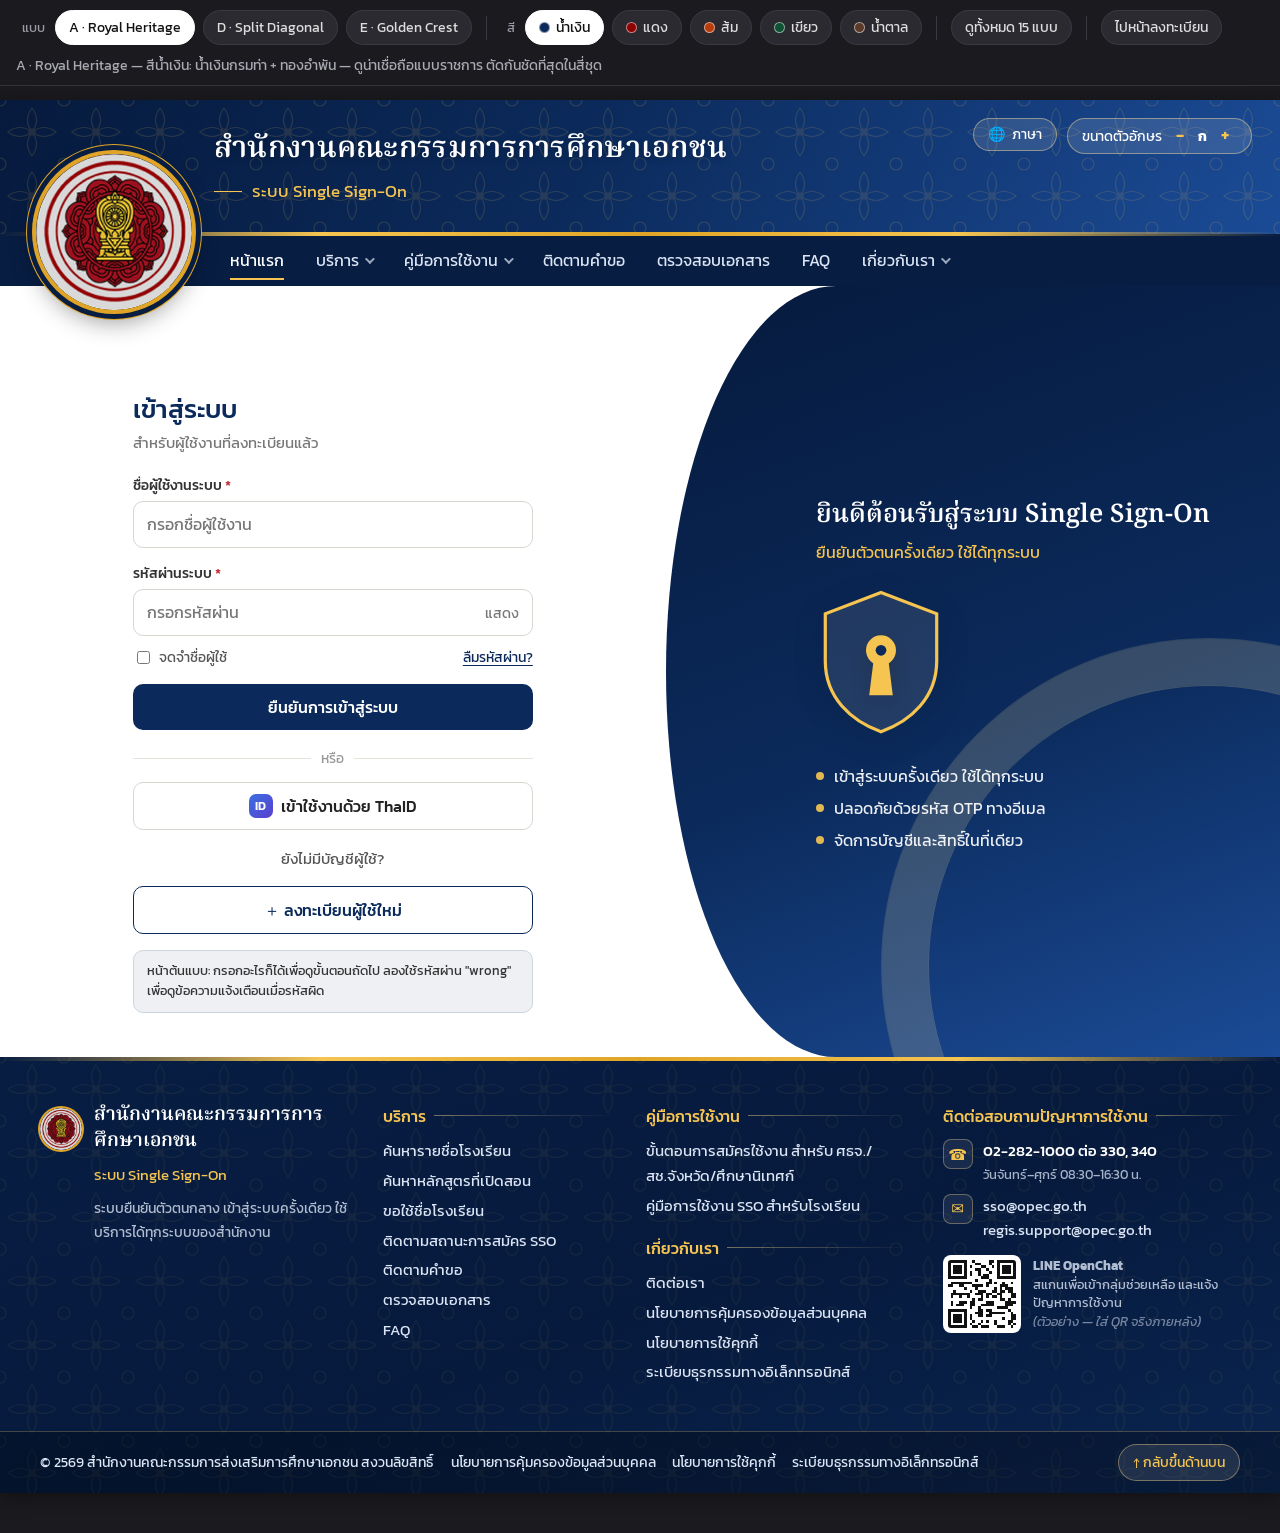
==== index.html @ 893fbadf "Add files via upload" ====
<!DOCTYPE html>
<html lang="th">
<head>
<meta charset="utf-8">
<meta name="viewport" content="width=device-width, initial-scale=1">
<title>ระบบ Single Sign-On — ต้นแบบหน้าจอ (Prototype)</title>
<link href="https://fonts.googleapis.com/css2?family=Kanit:wght@300;400;500;600&family=Noto+Serif+Thai:wght@500;600;700&display=swap" rel="stylesheet">
<link rel="stylesheet" href="style.css">
</head>
<body>

<div class="switch" id="switch">
  <span class="lbl">แบบ</span>
  <button data-layout="A">A · Royal Heritage</button>
  <button data-layout="D">D · Split Diagonal</button>
  <button data-layout="E">E · Golden Crest</button>
  <span class="sep"></span>
  <span class="lbl">สี</span>
  <button data-color="blue"><i class="sw" style="background:#0b2a5b"></i>น้ำเงิน</button>
  <button data-color="red"><i class="sw" style="background:#8f0000"></i>แดง</button>
  <button data-color="orange"><i class="sw" style="background:#b93d0a"></i>ส้ม</button>
  <button data-color="green"><i class="sw" style="background:#0f5132"></i>เขียว</button>
  <button data-color="brown"><i class="sw" style="background:#5b3a29"></i>น้ำตาล</button>
  <span class="sep"></span>
  <button id="allBtn">ดูทั้งหมด 15 แบบ</button>
  <span class="sep"></span>
  <button id="rgGo">ไปหน้าลงทะเบียน</button>
  <span id="rgTools" style="display:none;align-items:center;gap:8px;flex-wrap:wrap">
    <span class="lbl">ฟอร์มลงทะเบียน</span>
    <button data-rlay="1">1 · ใบสมัคร + Stepper</button>
    <button data-rlay="2">2 · Accordion</button>
    <button id="rgFill" class="act">เติมข้อมูลตัวอย่าง</button>
    <button id="rgReset" class="act">ล้างฟอร์ม</button>
  </span>
  <div class="desc" id="desc"></div>
</div>

<div class="stage" id="stage">

<template id="tpl-A">
<section class="variant vA">
  <div class="vlabel"></div>
  <div class="bar">
    <a class="logo js-home" href="#"><img data-logo alt=""></a>
    <div class="ttl"><h1 data-i18n="org"></h1><p data-i18n="sys"></p></div>
    <div class="tools">
      <div class="pop"><button class="chip js-lang">🌐 <span data-i18n="lang"></span></button><div class="pop-menu js-lang-menu"></div></div>
      <span class="chip fs"><span data-i18n="font"></span><button class="pm js-fs-down">−</button><b data-i18n="ko"></b><button class="pm js-fs-up">+</button></span>
    </div>
    <button class="burger js-burger" aria-label="menu">☰</button>
  </div>
  <nav><ul class="nv js-nav"></ul></nav>
  <main class="demo js-demo"></main>
  <footer class="ft js-foot"></footer>
</section>
</template>

<template id="tpl-D">
<section class="variant vD">
  <div class="vlabel"></div>
  <div class="bar">
    <div class="left">
      <a class="logo js-home" href="#"><img data-logo alt=""></a>
      <div class="ttl"><h1 data-i18n="org"></h1><p data-i18n="sys"></p></div>
      <button class="burger js-burger" aria-label="menu">☰</button>
    </div>
    <div class="right">
      <div class="util">
        <div class="pop"><button class="lk js-lang"><span data-i18n="lang"></span> ▾</button><div class="pop-menu js-lang-menu"></div></div>
        <span class="fs"><span data-i18n="font"></span><button class="pm js-fs-down">−</button><b data-i18n="ko"></b><button class="pm js-fs-up">+</button></span>
      </div>
      <ul class="nv js-nav"></ul>
    </div>
  </div>
  <div class="strip"></div>
  <main class="demo js-demo"></main>
  <footer class="ft js-foot"></footer>
</section>
</template>

<template id="tpl-E">
<section class="variant vE">
  <div class="vlabel"></div>
  <div class="bar">
    <div class="tools">
      <div class="pop"><button class="lk js-lang"><span data-i18n="lang"></span> ▾</button><div class="pop-menu js-lang-menu"></div></div>
      <span class="fs"><span data-i18n="font"></span><button class="pm js-fs-down">−</button><b data-i18n="ko"></b><button class="pm js-fs-up">+</button></span>
    </div>
    <div class="crest"><a class="logo js-home" href="#"><img data-logo alt=""></a></div>
    <div class="ttl"><h1 data-i18n="org"></h1><p data-i18n="sys"></p></div>
    <button class="burger js-burger" aria-label="menu">☰</button>
  </div>
  <nav><ul class="nv js-nav"></ul></nav>
  <main class="demo js-demo"></main>
  <footer class="ft js-foot"></footer>
</section>
</template>

</div>

<script src="app.js"></script>
<datalist id="schools-list"><option value="โรงเรียนอัสสัมชัญ"><option value="โรงเรียนเซนต์คาเบรียล"><option value="โรงเรียนกรุงเทพคริสเตียนวิทยาลัย"><option value="โรงเรียนวัฒนาวิทยาลัย"><option value="โรงเรียนมาแตร์เดอีวิทยาลัย"><option value="โรงเรียนเซนต์ยอแซฟคอนเวนต์"><option value="โรงเรียนดาราวิทยาลัย"><option value="โรงเรียนมงฟอร์ตวิทยาลัย"></datalist>
<div class="rg"><div class="modal" id="rgmodal" role="dialog" aria-modal="true"><div class="mbox"></div></div></div>
<div class="toast" id="toast"></div>
</body>
</html>
---- style.css ----
:root{--fs:16px}
*{box-sizing:border-box}
html{font-size:var(--fs)}
body{margin:0;font-family:"Kanit",system-ui,sans-serif;background:#1b1b1f;color:#222}
button{font:inherit;cursor:pointer}
a{color:inherit;text-decoration:none}

/* ---------- color themes ---------- */
.t-blue  {--d:#061a3d;--m:#0b2a5b;--l:#1b4b96;--nav:#071d42;--sub:#0a2550;--subh:#12336a;--ac:#f5c451;--ac2:#e0a526;--cream:#f4f7fc;--page:#e9eef6;--lt:#dbe5f5;--ink:#5a6a85;--acd:#a5761a;--line:#d5deec}
.t-red   {--d:#5e0000;--m:#8f0000;--l:#a3111a;--nav:#4a0000;--sub:#5a0000;--subh:#6e0a0a;--ac:#f5c451;--ac2:#d9a53b;--cream:#fbf6ec;--page:#efe9df;--lt:#f3dede;--ink:#7a5a3a;--acd:#9a7426;--line:#e9dcc4}
.t-orange{--d:#6b2504;--m:#b93d0a;--l:#e2580f;--nav:#4f1b03;--sub:#5e2205;--subh:#7a2e08;--ac:#ffe08a;--ac2:#f3c053;--cream:#fff7ee;--page:#f6ece2;--lt:#ffe4cf;--ink:#7d5235;--acd:#a2621c;--line:#f0dcc6}
.t-brown {--d:#2e1a10;--m:#5b3a29;--l:#8a5a3c;--nav:#26150c;--sub:#33200f;--subh:#4a2e1b;--ac:#f0c27a;--ac2:#c8873a;--cream:#f8f1e6;--page:#f1e7d8;--lt:#f3e4cf;--ink:#7a5a3a;--acd:#9a6a2a;--line:#e2cfb3}
/* split-diagonal (D) pairing: stripe/underline accent, right-panel tint, nav text */
.t-blue  {--dac:#f0b429;--dbg:#f3f6fb;--dtx:#1c2a44;--dhi:#0b2a5b}
.t-red   {--dac:#d9a53b;--dbg:#fbf6ec;--dtx:#3a1a14;--dhi:#8f0000}
.t-orange{--dac:#1f4566;--dbg:#fff6ec;--dtx:#3b2416;--dhi:#b93d0a}
.t-green {--dac:#c9a85a;--dbg:#f4f8f1;--dtx:#1c3326;--dhi:#0f5132}
.t-brown {--dac:#d08a3c;--dbg:#f8f1e6;--dtx:#3b2618;--dhi:#5b3a29}
.t-green {--d:#032417;--m:#0f5132;--l:#167a4c;--nav:#03201a;--sub:#06301f;--subh:#0c452c;--ac:#ead08a;--ac2:#c9a85a;--cream:#f4f8f2;--page:#e8efe6;--lt:#d8ecdf;--ink:#4f6a58;--acd:#8a7133;--line:#d6e3d3}

/* ---------- switcher (not part of design) ---------- */
.switch{position:sticky;top:0;z-index:100;background:#1b1b1f;color:#ddd;padding:10px 16px;display:flex;gap:8px;align-items:center;flex-wrap:wrap;border-bottom:1px solid #333}
.switch .lbl{font-size:.82rem;color:#9a9aa5;margin:0 2px 0 6px}
.switch button{background:#2a2a30;color:#ddd;border:1px solid #3a3a42;border-radius:999px;padding:6px 13px;font-size:.88rem;display:inline-flex;align-items:center;gap:6px}
.switch button.act{border-color:#7a6430;color:#f5d98a}
.switch button.on{background:#fff;color:#111;border-color:#fff}
.switch .sw{width:11px;height:11px;border-radius:50%;border:1px solid rgba(255,255,255,.5)}
.switch .sep{width:1px;height:24px;background:#3a3a42;margin:0 6px}
.switch .desc{flex-basis:100%;font-size:.86rem;color:#a9a9b3;margin-top:2px}
.stage{max-width:1320px;margin:14px auto 40px}
.variant{display:none;background:#e4e4e4;box-shadow:0 4px 20px rgba(0,0,0,.4);overflow:hidden;position:relative;margin-bottom:26px}
.variant.on{display:block}
.vlabel{display:none;background:#26262c;color:#ddd;font-size:.88rem;padding:7px 14px;align-items:center;gap:8px}
.all .vlabel{display:flex}
.vlabel i{width:12px;height:12px;border-radius:50%}
.all .demo{display:none!important}

/* ---------- shared nav ---------- */
.nv{list-style:none;margin:0;padding:0;display:flex}
.nv-item{position:relative}
.nv-link{display:flex;align-items:center;gap:6px;background:none;border:none;color:inherit;white-space:nowrap}
.chev{width:7px;height:7px;border-right:2px solid currentColor;border-bottom:2px solid currentColor;transform:rotate(45deg) translateY(-2px);opacity:.7;transition:transform .2s}
.nv-item.open .chev{transform:rotate(225deg) translate(-1px,-1px)}
.nv-sub{list-style:none;margin:0;position:absolute;left:0;top:100%;width:max-content;min-width:250px;max-width:380px;opacity:0;visibility:hidden;transform:translateY(6px);transition:.18s;z-index:30}
.nv-item.open>.nv-sub{opacity:1;visibility:visible;transform:none}
.nv-sub a{display:block;line-height:1.4}
.variant .nv>.nv-item:last-child>.nv-sub{left:auto;right:0}
.burger{display:none;background:none;border:none;font-size:1.4rem;width:42px;height:42px;border-radius:10px;color:inherit}
.pop{position:relative}
.pop-menu{position:absolute;right:0;top:calc(100% + 8px);background:#fff;color:#222;border-radius:10px;box-shadow:0 10px 26px rgba(0,0,0,.2);padding:6px;min-width:140px;display:none;z-index:40}
.pop-menu.open{display:block}
.pop-menu button{display:block;width:100%;text-align:left;background:none;border:none;padding:8px 12px;border-radius:7px;font-size:.92rem;color:#222}
.pop-menu button:hover,.pop-menu button.on{background:var(--cream);color:var(--m)}
.fs{display:inline-flex;align-items:center;gap:4px;white-space:nowrap}
.fs .pm{background:none;border:none;color:inherit;font-weight:600;font-size:1.1rem;width:24px;height:24px;line-height:1;border-radius:6px}
.fs .pm:disabled{opacity:.35;cursor:default}
.lk{background:none;border:none;color:inherit;padding:0}
.logo{display:block;border-radius:50%;flex:none}
.logo img{width:100%;height:100%;display:block;border-radius:50%}
.demo{padding:40px 40px 50px;background:var(--page)}
.demo .crumb{font-size:.9rem;color:var(--ink);margin-bottom:4px}
.demo h2{margin:0 0 12px;font-weight:500;font-size:1.55rem;color:var(--m)}
.demo .card{background:#fff;border-radius:10px;padding:20px 22px;max-width:820px;color:#555;box-shadow:0 1px 3px rgba(0,0,0,.08);line-height:1.7}

/* ======================= A  ROYAL HERITAGE ======================= */
.vA .bar{position:relative;z-index:3;background:linear-gradient(115deg,var(--d) 0%,var(--m) 45%,var(--l) 100%);color:#fff;padding:22px 32px 30px 214px;min-height:118px}
.vA .bar::before{content:"";position:absolute;inset:0;background-image:url("data:image/svg+xml,%3Csvg%20xmlns%3D%22http%3A//www.w3.org/2000/svg%22%20width%3D%2264%22%20height%3D%2264%22%20viewBox%3D%220%200%2064%2064%22%3E%3Cg%20fill%3D%22none%22%20stroke%3D%22%23f5c451%22%20stroke-width%3D%221.2%22%3E%3Cpath%20d%3D%22M32%208c6%208%206%2016%200%2024c-6-8-6-16%200-24z%22/%3E%3Cpath%20d%3D%22M32%2032c8-6%2016-6%2024%200c-8%206-16%206-24%200z%22/%3E%3Cpath%20d%3D%22M32%2032c-8-6-16-6-24%200c8%206%2016%206%2024%200z%22/%3E%3Cpath%20d%3D%22M32%2032c6%208%206%2016%200%2024c-6-8-6-16%200-24z%22/%3E%3Ccircle%20cx%3D%2232%22%20cy%3D%2232%22%20r%3D%223%22/%3E%3Ccircle%20cx%3D%220%22%20cy%3D%220%22%20r%3D%226%22/%3E%3Ccircle%20cx%3D%2264%22%20cy%3D%220%22%20r%3D%226%22/%3E%3Ccircle%20cx%3D%220%22%20cy%3D%2264%22%20r%3D%226%22/%3E%3Ccircle%20cx%3D%2264%22%20cy%3D%2264%22%20r%3D%226%22/%3E%3C/g%3E%3C/svg%3E");background-size:64px 64px;opacity:.14;pointer-events:none}
.vA .bar::after{content:"";position:absolute;left:0;right:0;bottom:-2px;height:4px;z-index:1;background:linear-gradient(90deg,transparent,var(--ac),var(--ac2),var(--ac),transparent)}
.vA .bar .logo{--sz:156px;position:absolute;left:36px;bottom:calc(var(--sz) / -2 + 2px);width:var(--sz);height:var(--sz);z-index:6;box-shadow:0 0 0 4px var(--ac2),0 0 0 9px var(--nav),0 0 0 10px var(--ac2),0 10px 26px rgba(0,0,0,.45)}
.vA .ttl{position:relative}
.vA .ttl h1{margin:4px 0 0;font-family:"Noto Serif Thai",serif;font-weight:600;font-size:1.85rem;letter-spacing:.3px;text-shadow:0 2px 6px rgba(0,0,0,.25)}
.vA .ttl p{margin:6px 0 0;color:var(--ac);font-size:1.05rem;display:flex;align-items:center;gap:10px}
.vA .ttl p::before{content:"";width:28px;height:1px;background:var(--ac)}
.vA .tools{position:absolute;right:28px;top:18px;display:flex;gap:10px;z-index:2}
.vA .chip{background:rgba(255,255,255,.12);border:1px solid rgba(255,225,150,.45);color:#fff;border-radius:999px;padding:5px 14px;font-size:.88rem;display:inline-flex;align-items:center;gap:6px}
.vA .chip .pm{color:var(--ac)}
.vA .burger{position:relative;z-index:2}
.vA nav{background:var(--nav);position:relative;z-index:2}
.vA .nv{padding-left:214px}
.vA .nv-link{color:var(--lt);padding:14px 16px;font-size:1rem;position:relative}
.vA .nv-link::after{content:"";position:absolute;left:16px;right:16px;bottom:6px;height:2px;background:var(--ac);transform:scaleX(0);transition:transform .2s}
.vA .nv-item:hover>.nv-link,.vA .nv-item.active>.nv-link,.vA .nv-item.open>.nv-link{color:#fff}
.vA .nv-item:hover>.nv-link::after,.vA .nv-item.active>.nv-link::after,.vA .nv-item.open>.nv-link::after{transform:scaleX(1)}
.vA .nv-sub{background:var(--sub);border-top:2px solid var(--ac2);padding:6px 0;box-shadow:0 14px 30px rgba(0,0,0,.35)}
.vA .nv-sub a{color:var(--lt);padding:10px 20px;font-size:.95rem;border-left:3px solid transparent}
.vA .nv-sub a:hover,.vA .nv-sub a.active{background:var(--subh);color:#fff;border-left-color:var(--ac)}

/* ======================= D  SPLIT DIAGONAL ======================= */
.vD .bar{display:grid;grid-template-columns:auto 1fr;min-height:122px;background:var(--dbg)}
.vD .left{position:relative;background:linear-gradient(135deg,var(--d),var(--l));color:#fff;display:flex;align-items:center;gap:16px;padding:0 92px 0 26px;clip-path:polygon(0 0,100% 0,calc(100% - 56px) 100%,0 100%)}
.vD .left::after{content:"";position:absolute;top:0;bottom:0;right:28px;width:6px;background:var(--dac);transform:skewX(-24.6deg);transform-origin:top}
.vD .logo{width:80px;height:80px;box-shadow:0 0 0 3px rgba(255,255,255,.25)}
.vD .ttl h1{margin:0;font-size:1.28rem;font-weight:500;line-height:1.3;white-space:nowrap}
.vD .ttl p{margin:4px 0 0;color:var(--ac);font-size:.98rem}
.vD .right{display:flex;flex-direction:column;justify-content:space-between;padding:10px 20px 0 0;min-width:0}
.vD .util{position:relative;z-index:50;display:flex;justify-content:flex-end;gap:20px;color:color-mix(in srgb,var(--dtx) 85%,var(--dbg));font-size:.86rem;align-items:center}
.vD .util .date{margin-right:auto;padding-left:12px;color:var(--acd)}
.vD .nv{justify-content:flex-end}
.vD .nv-link{padding:14px 10px 16px;font-size:.97rem;color:var(--dtx);border-bottom:3px solid transparent}
.vD .nv-item:hover>.nv-link,.vD .nv-item.open>.nv-link{color:var(--dhi)}
.vD .nv-item.active>.nv-link{color:var(--dhi);font-weight:500;border-bottom-color:var(--dac)}
.vD .nv-sub{background:#fff;border-radius:0 0 10px 10px;border-top:3px solid var(--dac);padding:6px;box-shadow:0 14px 30px rgba(0,0,0,.15)}
.vD .nv-sub a{padding:10px 14px;border-radius:7px;color:#333}
.vD .nv-sub a:hover,.vD .nv-sub a.active{background:var(--dbg);color:var(--dhi)}
.vD .strip{height:4px;background:linear-gradient(90deg,var(--m) 43.3%,var(--dac) 43.3%)}

/* ======================= E  GOLDEN CREST ======================= */
.vE .bar{position:relative;text-align:center;background:radial-gradient(800px 260px at 50% 0,var(--l),var(--d) 70%);color:#fff;padding:26px 20px 18px;overflow:hidden}
.vE .bar::before{content:"";position:absolute;inset:0;background:url("data:image/svg+xml,%3Csvg%20xmlns%3D%22http%3A//www.w3.org/2000/svg%22%20width%3D%2264%22%20height%3D%2264%22%20viewBox%3D%220%200%2064%2064%22%3E%3Cg%20fill%3D%22none%22%20stroke%3D%22%23f5c451%22%20stroke-width%3D%221.2%22%3E%3Cpath%20d%3D%22M32%208c6%208%206%2016%200%2024c-6-8-6-16%200-24z%22/%3E%3Cpath%20d%3D%22M32%2032c8-6%2016-6%2024%200c-8%206-16%206-24%200z%22/%3E%3Cpath%20d%3D%22M32%2032c-8-6-16-6-24%200c8%206%2016%206%2024%200z%22/%3E%3Cpath%20d%3D%22M32%2032c6%208%206%2016%200%2024c-6-8-6-16%200-24z%22/%3E%3Ccircle%20cx%3D%2232%22%20cy%3D%2232%22%20r%3D%223%22/%3E%3Ccircle%20cx%3D%220%22%20cy%3D%220%22%20r%3D%226%22/%3E%3Ccircle%20cx%3D%2264%22%20cy%3D%220%22%20r%3D%226%22/%3E%3Ccircle%20cx%3D%220%22%20cy%3D%2264%22%20r%3D%226%22/%3E%3Ccircle%20cx%3D%2264%22%20cy%3D%2264%22%20r%3D%226%22/%3E%3C/g%3E%3C/svg%3E") center/80px 80px;opacity:.08;pointer-events:none}
.vE .tools{position:absolute;right:24px;top:14px;display:flex;gap:16px;color:var(--ac);font-size:.86rem;z-index:3}
.vE .crest{position:relative;display:inline-flex;align-items:center;gap:20px}
.vE .crest::before,.vE .crest::after{content:"";width:90px;height:2px;background:linear-gradient(90deg,transparent,var(--ac))}
.vE .crest::after{transform:scaleX(-1)}
.vE .logo{width:96px;height:96px;box-shadow:0 0 0 3px var(--ac),0 0 0 8px rgba(255,220,130,.18),0 10px 24px rgba(0,0,0,.4)}
.vE .ttl{position:relative;margin-top:12px}
.vE .ttl h1{margin:0;font-family:"Noto Serif Thai",serif;font-weight:700;font-size:2rem;background:linear-gradient(180deg,#fff6dc,var(--ac) 60%,var(--ac2));-webkit-background-clip:text;background-clip:text;color:transparent}
.vE .ttl p{margin:4px 0 0;color:var(--lt);font-size:1rem;letter-spacing:3px}
.vE .burger{position:relative;z-index:2}
.vE nav{background:var(--nav);border-top:1px solid var(--ac2);border-bottom:1px solid var(--ac2)}
.vE .nv{justify-content:center}
.vE .nv-link{padding:13px 18px;color:var(--ac);font-size:1rem;letter-spacing:.3px}
.vE .nv-item:hover>.nv-link,.vE .nv-item.open>.nv-link{color:#fff;background:rgba(255,220,130,.1)}
.vE .nv-item.active>.nv-link{color:var(--nav);background:linear-gradient(180deg,var(--ac),var(--ac2))}
.vE .nv-sub{background:var(--sub);border:1px solid var(--acd);padding:6px 0;box-shadow:0 14px 30px rgba(0,0,0,.4)}
.vE .nv-sub a{padding:10px 20px;color:var(--ac)}
.vE .nv-sub a:hover,.vE .nv-sub a.active{background:var(--subh);color:#fff}
.vE .demo{display:flex;flex-direction:column;align-items:center;text-align:center}



/* ======================= LOGIN / REGISTER ======================= */
.btn{border:none;border-radius:10px;padding:11px 18px;font-size:1rem;font-weight:500;display:inline-flex;align-items:center;justify-content:center;gap:8px;transition:.15s}
.btn-p{background:var(--m);color:#fff}.btn-p:hover{background:var(--d)}
.btn-o{background:#fff;color:var(--m);border:1.5px solid var(--m)}.btn-o:hover{background:var(--cream)}
.btn-g{background:none;color:var(--m);padding:8px 10px}
.btn-t{background:#fff;color:#222;border:1.5px solid #d9d6d0}.btn-t:hover{background:#f7f5f1;border-color:#bdb8ae}
.btn-t .tid{width:24px;height:24px;border-radius:7px;background:linear-gradient(135deg,#3b6fe0,#5a3fd0);color:#fff;font-size:.72rem;display:inline-flex;align-items:center;justify-content:center;font-weight:600}
.tw{position:relative;width:88px;height:88px;margin:4px auto 14px;border-radius:50%;border:4px solid color-mix(in srgb,var(--m) 15%,#fff);border-top-color:var(--m);animation:spin 1.1s linear infinite}
.tw span{position:absolute;inset:0;display:flex;align-items:center;justify-content:center;font-size:2rem;animation:spinr 1.1s linear infinite}
@keyframes spin{to{transform:rotate(360deg)}}@keyframes spinr{to{transform:rotate(-360deg)}}
@media (prefers-reduced-motion:reduce){.tw,.tw span{animation:none}}
.btn[disabled]{opacity:.5;cursor:default}
.fld{margin-bottom:14px;text-align:left}
.fld label{display:block;font-size:.9rem;margin-bottom:5px;color:#333;font-weight:500}
.fld label .req{color:#c0262d}
.fld .in{position:relative}
.fld input,.fld select{width:100%;font:inherit;font-size:.98rem;padding:11px 13px;border:1.5px solid #d9d6d0;border-radius:10px;background:#fff;color:#222;outline:none;transition:.15s}
.fld input:focus,.fld select:focus{border-color:var(--m);box-shadow:0 0 0 3px color-mix(in srgb,var(--ac2) 35%,transparent)}
.fld.bad input,.fld.bad select{border-color:#c0262d}
.fld .err{color:#c0262d;font-size:.83rem;margin-top:4px}
.fld .hint{color:#777;font-size:.82rem;margin-top:4px}
.fld .eye{position:absolute;right:8px;top:50%;transform:translateY(-50%);background:none;border:none;color:#777;font-size:.85rem;padding:4px 6px}
.fld input[type=file]{padding:8px}
.row2{display:grid;grid-template-columns:1fr 1fr;gap:0 14px}
.row3{display:grid;grid-template-columns:.7fr 1fr 1fr;gap:0 14px}

.home{display:grid;grid-template-columns:1.1fr .9fr;gap:34px;align-items:start;max-width:1120px;margin:0 auto;text-align:left}
.welcome{padding-top:26px}
.welcome .kicker{display:inline-block;background:color-mix(in srgb,var(--m) 10%,#fff);color:var(--m);font-size:.82rem;padding:3px 12px;border-radius:999px;margin-bottom:10px}
.welcome h2{font-size:2rem!important;line-height:1.3;margin:0 0 10px!important;color:var(--m)}
.welcome p.lead{color:#555;line-height:1.75;margin:0 0 20px}
.apps{display:grid;grid-template-columns:1fr 1fr;gap:10px}
.app{background:#fff;border-radius:12px;padding:12px 14px;display:flex;gap:10px;align-items:center;box-shadow:0 1px 3px rgba(0,0,0,.06);border:1px solid rgba(0,0,0,.04)}
.app i{flex:none;width:36px;height:36px;border-radius:10px;display:inline-flex;align-items:center;justify-content:center;font-style:normal;background:color-mix(in srgb,var(--m) 12%,#fff);color:var(--m);font-size:1rem}
.app b{display:block;font-weight:500;font-size:.93rem;color:#222}
.app small{color:#888;font-size:.78rem}
.lcard{background:#fff;border-radius:18px;box-shadow:0 18px 40px rgba(0,0,0,.12);overflow:hidden;border:1px solid rgba(0,0,0,.05)}
.lcard .lh{background:linear-gradient(120deg,var(--d),var(--m) 60%,var(--l));color:#fff;padding:20px 26px 18px;position:relative}
.lcard .lh::after{content:"";position:absolute;left:0;right:0;bottom:0;height:3px;background:var(--ac2)}
.lcard .lh h3{margin:0;font-size:1.3rem;font-weight:500}
.lcard .lh p{margin:3px 0 0;font-size:.88rem;color:var(--ac)}
.lcard .lb{padding:22px 26px 24px}
.lcard .between,.cw-box .between{display:flex;justify-content:space-between;align-items:center;margin:-4px 0 16px;font-size:.9rem}
.lcard .between label,.cw-box .between label{display:flex;gap:6px;align-items:center;color:#555;cursor:pointer}
.lcard .lnk2,.cw-box .lnk2{color:var(--m);background:none;border:none;padding:0;font-size:.9rem;text-decoration:underline;text-underline-offset:3px}
.lcard .or,.cw-box .or{display:flex;align-items:center;gap:10px;color:#999;font-size:.85rem;margin:18px 0 14px}
.lcard .or::before,.lcard .or::after,.cw-box .or::before,.cw-box .or::after{content:"";flex:1;height:1px;background:#e6e2dc}
.lcard .newu,.cw-box .newu{text-align:center;color:#555;font-size:.93rem}
.lcard .w100,.cw-box .w100{width:100%}
.alert{border-radius:10px;padding:10px 13px;font-size:.9rem;margin-bottom:14px;line-height:1.55}
.alert.err{background:#fdecec;color:#9b1c22;border:1px solid #f4c7c9}
.alert.ok{background:#e9f6ee;color:#1d6b3e;border:1px solid #bfe3cc}
.alert.info{background:color-mix(in srgb,var(--m) 7%,#fff);color:#333;border:1px solid color-mix(in srgb,var(--m) 20%,#fff)}
.otp{display:flex;gap:8px;justify-content:center;margin:6px 0 14px}
.otp input{width:46px;height:54px;text-align:center;font-size:1.4rem;border:1.5px solid #d9d6d0;border-radius:10px;font-family:inherit;outline:none}
.otp input:focus{border-color:var(--m);box-shadow:0 0 0 3px color-mix(in srgb,var(--ac2) 35%,transparent)}
.center{text-align:center}
.bigicon{width:64px;height:64px;border-radius:50%;margin:4px auto 12px;display:flex;align-items:center;justify-content:center;font-size:1.8rem;background:#e9f6ee;color:#1d6b3e}

.toast{position:fixed;left:50%;bottom:24px;transform:translateX(-50%);background:#222;color:#fff;padding:10px 18px;border-radius:10px;font-size:.92rem;z-index:400;box-shadow:0 8px 20px rgba(0,0,0,.3);opacity:0;transition:.25s;pointer-events:none}
.toast.on{opacity:1}
.vE .demo .home{text-align:left}


/* ======================= LOGIN: CURVE WAVE ======================= */
.demo.lg{padding:0;background:#fff}
.vE .demo.lg{display:block;text-align:left}
.cw{display:grid;grid-template-columns:1fr minmax(400px,48%);min-height:600px;text-align:left}
.cw-l{display:flex;align-items:center;justify-content:center;padding:44px 40px}
.vA .demo.lg .cw-l{padding-top:104px}
.cw-box{width:100%;max-width:400px}
.cw-box h3{margin:0;font-size:1.6rem;font-weight:500;color:var(--m)}
.cw-box .sub{margin:4px 0 20px;color:#777;font-size:.93rem}
.cw-box .newu{margin:18px 0 8px}
.cw-r{position:relative;background:linear-gradient(160deg,var(--d),var(--m) 55%,var(--l));color:#fff;border-radius:170px 0 0 170px / 50% 0 0 50%;padding:56px 56px 40px 150px;display:flex;flex-direction:column;justify-content:center;overflow:hidden}
.cw-r::before{content:"";position:absolute;width:560px;height:560px;border-radius:50%;border:1.5px solid rgba(255,225,150,.22);right:-210px;bottom:-190px;box-shadow:0 0 0 46px rgba(255,255,255,.03),0 0 0 47px rgba(255,225,150,.15)}
.cw-r>*{position:relative}
.demo .cw-r h2{margin:0;font-family:"Noto Serif Thai",serif;font-weight:600;font-size:1.6rem;line-height:1.4;color:#fff}
.cw-r .cw-k{margin:6px 0 0;color:var(--ac)}
.cw-r .shield{width:130px;height:150px;margin:22px 0 20px;filter:drop-shadow(0 8px 14px rgba(0,0,0,.3))}
.cw-pts{list-style:none;margin:0;padding:0}
.cw-pts li{display:flex;gap:10px;align-items:center;margin:8px 0;opacity:.92}
.cw-pts li::before{content:"";width:8px;height:8px;border-radius:50%;background:var(--ac);flex:none}
@media (max-width:860px){
  .cw{grid-template-columns:1fr;min-height:0}
  .cw-r{order:-1;border-radius:0 0 40px 40px;padding:24px 22px 30px}
  .cw-r .shield,.cw-pts{display:none}
  .demo .cw-r h2{font-size:1.2rem}
  .cw-l{padding:26px 18px 34px}
  .vA .demo.lg .cw-l{padding-top:26px}
}

/* ======================= REGISTER (scoped) ======================= */
.rg .fld{margin-bottom:15px;text-align:left}
.rg .fld label{display:block;font-size:.9rem;margin-bottom:5px;color:#333;font-weight:500}
.rg .fld .req{color:#c0262d}
.rg .fld input,.rg .fld select{width:100%;font:inherit;font-size:1rem;padding:11px 13px;border:1.5px solid #d9d6d0;border-radius:10px;background:#fff;color:#222;outline:none;transition:.15s}
.rg .fld input:focus,.rg .fld select:focus{border-color:var(--m);box-shadow:0 0 0 3px color-mix(in srgb,var(--ac2) 35%,transparent)}
.rg .fld.bad input,.rg .fld.bad select{border-color:#c0262d}
.rg .fld .err,.rg .cerr{color:#c0262d;font-size:.83rem;margin-top:4px}
.rg .fld .hint{color:#777;font-size:.82rem;margin-top:4px}
.rg .fld input[type=file]{padding:8px}
.rg .g2{display:grid;grid-template-columns:1fr 1fr;gap:0 16px}
.rg .g3{display:grid;grid-template-columns:.8fr 1fr 1fr;gap:0 16px}
.rg .btn{border:none;border-radius:10px;padding:12px 22px;font-size:1rem;font-weight:500;display:inline-flex;align-items:center;justify-content:center;gap:8px;transition:.15s}
.rg .btn-p{background:var(--m);color:#fff}
.rg .btn-p:hover{background:var(--d)}
.rg .btn-p[disabled]{opacity:.45;cursor:default}
.rg .btn-o{background:#fff;color:var(--m);border:1.5px solid var(--m)}
.rg .btn-o:hover{background:var(--cream)}
.rg .btn-g{background:none;color:var(--m);padding:10px 12px}
.rg .acts{display:flex;justify-content:space-between;gap:10px;margin-top:22px}
.rg .chk{display:flex;gap:10px;align-items:flex-start;font-size:.9rem;color:#444;line-height:1.6;margin-top:6px}
.rg .chk input{margin-top:5px}
.rg .lnk2{color:var(--m);background:none;border:none;padding:0;font-size:inherit;text-decoration:underline;text-underline-offset:3px;cursor:pointer}
.rg .pwrule{display:flex;gap:12px;flex-wrap:wrap;font-size:.8rem;margin-top:5px}
.rg .pwrule span{color:#999}
.rg .pwrule span.ok{color:#1d6b3e}
.rg .alert{border-radius:10px;padding:10px 13px;font-size:.9rem;margin-bottom:14px;line-height:1.55}
.rg .alert.err{background:#fdecec;color:#9b1c22;border:1px solid #f4c7c9}
.rg .alert.info{background:color-mix(in srgb,var(--m) 7%,#fff);color:#333;border:1px solid color-mix(in srgb,var(--m) 20%,#fff)}
.rg .mopts{display:grid;grid-template-columns:1fr 1fr;gap:10px}
.rg .mo{display:flex;align-items:flex-start;gap:10px;text-align:left;background:#fff;border:1.5px solid #d9d6d0;border-radius:12px;padding:12px 14px 12px 40px;color:#333;position:relative;transition:.15s}
.rg .mo::before{content:"";position:absolute;left:14px;top:15px;width:16px;height:16px;border-radius:50%;border:2px solid #bbb;background:#fff}
.rg .mo.on{border-color:var(--m);background:color-mix(in srgb,var(--m) 6%,#fff);box-shadow:0 0 0 3px color-mix(in srgb,var(--ac2) 28%,transparent)}
.rg .mo.on::before{border-color:var(--m);background:radial-gradient(circle,var(--m) 0 45%,#fff 50%)}
.rg .mo b{display:block;font-weight:500;font-size:.93rem;color:var(--m)}
.rg .mo small{display:block;color:#777;font-size:.78rem;line-height:1.45;margin-top:2px}
.rg .sub{margin:4px 0 18px;color:#777;font-size:.92rem}
.rg .rev{display:grid;grid-template-columns:190px 1fr;gap:9px 16px;font-size:.94rem;margin:0}
.rg .rev dt{color:#777}
.rg .rev dd{margin:0;color:#222;word-break:break-word}
.rg .done{max-width:700px;margin:10px auto;background:#fff;border-radius:20px;padding:36px 34px;text-align:center;box-shadow:0 14px 40px rgba(0,0,0,.1)}
.rg .bigicon{width:68px;height:68px;border-radius:50%;margin:0 auto 12px;display:flex;align-items:center;justify-content:center;font-size:1.9rem;background:#e9f6ee;color:#1d6b3e}
.rg .done h2{margin:0 0 6px;color:var(--m);font-weight:500;font-size:1.5rem}
.rg .done p{margin:0 auto 12px;color:#666;max-width:520px;line-height:1.7}
.rg .refno{font-size:1.6rem;letter-spacing:1px;color:var(--m);background:var(--cream);border:1px dashed var(--ac2);border-radius:12px;padding:8px 20px;display:inline-block;margin:4px 0 18px}
.rg .done .sum{text-align:left;background:#faf8f5;border-radius:14px;padding:18px 20px;margin:6px 0 22px}
.rg .done .dbtn{display:flex;gap:10px;justify-content:center;flex-wrap:wrap}
.rg .rc{display:flex;gap:14px;align-items:flex-start;text-align:left;background:#fff;border:2px solid transparent;border-radius:16px;padding:16px 18px;color:#333;box-shadow:0 2px 8px rgba(0,0,0,.06);transition:.15s;width:100%}
.rg .rc:hover{transform:translateY(-1px);box-shadow:0 8px 20px rgba(0,0,0,.09)}
.rg .rc.on{border-color:var(--m);box-shadow:0 0 0 4px color-mix(in srgb,var(--ac2) 30%,transparent),0 8px 20px rgba(0,0,0,.07)}
.rg .rc .ri{flex:none;width:50px;height:50px;border-radius:14px;display:flex;align-items:center;justify-content:center;font-size:1.5rem;background:color-mix(in srgb,var(--m) 10%,#fff)}
.rg .rc h4{margin:0;font-size:1.05rem;font-weight:500;color:var(--m)}
.rg .rc p{margin:2px 0 0;font-size:.86rem;color:#666;line-height:1.55}
.rg .rc ul{margin:6px 0 0;padding-left:18px;font-size:.82rem;color:#777}
.rg .rc .tk{margin-left:auto;flex:none;width:24px;height:24px;border-radius:50%;border:2px solid #ccc;color:#fff;font-size:.78rem;display:inline-flex;align-items:center;justify-content:center}
.rg .rc.on .tk{background:var(--m);border-color:var(--m)}
.rg .card{background:#fff;border-radius:18px;padding:28px 32px;box-shadow:0 2px 12px rgba(0,0,0,.06)}
.rg .card h3{margin:0;font-size:1.3rem;font-weight:500;color:var(--m)}
.rg .pbar{height:6px;background:#ebe7e0;border-radius:6px;overflow:hidden}
.rg .pbar i{display:block;height:100%;background:linear-gradient(90deg,var(--m),var(--ac2));transition:width .3s}
.rg .r1{display:grid;grid-template-columns:300px minmax(0,1fr);gap:20px 24px;align-items:start}
.rg .r1t{grid-column:1/-1;margin:0;color:var(--m);font-weight:500;font-size:1.6rem}
.rg .r1 .pv{position:sticky;top:20px}
.rg .fc{display:grid;grid-template-columns:172px minmax(0,1fr);background:#fff;border-radius:18px;box-shadow:0 2px 12px rgba(0,0,0,.06);overflow:hidden;min-height:500px}
.rg .stp{list-style:none;margin:0;padding:30px 18px;background:color-mix(in srgb,var(--m) 4%,#fff);border-right:1px solid #eee}
.rg .steps li{position:relative;padding-left:40px;min-height:50px}
.rg .steps li:not(:last-child)::after{content:"";position:absolute;left:13px;top:32px;bottom:2px;width:2px;background:#e3dfd8}
.rg .steps li.passed:not(:last-child)::after{background:var(--m)}
.rg .steps .n{position:absolute;left:0;top:0;width:28px;height:28px;border-radius:50%;background:#e8e4dd;color:#777;display:inline-flex;align-items:center;justify-content:center;font-weight:500;font-size:.85rem}
.rg .steps li.on .n{background:var(--m);color:#fff;box-shadow:0 0 0 4px color-mix(in srgb,var(--ac2) 40%,transparent)}
.rg .steps li.passed .n{background:color-mix(in srgb,var(--m) 14%,#fff);color:var(--m)}
.rg .steps button{background:none;border:none;text-align:left;padding:4px 0;color:#999;font-size:.93rem;width:100%}
.rg .steps li.on button{color:var(--m);font-weight:500}
.rg .steps li.passed button{color:#444}
.rg .steps button[disabled]{cursor:default}
.rg .fb{padding:30px 34px}
.rg .fb h3{margin:0;font-size:1.4rem;font-weight:500;color:var(--m)}
.rg .r1 .rcs{display:flex;flex-direction:column;gap:12px}
@media (max-width:1200px){.rg .r1{grid-template-columns:260px minmax(0,1fr)}
.rg .fc{grid-template-columns:150px minmax(0,1fr)}
.rg .fb{padding:26px 24px}}
.rg .r2g{display:grid;grid-template-columns:300px minmax(0,1fr);gap:24px;align-items:start;margin-top:14px}
.rg .r2g .pv{position:sticky;top:20px}
@media (max-width:1200px){.rg .r2g{grid-template-columns:260px minmax(0,1fr)}}
.rg .r2>h2{margin:0;color:var(--m);font-weight:500;font-size:1.7rem}
.rg .seg{display:grid;grid-template-columns:repeat(3,1fr);gap:12px;margin-bottom:6px}
.rg .seg button{display:flex;gap:12px;align-items:center;text-align:left;background:#fff;border:2px solid transparent;border-radius:14px;padding:12px 14px;color:#333;box-shadow:0 2px 8px rgba(0,0,0,.06);transition:.15s}
.rg .seg button.on{border-color:var(--m);background:color-mix(in srgb,var(--m) 5%,#fff);box-shadow:0 0 0 4px color-mix(in srgb,var(--ac2) 28%,transparent)}
.rg .seg .ri{flex:none;width:42px;height:42px;border-radius:12px;background:color-mix(in srgb,var(--m) 10%,#fff);display:flex;align-items:center;justify-content:center;font-size:1.3rem}
.rg .seg b{display:block;font-weight:500;color:var(--m);font-size:.95rem;line-height:1.3}
.rg .seg small{color:#777;font-size:.78rem;line-height:1.4;display:block}
.rg .acc{background:#fff;border-radius:16px;margin-top:14px;box-shadow:0 2px 10px rgba(0,0,0,.05);overflow:hidden}
.rg .acc>.h{width:100%;display:flex;align-items:center;gap:14px;padding:16px 22px;background:none;border:none;text-align:left}
.rg .acc .no{flex:none;width:32px;height:32px;border-radius:50%;background:#ebe7e0;color:#777;display:inline-flex;align-items:center;justify-content:center;font-weight:500}
.rg .acc.ok .no{background:var(--m);color:#fff}
.rg .acc .t b{display:block;font-weight:500;color:#222;font-size:1.02rem}
.rg .acc .t small{color:#888;font-size:.8rem}
.rg .acc .ch{margin-left:auto;width:9px;height:9px;border-right:2px solid #999;border-bottom:2px solid #999;transform:rotate(45deg);transition:.2s}
.rg .acc.open .ch{transform:rotate(225deg)}
.rg .acc .body{display:none;padding:6px 24px 22px;border-top:1px solid #f0ede8}
.rg .acc.open .body{display:block}
.rg .acc.hasErr{box-shadow:0 0 0 2px #f0b4b6}
.rg .bar2{position:sticky;bottom:0;margin-top:18px;background:rgba(255,255,255,.96);-webkit-backdrop-filter:blur(8px);backdrop-filter:blur(8px);border-radius:16px;box-shadow:0 -4px 24px rgba(0,0,0,.12);padding:14px 20px;display:flex;align-items:center;gap:20px;z-index:20}
.rg .bar2 .pg{flex:1}
.rg .bar2 .pg small{display:block;color:#666;font-size:.84rem;margin-bottom:5px}
.rg .empty2{margin-top:14px;background:rgba(255,255,255,.6);border:2px dashed color-mix(in srgb,var(--m) 25%,transparent);border-radius:16px;padding:34px;text-align:center;color:#777}
.rg .pv{position:sticky;top:20px;background:#fff;border-radius:22px;box-shadow:0 20px 44px rgba(0,0,0,.16);overflow:hidden}
.rg .pv .pvh{position:relative;background:linear-gradient(135deg,var(--d),var(--m) 60%,var(--l));color:#fff;padding:16px 20px 62px}
.rg .pv .pvh small{opacity:.8;font-size:.76rem;letter-spacing:1px}
.rg .pv .pvh b{display:block;font-weight:500;margin-top:2px}
.rg .pv .stamp{position:absolute;right:16px;top:14px;border:2px solid var(--ac);color:var(--ac);border-radius:8px;padding:2px 10px;font-size:.78rem;transform:rotate(4deg);letter-spacing:.5px}
.rg .pv .stamp.sent{background:var(--ac);color:var(--d)}
.rg .pv .av{width:84px;height:84px;border-radius:50%;margin:-42px auto 8px;background:linear-gradient(160deg,#f6f2ea,#d8d1c4);box-shadow:0 0 0 4px #fff,0 0 0 6px var(--ac2);overflow:hidden;position:relative}
.rg .pv .av svg{width:100%;height:100%;display:block}
.rg .pv .pvb{padding:0 24px 20px;text-align:center}
.rg .pv .nm{font-size:1.2rem;font-weight:500;color:#222;min-height:1.6em}
.rg .pv .ps{color:#777;font-size:.9rem;min-height:1.5em}
.rg .pv .pvb dl{margin:14px 0 0;text-align:left;font-size:.86rem}
.rg .pv .pvb dl div{display:flex;gap:10px;padding:8px 8px;margin:0 -8px;border-top:1px dashed #e4e0d8;border-radius:8px;transition:background .2s}
.rg .pv .pvb dt{flex:none;width:76px;color:#999}
.rg .pv .pvb dd{margin:0;color:#222;word-break:break-word;min-width:0}
.rg .pv .ghost{color:#c5c0b6;font-style:italic}
.rg .pv .hl{background:color-mix(in srgb,var(--ac2) 18%,#fff);border-top-color:transparent!important}
.rg .pv .nm.hl,.rg .pv .ps.hl{border-radius:8px}
@media (max-width:900px){.rg .rw{padding:22px 14px 40px}
.rg .g2,.rg .g3,.rg .mopts{grid-template-columns:1fr}
.rg .r1{grid-template-columns:1fr}
.rg .r1t{order:1}
.rg .r1 .fc{order:2}
.rg .r1 .pv{order:3;position:static}
.rg .fc{grid-template-columns:1fr}
.rg .stp{border-right:none;border-bottom:1px solid #eee;padding:14px 12px;display:flex;gap:6px}
.rg .steps li{flex:1;padding:0;min-height:0;text-align:center}
.rg .steps li::after{display:none!important}
.rg .steps .n{position:static;margin:0 auto 4px}
.rg .steps button{text-align:center;font-size:.72rem;padding:0}
.rg .fb{padding:22px 18px}
.rg .seg{grid-template-columns:1fr}
.rg .r2g{grid-template-columns:1fr}
.rg .r2g .pv{order:2;position:static}
.rg .bar2{flex-wrap:wrap;gap:10px}
.rg .bar2 .btn{width:100%}
.rg .rev{grid-template-columns:1fr;gap:2px}
.rg .rev dd{margin-bottom:8px}
.rg .card{padding:22px 18px}}
.rg .modal{position:fixed;inset:0;background:rgba(15,15,20,.55);display:none;align-items:center;justify-content:center;z-index:300;padding:20px;-webkit-backdrop-filter:blur(2px);backdrop-filter:blur(2px)}
.rg .modal.on{display:flex}
.rg .mbox{background:#fff;border-radius:20px;max-width:440px;width:100%;padding:30px 30px 24px;text-align:center;box-shadow:0 30px 80px rgba(0,0,0,.35);animation:rgpop .25s ease-out}
@keyframes rgpop{from{transform:scale(.94);opacity:0}to{transform:none;opacity:1}}
@media (prefers-reduced-motion:reduce){.rg .mbox{animation:none}}
.rg .mbox h3{margin:0 0 6px;color:var(--m);font-size:1.3rem;font-weight:500}
.rg .mbox p{margin:0 0 16px;color:#666;font-size:.93rem;line-height:1.6}
.rg .refrow{display:flex;gap:8px;align-items:center;justify-content:center;flex-wrap:wrap;margin-bottom:20px}
.rg .refrow .refno{margin:0;font-size:1.3rem;user-select:all}
.rg .refrow .btn{padding:8px 14px;font-size:.9rem}
.rg .mact{display:flex;gap:10px;justify-content:center}
.rg .mact .btn{min-width:130px}
.rg .rw{max-width:1260px;margin:0 auto;padding:34px 28px 56px}
.demo.rgd{padding:0}
.vE .demo.rgd{display:block;text-align:left}
.rg{text-align:left}

/* ======================= FOOTERS ======================= */
.ft{font-size:.94rem;line-height:1.65}
.ft a{cursor:pointer}
.ft h4{margin:0 0 10px;font-size:1rem;font-weight:500}
.ft ul{list-style:none;margin:0 0 16px;padding:0}
.ft li{margin:5px 0}
.ft .lnk:hover{text-decoration:underline;text-underline-offset:3px}
.ft .ci{display:flex;gap:10px;align-items:flex-start;margin:8px 0}
.ft .ci .ic{flex:none;width:30px;height:30px;border-radius:8px;display:inline-flex;align-items:center;justify-content:center;font-size:.95rem}
.ft .ci small{display:block;opacity:.75;font-size:.82rem}
.ft .qr{display:flex;gap:12px;align-items:center;margin-top:12px}
.ft .qr svg{width:78px;height:78px;background:#fff;border-radius:8px;padding:5px;flex:none}
.ft .qr small{font-size:.8rem;opacity:.8;line-height:1.45}
.ft .totop{border:none;border-radius:999px;padding:6px 14px;font-size:.85rem;display:inline-flex;align-items:center;gap:6px}
.ft .btm{display:flex;flex-wrap:wrap;gap:8px 18px;align-items:center;font-size:.85rem}
.ft .btm .pol{display:flex;gap:16px;flex-wrap:wrap}
.ft .btm .sp{margin-left:auto}
.ft .ph{opacity:.65;font-style:italic}

/* A footer */
.vA .ft{position:relative;background:linear-gradient(160deg,var(--nav),var(--d) 55%,var(--sub));color:var(--lt);overflow:hidden}
.vA .ft::before{content:"";position:absolute;inset:0;background:url("data:image/svg+xml,%3Csvg%20xmlns%3D%22http%3A//www.w3.org/2000/svg%22%20width%3D%2264%22%20height%3D%2264%22%20viewBox%3D%220%200%2064%2064%22%3E%3Cg%20fill%3D%22none%22%20stroke%3D%22%23f5c451%22%20stroke-width%3D%221.2%22%3E%3Cpath%20d%3D%22M32%208c6%208%206%2016%200%2024c-6-8-6-16%200-24z%22/%3E%3Cpath%20d%3D%22M32%2032c8-6%2016-6%2024%200c-8%206-16%206-24%200z%22/%3E%3Cpath%20d%3D%22M32%2032c-8-6-16-6-24%200c8%206%2016%206%2024%200z%22/%3E%3Cpath%20d%3D%22M32%2032c6%208%206%2016%200%2024c-6-8-6-16%200-24z%22/%3E%3Ccircle%20cx%3D%2232%22%20cy%3D%2232%22%20r%3D%223%22/%3E%3Ccircle%20cx%3D%220%22%20cy%3D%220%22%20r%3D%226%22/%3E%3Ccircle%20cx%3D%2264%22%20cy%3D%220%22%20r%3D%226%22/%3E%3Ccircle%20cx%3D%220%22%20cy%3D%2264%22%20r%3D%226%22/%3E%3Ccircle%20cx%3D%2264%22%20cy%3D%2264%22%20r%3D%226%22/%3E%3C/g%3E%3C/svg%3E") 0 0/64px 64px;opacity:.07;pointer-events:none}
.vA .ft::after{content:"";position:absolute;left:0;right:0;top:0;height:4px;background:linear-gradient(90deg,transparent,var(--ac),var(--ac2),var(--ac),transparent)}
.vA .ft-main{position:relative;display:grid;grid-template-columns:1.35fr 1fr 1.15fr 1.3fr;gap:34px;padding:46px 40px 30px}
.vA .ft-brand .row{display:flex;gap:12px;align-items:center}
.vA .ft-brand .logo{width:42px;height:42px;box-shadow:0 0 0 2px var(--ac2)}
.vA .ft-brand h3{margin:0;font-family:"Noto Serif Thai",serif;font-weight:600;font-size:1.2rem;color:#fff;line-height:1.35}
.vA .ft-brand .sys{color:var(--ac);margin:8px 0 10px 54px}
.vA .ft-brand .desc{opacity:.8;font-size:.88rem;margin:0 0 0 54px}
.vA .ft h4{color:var(--ac);display:flex;align-items:center;gap:8px}
.vA .ft h4::after{content:"";flex:1;height:1px;background:linear-gradient(90deg,rgba(255,220,140,.45),transparent)}
.vA .ft .lnk{color:var(--lt)} .vA .ft .lnk:hover{color:#fff}
.vA .ft .ci .ic{background:rgba(255,255,255,.08);border:1px solid rgba(255,220,140,.35);color:var(--ac)}
.vA .ft .ci b{color:#fff;font-weight:500}
.vA .ft-bottom{position:relative;background:rgba(0,0,0,.28);border-top:1px solid rgba(255,220,140,.25);padding:12px 40px}
.vA .ft .pol a{color:var(--lt)}
.vA .ft .totop{background:rgba(255,255,255,.1);color:var(--ac);border:1px solid rgba(255,220,140,.4)}

/* D footer */
.vD .ft{background:var(--dbg);color:var(--dtx)}
.vD .ft-wrap{display:grid;grid-template-columns:auto 1fr}
.vD .ft-left{position:relative;background:linear-gradient(135deg,var(--d),var(--l));color:#fff;padding:36px 120px 32px 30px;clip-path:polygon(0 0,calc(100% - 56px) 0,100% 100%,0 100%);width:520px}
.vD .ft-left::after{content:"";position:absolute;top:0;bottom:0;right:28px;width:6px;background:var(--dac);transform:skewX(24.6deg);transform-origin:bottom}
.vD .ft-left .row{display:flex;gap:12px;align-items:center;margin-bottom:16px;max-width:330px}
.vD .ft-left .logo{width:40px;height:40px;box-shadow:0 0 0 2px rgba(255,255,255,.3)}
.vD .ft-left h3{margin:0;font-size:1.08rem;font-weight:500;line-height:1.35}
.vD .ft-left .sys{margin:2px 0 0;color:var(--ac);font-size:.9rem}
.vD .ft-left .ci .ic{background:rgba(255,255,255,.12);color:#fff}
.vD .ft-left .ci b{font-weight:500}
.vD .ft-right{display:grid;grid-template-columns:repeat(3,1fr);gap:26px;padding:36px 36px 26px 20px}
.vD .ft h4{color:var(--dhi);padding-bottom:6px;border-bottom:2px solid var(--dac);display:inline-block}
.vD .ft .lnk{color:var(--dtx)} .vD .ft .lnk:hover{color:var(--dhi)}
.vD .ft-right .ci .ic{background:#fff;border:1px solid rgba(0,0,0,.08);color:var(--dhi)}
.vD .ft-right .qr svg{box-shadow:0 0 0 1px rgba(0,0,0,.08)}
.vD .ft-bottom{background:var(--m);color:rgba(255,255,255,.85);padding:11px 30px;border-top:4px solid var(--dac)}
.vD .ft .pol a{color:#fff}
.vD .ft .totop{background:var(--dac);color:#fff}

/* E footer */
.vE .ft{position:relative;background:radial-gradient(900px 300px at 50% 100%,var(--l),var(--d) 70%);color:var(--lt);text-align:center;overflow:hidden;border-top:1px solid var(--ac2)}
.vE .ft::before{content:"";position:absolute;inset:0;background:url("data:image/svg+xml,%3Csvg%20xmlns%3D%22http%3A//www.w3.org/2000/svg%22%20width%3D%2264%22%20height%3D%2264%22%20viewBox%3D%220%200%2064%2064%22%3E%3Cg%20fill%3D%22none%22%20stroke%3D%22%23f5c451%22%20stroke-width%3D%221.2%22%3E%3Cpath%20d%3D%22M32%208c6%208%206%2016%200%2024c-6-8-6-16%200-24z%22/%3E%3Cpath%20d%3D%22M32%2032c8-6%2016-6%2024%200c-8%206-16%206-24%200z%22/%3E%3Cpath%20d%3D%22M32%2032c-8-6-16-6-24%200c8%206%2016%206%2024%200z%22/%3E%3Cpath%20d%3D%22M32%2032c6%208%206%2016%200%2024c-6-8-6-16%200-24z%22/%3E%3Ccircle%20cx%3D%2232%22%20cy%3D%2232%22%20r%3D%223%22/%3E%3Ccircle%20cx%3D%220%22%20cy%3D%220%22%20r%3D%226%22/%3E%3Ccircle%20cx%3D%2264%22%20cy%3D%220%22%20r%3D%226%22/%3E%3Ccircle%20cx%3D%220%22%20cy%3D%2264%22%20r%3D%226%22/%3E%3Ccircle%20cx%3D%2264%22%20cy%3D%2264%22%20r%3D%226%22/%3E%3C/g%3E%3C/svg%3E") center/80px 80px;opacity:.07;pointer-events:none}
.vE .ft-top{position:relative;padding:32px 30px 6px}
.vE .ft-top .crest{display:inline-flex;align-items:center;gap:18px}
.vE .ft-top .crest::before,.vE .ft-top .crest::after{content:"";width:60px;height:2px;background:linear-gradient(90deg,transparent,var(--ac))}
.vE .ft-top .crest::after{transform:scaleX(-1)}
.vE .ft-top .logo{width:40px;height:40px;box-shadow:0 0 0 2px var(--ac)}
.vE .ft-top h3{margin:8px 0 0;font-family:"Noto Serif Thai",serif;font-weight:700;font-size:1.35rem;background:linear-gradient(180deg,#fff6dc,var(--ac) 60%,var(--ac2));-webkit-background-clip:text;background-clip:text;color:transparent}
.vE .ft-top .sys{margin:2px 0 0;letter-spacing:3px;font-size:.88rem}
.vE .ft-cols{position:relative;display:flex;justify-content:center;gap:60px;padding:26px 30px 6px;flex-wrap:wrap}
.vE .ft-cols>div{min-width:180px}
.vE .ft h4{color:var(--ac);letter-spacing:.5px}
.vE .ft .lnk{color:var(--lt)} .vE .ft .lnk:hover{color:#fff}
.vE .ft-contact{position:relative;display:flex;justify-content:center;gap:12px;flex-wrap:wrap;padding:8px 30px 28px}
.vE .chipc{display:inline-flex;align-items:center;gap:8px;border:1px solid rgba(255,220,140,.4);background:rgba(0,0,0,.18);border-radius:999px;padding:7px 16px;font-size:.88rem;color:#fff;text-align:left}
.vE .chipc i{font-style:normal;color:var(--ac)}
.vE .chipc small{opacity:.75}
.vE .ft-bottom{position:relative;background:var(--nav);border-top:1px solid var(--ac2);padding:11px 30px;justify-content:center}
.vE .ft .btm .sp{margin-left:0}
.vE .ft .pol a{color:var(--ac)}
.vE .ft .totop{background:linear-gradient(180deg,var(--ac),var(--ac2));color:var(--nav)}
.all .ft-main,.all .ft-wrap,.all .ft-cols,.all .ft-top,.all .ft-contact{}

/* ---------- mobile ---------- */
@media (max-width:980px){
  .burger{display:inline-flex;align-items:center;justify-content:center;margin-left:auto}
  .variant .nv{display:none!important;flex-direction:column;width:100%;padding:6px 0!important;margin:0!important}
  .variant.nv-open .nv{display:flex!important}
  .variant .nv-link{width:100%;justify-content:space-between;padding:13px 20px!important;border-bottom:1px solid rgba(127,127,127,.18)!important}
  .variant .nv-sub{position:static;width:auto;max-width:none;opacity:1;visibility:visible;transform:none!important;display:none;box-shadow:none;border:none;border-radius:0;padding:0}
  .variant .nv-item.open>.nv-sub{display:block}
  .variant .nv-sub a{padding:11px 20px 11px 36px!important}
  .demo{padding:26px 16px}
  .vA .bar{padding:16px 14px 18px 96px;min-height:96px;overflow:hidden}
  .vA .bar .logo{--sz:68px;left:14px;top:14px;bottom:auto;box-shadow:0 0 0 3px var(--ac2),0 6px 18px rgba(0,0,0,.35)}
  .vA .ttl h1{font-size:1.2rem}.vA .ttl p{font-size:.9rem}
  .vA .tools{position:static;margin-top:10px;flex-wrap:wrap}
  .vA .burger{position:absolute;right:10px;top:10px}
  .vA .nv{padding-left:0!important}
  .vD .bar{grid-template-columns:1fr}
  .vD .left{clip-path:none;padding:16px 56px 16px 14px}
  .vD .left::after{display:none}
  .vD .logo{width:62px;height:62px}.vD .ttl h1{font-size:1.1rem;white-space:normal}
  .vD .right{padding:8px 14px 0}.vD .util .date{display:none}
  .vD .burger{position:absolute;right:8px;top:12px;color:#fff}
  .vD .strip{background:var(--dac)}
  .vE .tools{position:static;justify-content:center;margin-bottom:12px}
  .vE .crest::before,.vE .crest::after{width:40px}
  .vE .logo{width:72px;height:72px}.vE .ttl h1{font-size:1.35rem}
  .vE .burger{display:flex;margin:10px auto 0;border:1px solid var(--ac2);color:var(--ac)}

  .vA .ft-main{grid-template-columns:1fr 1fr;gap:24px;padding:32px 18px 20px}
  .vA .ft-brand,.vA .ft-contact{grid-column:1/-1}
  .vA .ft-bottom,.vD .ft-bottom,.vE .ft-bottom{padding:12px 16px}
  .ft .btm .sp{margin-left:0}
  .vD .ft-wrap{grid-template-columns:1fr}
  .vD .ft-left{clip-path:none;width:auto;padding:28px 18px}.vD .ft-left .row{max-width:none}
  .vD .ft-left::after{display:none}
  .vD .ft-right{grid-template-columns:1fr 1fr;padding:24px 18px}
  .vD .ft-right>div:last-child{grid-column:1/-1}
  .vE .ft-cols{gap:10px 30px;text-align:left;justify-content:flex-start}
  .vE .ft-top .crest::before,.vE .ft-top .crest::after{width:36px}
  .vE .ft-top h3{font-size:1.1rem}

  .home{grid-template-columns:1fr;gap:22px}.home .lcard{order:-1}.welcome{padding-top:0}
  .welcome h2{font-size:1.45rem!important}
  .apps{grid-template-columns:1fr}
  .roles{grid-template-columns:1fr}
  .row2,.row3{grid-template-columns:1fr}
  .steps div span{display:none}
  .rev{grid-template-columns:1fr}
  .lcard .lb,.panel2{padding:18px}
}
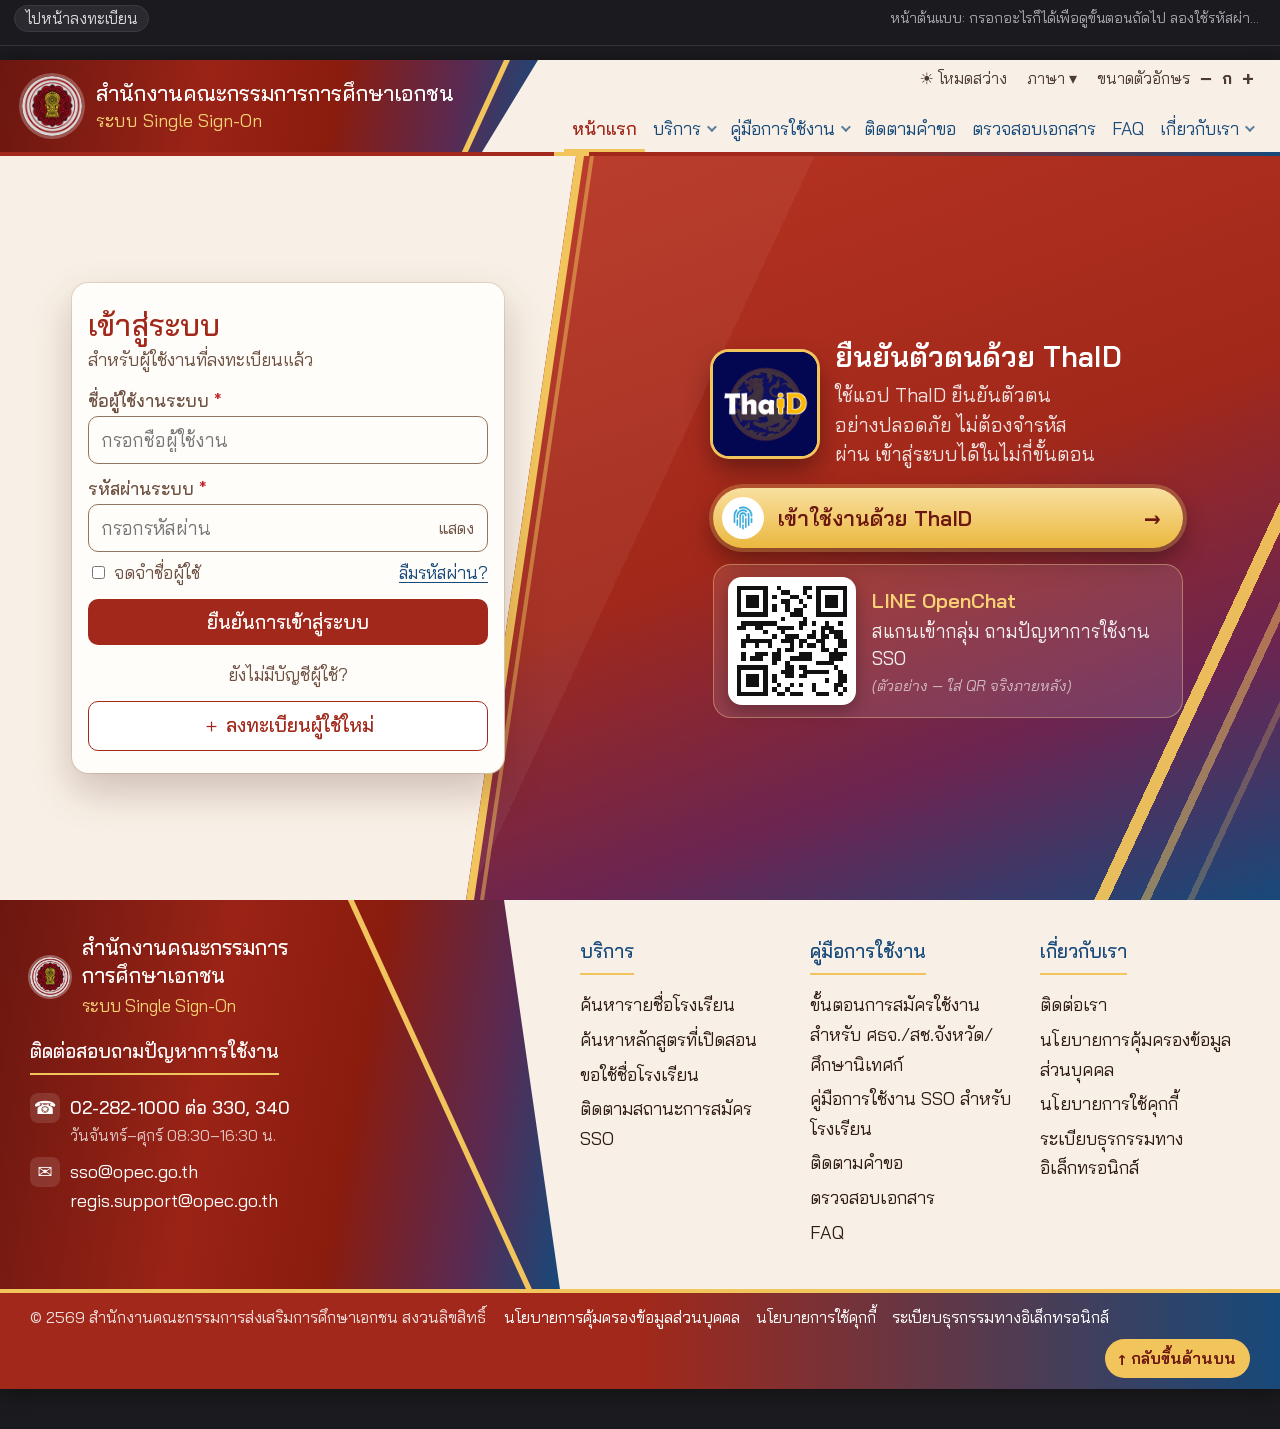
==== commit 7e343f6b: "Update index.html" ====
--- a/index.html
+++ b/index.html
@@ -4,27 +4,816 @@
 <meta charset="utf-8">
 <meta name="viewport" content="width=device-width, initial-scale=1">
 <title>ระบบ Single Sign-On — ต้นแบบหน้าจอ (Prototype)</title>
-<link href="https://fonts.googleapis.com/css2?family=Kanit:wght@300;400;500;600&family=Noto+Serif+Thai:wght@500;600;700&display=swap" rel="stylesheet">
-<link rel="stylesheet" href="style.css">
+<link href="https://fonts.googleapis.com/css2?family=Bai+Jamjuree:wght@300;400;500;600;700&display=swap" rel="stylesheet">
+<style>:root{--fs:18px}
+*{box-sizing:border-box}
+html{font-size:calc(var(--fs)*1.06)}
+body{margin:0;font-family:"Bai Jamjuree","Noto Sans Thai",system-ui,sans-serif;background:#1b1b1f;color:#222}
+button{font:inherit;cursor:pointer}
+a{color:inherit;text-decoration:none}
+
+/* ---------- color themes ---------- */
+.t-blue  {--d:#061a3d;--m:#0b2a5b;--l:#1b4b96;--nav:#071d42;--sub:#0a2550;--subh:#12336a;--ac:#f5c451;--ac2:#e0a526;--cream:#f4f7fc;--page:#e9eef6;--lt:#dbe5f5;--ink:#5a6a85;--acd:#a5761a;--line:#d5deec}
+.t-red   {--d:#5e0000;--m:#8f0000;--l:#a3111a;--nav:#4a0000;--sub:#5a0000;--subh:#6e0a0a;--ac:#f5c451;--ac2:#d9a53b;--cream:#fbf6ec;--page:#efe9df;--lt:#f3dede;--ink:#7a5a3a;--acd:#9a7426;--line:#e9dcc4}
+.t-orange{--d:#6b2504;--m:#b93d0a;--l:#e2580f;--nav:#4f1b03;--sub:#5e2205;--subh:#7a2e08;--ac:#ffe08a;--ac2:#f3c053;--cream:#fff7ee;--page:#f6ece2;--lt:#ffe4cf;--ink:#7d5235;--acd:#a2621c;--line:#f0dcc6}
+.t-brown {--d:#2e1a10;--m:#5b3a29;--l:#8a5a3c;--nav:#26150c;--sub:#33200f;--subh:#4a2e1b;--ac:#f0c27a;--ac2:#c8873a;--cream:#f8f1e6;--page:#f1e7d8;--lt:#f3e4cf;--ink:#7a5a3a;--acd:#9a6a2a;--line:#e2cfb3}
+/* split-diagonal (D) pairing: stripe/underline accent, right-panel tint, nav text */
+.t-blue  {--dac:#f0b429;--dbg:#f3f6fb;--dtx:#1c2a44;--dhi:#0b2a5b}
+.t-red   {--dac:#d9a53b;--dbg:#fbf6ec;--dtx:#3a1a14;--dhi:#8f0000}
+.t-orange{--dac:#1f4566;--dbg:#fff6ec;--dtx:#3b2416;--dhi:#b93d0a}
+.t-green {--dac:#c9a85a;--dbg:#f4f8f1;--dtx:#1c3326;--dhi:#0f5132}
+.t-brown {--dac:#d08a3c;--dbg:#f8f1e6;--dtx:#3b2618;--dhi:#5b3a29}
+.t-green {--d:#032417;--m:#0f5132;--l:#167a4c;--nav:#03201a;--sub:#06301f;--subh:#0c452c;--ac:#ead08a;--ac2:#c9a85a;--cream:#f4f8f2;--page:#e8efe6;--lt:#d8ecdf;--ink:#4f6a58;--acd:#8a7133;--line:#d6e3d3}
+
+/* ---------- switcher (not part of design) ---------- */
+.switch{position:sticky;top:0;z-index:100;background:#1b1b1f;color:#ddd;padding:10px 16px;display:flex;gap:8px;align-items:center;flex-wrap:wrap;border-bottom:1px solid #333}
+.switch .lbl{font-size:.82rem;color:#9a9aa5;margin:0 2px 0 6px}
+.switch button{background:#2a2a30;color:#ddd;border:1px solid #3a3a42;border-radius:999px;padding:6px 13px;font-size:.88rem;display:inline-flex;align-items:center;gap:6px}
+.switch button.act{border-color:#7a6430;color:#f5d98a}
+.switch button.on{background:#fff;color:#111;border-color:#fff}
+.switch .sw{width:11px;height:11px;border-radius:50%;border:1px solid rgba(255,255,255,.5)}
+.switch .sep{width:1px;height:24px;background:#3a3a42;margin:0 6px}
+.switch .desc{flex-basis:100%;font-size:.86rem;color:#a9a9b3;margin-top:2px}
+.stage{max-width:1320px;margin:14px auto 40px}
+.variant{display:none;background:#e4e4e4;box-shadow:0 4px 20px rgba(0,0,0,.4);overflow:hidden;position:relative;margin-bottom:26px}
+.variant.on{display:block}
+.vlabel{display:none;background:#26262c;color:#ddd;font-size:.88rem;padding:7px 14px;align-items:center;gap:8px}
+.all .vlabel{display:flex}
+.vlabel i{width:12px;height:12px;border-radius:50%}
+.all .demo{display:none!important}
+
+/* ---------- shared nav ---------- */
+.nv{list-style:none;margin:0;padding:0;display:flex}
+.nv-item{position:relative}
+.nv-link{display:flex;align-items:center;gap:6px;background:none;border:none;color:inherit;white-space:nowrap}
+.chev{width:7px;height:7px;border-right:2px solid currentColor;border-bottom:2px solid currentColor;transform:rotate(45deg) translateY(-2px);opacity:.7;transition:transform .2s}
+.nv-item.open .chev{transform:rotate(225deg) translate(-1px,-1px)}
+.nv-sub{list-style:none;margin:0;position:absolute;left:0;top:100%;width:max-content;min-width:250px;max-width:380px;opacity:0;visibility:hidden;transform:translateY(6px);transition:.18s;z-index:30}
+.nv-item.open>.nv-sub{opacity:1;visibility:visible;transform:none}
+.nv-sub a{display:block;line-height:1.4}
+.variant .nv>.nv-item:last-child>.nv-sub{left:auto;right:0}
+.burger{display:none;background:none;border:none;font-size:1.4rem;width:42px;height:42px;border-radius:10px;color:inherit}
+.pop{position:relative}
+.pop-menu{position:absolute;right:0;top:calc(100% + 8px);background:#fff;color:#222;border-radius:10px;box-shadow:0 10px 26px rgba(0,0,0,.2);padding:6px;min-width:140px;display:none;z-index:40}
+.pop-menu.open{display:block}
+.pop-menu button{display:block;width:100%;text-align:left;background:none;border:none;padding:8px 12px;border-radius:7px;font-size:.92rem;color:#222}
+.pop-menu button:hover,.pop-menu button.on{background:var(--cream);color:var(--m)}
+.fs{display:inline-flex;align-items:center;gap:4px;white-space:nowrap}
+.fs .pm{background:none;border:none;color:inherit;font-weight:600;font-size:1.1rem;width:24px;height:24px;line-height:1;border-radius:6px}
+.fs .pm:disabled{opacity:.35;cursor:default}
+.lk{background:none;border:none;color:inherit;padding:0}
+.logo{display:block;border-radius:50%;flex:none}
+.logo img{width:100%;height:100%;display:block;border-radius:50%}
+.demo{padding:40px 40px 50px;background:var(--page)}
+.demo .crumb{font-size:.9rem;color:var(--ink);margin-bottom:4px}
+.demo h2{margin:0 0 12px;font-weight:500;font-size:1.55rem;color:var(--m)}
+.demo .card{background:#fff;border-radius:10px;padding:20px 22px;max-width:820px;color:#555;box-shadow:0 1px 3px rgba(0,0,0,.08);line-height:1.7}
+
+/* ======================= A  ROYAL HERITAGE ======================= */
+.vA .bar{position:relative;z-index:3;background:linear-gradient(115deg,var(--d) 0%,var(--m) 45%,var(--l) 100%);color:#fff;padding:22px 32px 30px 214px;min-height:118px}
+.vA .bar::before{content:"";position:absolute;inset:0;background-image:url("data:image/svg+xml,%3Csvg%20xmlns%3D%22http%3A//www.w3.org/2000/svg%22%20width%3D%2264%22%20height%3D%2264%22%20viewBox%3D%220%200%2064%2064%22%3E%3Cg%20fill%3D%22none%22%20stroke%3D%22%23f5c451%22%20stroke-width%3D%221.2%22%3E%3Cpath%20d%3D%22M32%208c6%208%206%2016%200%2024c-6-8-6-16%200-24z%22/%3E%3Cpath%20d%3D%22M32%2032c8-6%2016-6%2024%200c-8%206-16%206-24%200z%22/%3E%3Cpath%20d%3D%22M32%2032c-8-6-16-6-24%200c8%206%2016%206%2024%200z%22/%3E%3Cpath%20d%3D%22M32%2032c6%208%206%2016%200%2024c-6-8-6-16%200-24z%22/%3E%3Ccircle%20cx%3D%2232%22%20cy%3D%2232%22%20r%3D%223%22/%3E%3Ccircle%20cx%3D%220%22%20cy%3D%220%22%20r%3D%226%22/%3E%3Ccircle%20cx%3D%2264%22%20cy%3D%220%22%20r%3D%226%22/%3E%3Ccircle%20cx%3D%220%22%20cy%3D%2264%22%20r%3D%226%22/%3E%3Ccircle%20cx%3D%2264%22%20cy%3D%2264%22%20r%3D%226%22/%3E%3C/g%3E%3C/svg%3E");background-size:64px 64px;opacity:.14;pointer-events:none}
+.vA .bar::after{content:"";position:absolute;left:0;right:0;bottom:-2px;height:4px;z-index:1;background:linear-gradient(90deg,transparent,var(--ac),var(--ac2),var(--ac),transparent)}
+.vA .bar .logo{--sz:156px;position:absolute;left:36px;bottom:calc(var(--sz) / -2 + 2px);width:var(--sz);height:var(--sz);z-index:6;box-shadow:0 0 0 4px var(--ac2),0 0 0 9px var(--nav),0 0 0 10px var(--ac2),0 10px 26px rgba(0,0,0,.45)}
+.vA .ttl{position:relative}
+.vA .ttl h1{margin:4px 0 0;font-family:"Noto Serif Thai",serif;font-weight:600;font-size:1.85rem;letter-spacing:.3px;text-shadow:0 2px 6px rgba(0,0,0,.25)}
+.vA .ttl p{margin:6px 0 0;color:var(--ac);font-size:1.05rem;display:flex;align-items:center;gap:10px}
+.vA .ttl p::before{content:"";width:28px;height:1px;background:var(--ac)}
+.vA .tools{position:absolute;right:28px;top:18px;display:flex;gap:10px;z-index:2}
+.vA .chip{background:rgba(255,255,255,.12);border:1px solid rgba(255,225,150,.45);color:#fff;border-radius:999px;padding:5px 14px;font-size:.88rem;display:inline-flex;align-items:center;gap:6px}
+.vA .chip .pm{color:var(--ac)}
+.vA .burger{position:relative;z-index:2}
+.vA nav{background:var(--nav);position:relative;z-index:2}
+.vA .nv{padding-left:214px}
+.vA .nv-link{color:var(--lt);padding:14px 16px;font-size:1rem;position:relative}
+.vA .nv-link::after{content:"";position:absolute;left:16px;right:16px;bottom:6px;height:2px;background:var(--ac);transform:scaleX(0);transition:transform .2s}
+.vA .nv-item:hover>.nv-link,.vA .nv-item.active>.nv-link,.vA .nv-item.open>.nv-link{color:#fff}
+.vA .nv-item:hover>.nv-link::after,.vA .nv-item.active>.nv-link::after,.vA .nv-item.open>.nv-link::after{transform:scaleX(1)}
+.vA .nv-sub{background:var(--sub);border-top:2px solid var(--ac2);padding:6px 0;box-shadow:0 14px 30px rgba(0,0,0,.35)}
+.vA .nv-sub a{color:var(--lt);padding:10px 20px;font-size:.95rem;border-left:3px solid transparent}
+.vA .nv-sub a:hover,.vA .nv-sub a.active{background:var(--subh);color:#fff;border-left-color:var(--ac)}
+
+/* ======================= D  SPLIT DIAGONAL ======================= */
+.vD .bar{display:grid;grid-template-columns:auto 1fr;min-height:122px;background:var(--dbg)}
+.vD .left{position:relative;background:linear-gradient(135deg,var(--d),var(--l));color:#fff;display:flex;align-items:center;gap:16px;padding:0 92px 0 26px;clip-path:polygon(0 0,100% 0,calc(100% - 56px) 100%,0 100%)}
+.vD .left::after{content:"";position:absolute;top:0;bottom:0;right:28px;width:6px;background:var(--dac);transform:skewX(-24.6deg);transform-origin:top}
+.vD .logo{width:80px;height:80px;box-shadow:0 0 0 3px rgba(255,255,255,.25)}
+.vD .ttl h1{margin:0;font-size:1.28rem;font-weight:500;line-height:1.3;white-space:nowrap}
+.vD .ttl p{margin:4px 0 0;color:var(--ac);font-size:.98rem}
+.vD .right{display:flex;flex-direction:column;justify-content:space-between;padding:10px 20px 0 0;min-width:0}
+.vD .util{position:relative;z-index:50;display:flex;justify-content:flex-end;gap:20px;color:color-mix(in srgb,var(--dtx) 85%,var(--dbg));font-size:.86rem;align-items:center}
+.vD .util .date{margin-right:auto;padding-left:12px;color:var(--acd)}
+.vD .nv{justify-content:flex-end}
+.vD .nv-link{padding:14px 10px 16px;font-size:.97rem;color:var(--dtx);border-bottom:3px solid transparent}
+.vD .nv-item:hover>.nv-link,.vD .nv-item.open>.nv-link{color:var(--dhi)}
+.vD .nv-item.active>.nv-link{color:var(--dhi);font-weight:500;border-bottom-color:var(--dac)}
+.vD .nv-sub{background:#fff;border-radius:0 0 10px 10px;border-top:3px solid var(--dac);padding:6px;box-shadow:0 14px 30px rgba(0,0,0,.15)}
+.vD .nv-sub a{padding:10px 14px;border-radius:7px;color:#333}
+.vD .nv-sub a:hover,.vD .nv-sub a.active{background:var(--dbg);color:var(--dhi)}
+.vD .strip{height:4px;background:linear-gradient(90deg,var(--m) 43.3%,var(--dac) 43.3%)}
+
+/* ======================= E  GOLDEN CREST ======================= */
+.vE .bar{position:relative;text-align:center;background:radial-gradient(800px 260px at 50% 0,var(--l),var(--d) 70%);color:#fff;padding:26px 20px 18px;overflow:hidden}
+.vE .bar::before{content:"";position:absolute;inset:0;background:url("data:image/svg+xml,%3Csvg%20xmlns%3D%22http%3A//www.w3.org/2000/svg%22%20width%3D%2264%22%20height%3D%2264%22%20viewBox%3D%220%200%2064%2064%22%3E%3Cg%20fill%3D%22none%22%20stroke%3D%22%23f5c451%22%20stroke-width%3D%221.2%22%3E%3Cpath%20d%3D%22M32%208c6%208%206%2016%200%2024c-6-8-6-16%200-24z%22/%3E%3Cpath%20d%3D%22M32%2032c8-6%2016-6%2024%200c-8%206-16%206-24%200z%22/%3E%3Cpath%20d%3D%22M32%2032c-8-6-16-6-24%200c8%206%2016%206%2024%200z%22/%3E%3Cpath%20d%3D%22M32%2032c6%208%206%2016%200%2024c-6-8-6-16%200-24z%22/%3E%3Ccircle%20cx%3D%2232%22%20cy%3D%2232%22%20r%3D%223%22/%3E%3Ccircle%20cx%3D%220%22%20cy%3D%220%22%20r%3D%226%22/%3E%3Ccircle%20cx%3D%2264%22%20cy%3D%220%22%20r%3D%226%22/%3E%3Ccircle%20cx%3D%220%22%20cy%3D%2264%22%20r%3D%226%22/%3E%3Ccircle%20cx%3D%2264%22%20cy%3D%2264%22%20r%3D%226%22/%3E%3C/g%3E%3C/svg%3E") center/80px 80px;opacity:.08;pointer-events:none}
+.vE .tools{position:absolute;right:24px;top:14px;display:flex;gap:16px;color:var(--ac);font-size:.86rem;z-index:3}
+.vE .crest{position:relative;display:inline-flex;align-items:center;gap:20px}
+.vE .crest::before,.vE .crest::after{content:"";width:90px;height:2px;background:linear-gradient(90deg,transparent,var(--ac))}
+.vE .crest::after{transform:scaleX(-1)}
+.vE .logo{width:96px;height:96px;box-shadow:0 0 0 3px var(--ac),0 0 0 8px rgba(255,220,130,.18),0 10px 24px rgba(0,0,0,.4)}
+.vE .ttl{position:relative;margin-top:12px}
+.vE .ttl h1{margin:0;font-family:"Noto Serif Thai",serif;font-weight:700;font-size:2rem;background:linear-gradient(180deg,#fff6dc,var(--ac) 60%,var(--ac2));-webkit-background-clip:text;background-clip:text;color:transparent}
+.vE .ttl p{margin:4px 0 0;color:var(--lt);font-size:1rem;letter-spacing:3px}
+.vE .burger{position:relative;z-index:2}
+.vE nav{background:var(--nav);border-top:1px solid var(--ac2);border-bottom:1px solid var(--ac2)}
+.vE .nv{justify-content:center}
+.vE .nv-link{padding:13px 18px;color:var(--ac);font-size:1rem;letter-spacing:.3px}
+.vE .nv-item:hover>.nv-link,.vE .nv-item.open>.nv-link{color:#fff;background:rgba(255,220,130,.1)}
+.vE .nv-item.active>.nv-link{color:var(--nav);background:linear-gradient(180deg,var(--ac),var(--ac2))}
+.vE .nv-sub{background:var(--sub);border:1px solid var(--acd);padding:6px 0;box-shadow:0 14px 30px rgba(0,0,0,.4)}
+.vE .nv-sub a{padding:10px 20px;color:var(--ac)}
+.vE .nv-sub a:hover,.vE .nv-sub a.active{background:var(--subh);color:#fff}
+.vE .demo{display:flex;flex-direction:column;align-items:center;text-align:center}
+
+
+
+/* ======================= LOGIN / REGISTER ======================= */
+.btn{border:none;border-radius:10px;padding:11px 18px;font-size:1rem;font-weight:500;display:inline-flex;align-items:center;justify-content:center;gap:8px;transition:.15s}
+.btn-p{background:var(--m);color:#fff}.btn-p:hover{background:var(--d)}
+.btn-o{background:#fff;color:var(--m);border:1.5px solid var(--m)}.btn-o:hover{background:var(--cream)}
+.btn-g{background:none;color:var(--m);padding:8px 10px}
+.btn-t{background:#fff;color:#222;border:1.5px solid #d9d6d0}.btn-t:hover{background:#f7f5f1;border-color:#bdb8ae}
+.btn-t .tid{width:24px;height:24px;border-radius:7px;background:linear-gradient(135deg,#3b6fe0,#5a3fd0);color:#fff;font-size:.72rem;display:inline-flex;align-items:center;justify-content:center;font-weight:600}
+.tw{position:relative;width:88px;height:88px;margin:4px auto 14px;border-radius:50%;border:4px solid color-mix(in srgb,var(--m) 15%,#fff);border-top-color:var(--m);animation:spin 1.1s linear infinite}
+.tw span{position:absolute;inset:0;display:flex;align-items:center;justify-content:center;font-size:2rem;animation:spinr 1.1s linear infinite}
+@keyframes spin{to{transform:rotate(360deg)}}@keyframes spinr{to{transform:rotate(-360deg)}}
+@media (prefers-reduced-motion:reduce){.tw,.tw span{animation:none}}
+.btn[disabled]{opacity:.5;cursor:default}
+.fld{margin-bottom:14px;text-align:left}
+.fld label{display:block;font-size:.9rem;margin-bottom:5px;color:#333;font-weight:500}
+.fld label .req{color:#c0262d}
+.fld .in{position:relative}
+.fld input,.fld select{width:100%;font:inherit;font-size:.98rem;padding:11px 13px;border:1.5px solid #d9d6d0;border-radius:10px;background:#fff;color:#222;outline:none;transition:.15s}
+.fld input:focus,.fld select:focus{border-color:var(--m);box-shadow:0 0 0 3px color-mix(in srgb,var(--ac2) 35%,transparent)}
+.fld.bad input,.fld.bad select{border-color:#c0262d}
+.fld .err{color:#c0262d;font-size:.83rem;margin-top:4px}
+.fld .hint{color:#777;font-size:.82rem;margin-top:4px}
+.fld .eye{position:absolute;right:8px;top:50%;transform:translateY(-50%);background:none;border:none;color:#777;font-size:.85rem;padding:4px 6px}
+.fld input[type=file]{padding:8px}
+.row2{display:grid;grid-template-columns:1fr 1fr;gap:0 14px}
+.row3{display:grid;grid-template-columns:.7fr 1fr 1fr;gap:0 14px}
+
+.home{display:grid;grid-template-columns:1.1fr .9fr;gap:34px;align-items:start;max-width:1120px;margin:0 auto;text-align:left}
+.welcome{padding-top:26px}
+.welcome .kicker{display:inline-block;background:color-mix(in srgb,var(--m) 10%,#fff);color:var(--m);font-size:.82rem;padding:3px 12px;border-radius:999px;margin-bottom:10px}
+.welcome h2{font-size:2rem!important;line-height:1.3;margin:0 0 10px!important;color:var(--m)}
+.welcome p.lead{color:#555;line-height:1.75;margin:0 0 20px}
+.apps{display:grid;grid-template-columns:1fr 1fr;gap:10px}
+.app{background:#fff;border-radius:12px;padding:12px 14px;display:flex;gap:10px;align-items:center;box-shadow:0 1px 3px rgba(0,0,0,.06);border:1px solid rgba(0,0,0,.04)}
+.app i{flex:none;width:36px;height:36px;border-radius:10px;display:inline-flex;align-items:center;justify-content:center;font-style:normal;background:color-mix(in srgb,var(--m) 12%,#fff);color:var(--m);font-size:1rem}
+.app b{display:block;font-weight:500;font-size:.93rem;color:#222}
+.app small{color:#888;font-size:.78rem}
+.lcard{background:#fff;border-radius:18px;box-shadow:0 18px 40px rgba(0,0,0,.12);overflow:hidden;border:1px solid rgba(0,0,0,.05)}
+.lcard .lh{background:linear-gradient(120deg,var(--d),var(--m) 60%,var(--l));color:#fff;padding:20px 26px 18px;position:relative}
+.lcard .lh::after{content:"";position:absolute;left:0;right:0;bottom:0;height:3px;background:var(--ac2)}
+.lcard .lh h3{margin:0;font-size:1.3rem;font-weight:500}
+.lcard .lh p{margin:3px 0 0;font-size:.88rem;color:var(--ac)}
+.lcard .lb{padding:22px 26px 24px}
+.lcard .between,.cw-box .between{display:flex;justify-content:space-between;align-items:center;margin:-4px 0 16px;font-size:.9rem}
+.lcard .between label,.cw-box .between label{display:flex;gap:6px;align-items:center;color:#555;cursor:pointer}
+.lcard .lnk2,.cw-box .lnk2{color:var(--m);background:none;border:none;padding:0;font-size:.9rem;text-decoration:underline;text-underline-offset:3px}
+.lcard .or,.cw-box .or{display:flex;align-items:center;gap:10px;color:#999;font-size:.85rem;margin:18px 0 14px}
+.lcard .or::before,.lcard .or::after,.cw-box .or::before,.cw-box .or::after{content:"";flex:1;height:1px;background:#e6e2dc}
+.lcard .newu,.cw-box .newu{text-align:center;color:#555;font-size:.93rem}
+.lcard .w100,.cw-box .w100{width:100%}
+.alert{border-radius:10px;padding:10px 13px;font-size:.9rem;margin-bottom:14px;line-height:1.55}
+.alert.err{background:#fdecec;color:#9b1c22;border:1px solid #f4c7c9}
+.alert.ok{background:#e9f6ee;color:#1d6b3e;border:1px solid #bfe3cc}
+.alert.info{background:color-mix(in srgb,var(--m) 7%,#fff);color:#333;border:1px solid color-mix(in srgb,var(--m) 20%,#fff)}
+.otp{display:flex;gap:8px;justify-content:center;margin:6px 0 14px}
+.otp input{width:46px;height:54px;text-align:center;font-size:1.4rem;border:1.5px solid #d9d6d0;border-radius:10px;font-family:inherit;outline:none}
+.otp input:focus{border-color:var(--m);box-shadow:0 0 0 3px color-mix(in srgb,var(--ac2) 35%,transparent)}
+.center{text-align:center}
+.bigicon{width:64px;height:64px;border-radius:50%;margin:4px auto 12px;display:flex;align-items:center;justify-content:center;font-size:1.8rem;background:#e9f6ee;color:#1d6b3e}
+
+.toast{position:fixed;left:50%;bottom:24px;transform:translateX(-50%);background:#222;color:#fff;padding:10px 18px;border-radius:10px;font-size:.92rem;z-index:400;box-shadow:0 8px 20px rgba(0,0,0,.3);opacity:0;transition:.25s;pointer-events:none}
+.toast.on{opacity:1}
+.vE .demo .home{text-align:left}
+
+
+/* ======================= LOGIN: CURVE WAVE ======================= */
+.demo.lg{padding:0;background:#fff}
+.vE .demo.lg{display:block;text-align:left}
+.cw{display:grid;grid-template-columns:1fr minmax(400px,48%);min-height:600px;text-align:left}
+.cw-l{display:flex;align-items:center;justify-content:center;padding:44px 40px}
+.vA .demo.lg .cw-l{padding-top:104px}
+.cw-box{width:100%;max-width:400px}
+.cw-box h3{margin:0;font-size:1.6rem;font-weight:500;color:var(--m)}
+.cw-box .sub{margin:4px 0 20px;color:#777;font-size:.93rem}
+.cw-box .newu{margin:18px 0 8px}
+.cw-r{position:relative;background:linear-gradient(160deg,var(--d),var(--m) 55%,var(--l));color:#fff;border-radius:170px 0 0 170px / 50% 0 0 50%;padding:56px 56px 40px 150px;display:flex;flex-direction:column;justify-content:center;overflow:hidden}
+.cw-r::before{content:"";position:absolute;width:560px;height:560px;border-radius:50%;border:1.5px solid rgba(255,225,150,.22);right:-210px;bottom:-190px;box-shadow:0 0 0 46px rgba(255,255,255,.03),0 0 0 47px rgba(255,225,150,.15)}
+.cw-r>*{position:relative}
+.demo .cw-r h2{margin:0;font-family:inherit;font-weight:600;font-size:1.6rem;line-height:1.4;color:#fff}
+.cw-r .cw-k{margin:6px 0 0;color:var(--ac)}
+.cw-r .shield{width:130px;height:150px;margin:22px 0 20px;filter:drop-shadow(0 8px 14px rgba(0,0,0,.3))}
+.cw-pts{list-style:none;margin:0;padding:0}
+.cw-pts li{display:flex;gap:10px;align-items:center;margin:8px 0;opacity:.92}
+.cw-pts li::before{content:"";width:8px;height:8px;border-radius:50%;background:var(--ac);flex:none}
+@media (max-width:860px){
+  .cw{grid-template-columns:1fr;min-height:0}
+  .cw-r{order:-1;border-radius:0 0 40px 40px;padding:24px 22px 30px}
+  .cw-r .shield,.cw-pts{display:none}
+  .demo .cw-r h2{font-size:1.2rem}
+  .cw-l{padding:26px 18px 34px}
+  .vA .demo.lg .cw-l{padding-top:26px}
+}
+
+/* ======================= REGISTER (scoped) ======================= */
+.rg .fld{margin-bottom:15px;text-align:left}
+.rg .fld label{display:block;font-size:.9rem;margin-bottom:5px;color:#333;font-weight:500}
+.rg .fld .req{color:#c0262d}
+.rg .fld input,.rg .fld select{width:100%;font:inherit;font-size:1rem;padding:11px 13px;border:1.5px solid #d9d6d0;border-radius:10px;background:#fff;color:#222;outline:none;transition:.15s}
+.rg .fld input:focus,.rg .fld select:focus{border-color:var(--m);box-shadow:0 0 0 3px color-mix(in srgb,var(--ac2) 35%,transparent)}
+.rg .fld.bad input,.rg .fld.bad select{border-color:#c0262d}
+.rg .fld .err,.rg .cerr{color:#c0262d;font-size:.83rem;margin-top:4px}
+.rg .fld .hint{color:#777;font-size:.82rem;margin-top:4px}
+.rg .fld input[type=file]{padding:8px}
+.rg .g2{display:grid;grid-template-columns:1fr 1fr;gap:0 16px}
+.rg .g3{display:grid;grid-template-columns:.8fr 1fr 1fr;gap:0 16px}
+.rg .btn{border:none;border-radius:10px;padding:12px 22px;font-size:1rem;font-weight:500;display:inline-flex;align-items:center;justify-content:center;gap:8px;transition:.15s}
+.rg .btn-p{background:var(--m);color:#fff}
+.rg .btn-p:hover{background:var(--d)}
+.rg .btn-p[disabled]{opacity:.45;cursor:default}
+.rg .btn-o{background:#fff;color:var(--m);border:1.5px solid var(--m)}
+.rg .btn-o:hover{background:var(--cream)}
+.rg .btn-g{background:none;color:var(--m);padding:10px 12px}
+.rg .acts{display:flex;justify-content:space-between;gap:10px;margin-top:22px}
+.rg .chk{display:flex;gap:10px;align-items:flex-start;font-size:.9rem;color:#444;line-height:1.6;margin-top:6px}
+.rg .chk input{margin-top:5px}
+.rg .lnk2{color:var(--m);background:none;border:none;padding:0;font-size:inherit;text-decoration:underline;text-underline-offset:3px;cursor:pointer}
+.rg .pwrule{display:flex;gap:12px;flex-wrap:wrap;font-size:.8rem;margin-top:5px}
+.rg .pwrule span{color:#999}
+.rg .pwrule span.ok{color:#1d6b3e}
+.rg .alert{border-radius:10px;padding:10px 13px;font-size:.9rem;margin-bottom:14px;line-height:1.55}
+.rg .alert.err{background:#fdecec;color:#9b1c22;border:1px solid #f4c7c9}
+.rg .alert.info{background:color-mix(in srgb,var(--m) 7%,#fff);color:#333;border:1px solid color-mix(in srgb,var(--m) 20%,#fff)}
+.rg .mopts{display:grid;grid-template-columns:1fr 1fr;gap:10px}
+.rg .mo{display:flex;align-items:flex-start;gap:10px;text-align:left;background:#fff;border:1.5px solid #d9d6d0;border-radius:12px;padding:12px 14px 12px 40px;color:#333;position:relative;transition:.15s}
+.rg .mo::before{content:"";position:absolute;left:14px;top:15px;width:16px;height:16px;border-radius:50%;border:2px solid #bbb;background:#fff}
+.rg .mo.on{border-color:var(--m);background:color-mix(in srgb,var(--m) 6%,#fff);box-shadow:0 0 0 3px color-mix(in srgb,var(--ac2) 28%,transparent)}
+.rg .mo.on::before{border-color:var(--m);background:radial-gradient(circle,var(--m) 0 45%,#fff 50%)}
+.rg .mo b{display:block;font-weight:500;font-size:.93rem;color:var(--m)}
+.rg .mo small{display:block;color:#777;font-size:.78rem;line-height:1.45;margin-top:2px}
+.rg .sub{margin:4px 0 18px;color:#777;font-size:.92rem}
+.rg .rev{display:grid;grid-template-columns:190px 1fr;gap:9px 16px;font-size:.94rem;margin:0}
+.rg .rev dt{color:#777}
+.rg .rev dd{margin:0;color:#222;word-break:break-word}
+.rg .done{max-width:700px;margin:10px auto;background:#fff;border-radius:20px;padding:36px 34px;text-align:center;box-shadow:0 14px 40px rgba(0,0,0,.1)}
+.rg .bigicon{width:68px;height:68px;border-radius:50%;margin:0 auto 12px;display:flex;align-items:center;justify-content:center;font-size:1.9rem;background:#e9f6ee;color:#1d6b3e}
+.rg .done h2{margin:0 0 6px;color:var(--m);font-weight:500;font-size:1.5rem}
+.rg .done p{margin:0 auto 12px;color:#666;max-width:520px;line-height:1.7}
+.rg .refno{font-size:1.6rem;letter-spacing:1px;color:var(--m);background:var(--cream);border:1px dashed var(--ac2);border-radius:12px;padding:8px 20px;display:inline-block;margin:4px 0 18px}
+.rg .done .sum{text-align:left;background:#faf8f5;border-radius:14px;padding:18px 20px;margin:6px 0 22px}
+.rg .done .dbtn{display:flex;gap:10px;justify-content:center;flex-wrap:wrap}
+.rg .rc{display:flex;gap:14px;align-items:flex-start;text-align:left;background:#fff;border:2px solid transparent;border-radius:16px;padding:16px 18px;color:#333;box-shadow:0 2px 8px rgba(0,0,0,.06);transition:.15s;width:100%}
+.rg .rc:hover{transform:translateY(-1px);box-shadow:0 8px 20px rgba(0,0,0,.09)}
+.rg .rc.on{border-color:var(--m);box-shadow:0 0 0 4px color-mix(in srgb,var(--ac2) 30%,transparent),0 8px 20px rgba(0,0,0,.07)}
+.rg .rc .ri{flex:none;width:50px;height:50px;border-radius:14px;display:flex;align-items:center;justify-content:center;font-size:1.5rem;background:color-mix(in srgb,var(--m) 10%,#fff)}
+.rg .rc h4{margin:0;font-size:1.05rem;font-weight:500;color:var(--m)}
+.rg .rc p{margin:2px 0 0;font-size:.86rem;color:#666;line-height:1.55}
+.rg .rc ul{margin:6px 0 0;padding-left:18px;font-size:.82rem;color:#777}
+.rg .rc .tk{margin-left:auto;flex:none;width:24px;height:24px;border-radius:50%;border:2px solid #ccc;color:#fff;font-size:.78rem;display:inline-flex;align-items:center;justify-content:center}
+.rg .rc.on .tk{background:var(--m);border-color:var(--m)}
+.rg .card{background:#fff;border-radius:18px;padding:28px 32px;box-shadow:0 2px 12px rgba(0,0,0,.06)}
+.rg .card h3{margin:0;font-size:1.3rem;font-weight:500;color:var(--m)}
+.rg .pbar{height:6px;background:#ebe7e0;border-radius:6px;overflow:hidden}
+.rg .pbar i{display:block;height:100%;background:linear-gradient(90deg,var(--m),var(--ac2));transition:width .3s}
+.rg .r1{display:grid;grid-template-columns:300px minmax(0,1fr);gap:20px 24px;align-items:start}
+.rg .r1t{grid-column:1/-1;margin:0;color:var(--m);font-weight:500;font-size:1.6rem}
+.rg .r1 .pv{position:sticky;top:20px}
+.rg .fc{display:grid;grid-template-columns:172px minmax(0,1fr);background:#fff;border-radius:18px;box-shadow:0 2px 12px rgba(0,0,0,.06);overflow:hidden;min-height:500px}
+.rg .stp{list-style:none;margin:0;padding:30px 18px;background:color-mix(in srgb,var(--m) 4%,#fff);border-right:1px solid #eee}
+.rg .steps li{position:relative;padding-left:40px;min-height:50px}
+.rg .steps li:not(:last-child)::after{content:"";position:absolute;left:13px;top:32px;bottom:2px;width:2px;background:#e3dfd8}
+.rg .steps li.passed:not(:last-child)::after{background:var(--m)}
+.rg .steps .n{position:absolute;left:0;top:0;width:28px;height:28px;border-radius:50%;background:#e8e4dd;color:#777;display:inline-flex;align-items:center;justify-content:center;font-weight:500;font-size:.85rem}
+.rg .steps li.on .n{background:var(--m);color:#fff;box-shadow:0 0 0 4px color-mix(in srgb,var(--ac2) 40%,transparent)}
+.rg .steps li.passed .n{background:color-mix(in srgb,var(--m) 14%,#fff);color:var(--m)}
+.rg .steps button{background:none;border:none;text-align:left;padding:4px 0;color:#999;font-size:.93rem;width:100%}
+.rg .steps li.on button{color:var(--m);font-weight:500}
+.rg .steps li.passed button{color:#444}
+.rg .steps button[disabled]{cursor:default}
+.rg .fb{padding:30px 34px}
+.rg .fb h3{margin:0;font-size:1.4rem;font-weight:500;color:var(--m)}
+.rg .r1 .rcs{display:flex;flex-direction:column;gap:12px}
+@media (max-width:1200px){.rg .r1{grid-template-columns:260px minmax(0,1fr)}
+.rg .fc{grid-template-columns:150px minmax(0,1fr)}
+.rg .fb{padding:26px 24px}}
+.rg .r2g{display:grid;grid-template-columns:300px minmax(0,1fr);gap:24px;align-items:start;margin-top:14px}
+.rg .r2g .pv{position:sticky;top:20px}
+@media (max-width:1200px){.rg .r2g{grid-template-columns:260px minmax(0,1fr)}}
+.rg .r2>h2{margin:0;color:var(--m);font-weight:500;font-size:1.7rem}
+.rg .seg{display:grid;grid-template-columns:repeat(3,1fr);gap:12px;margin-bottom:6px}
+.rg .seg button{display:flex;gap:12px;align-items:center;text-align:left;background:#fff;border:2px solid transparent;border-radius:14px;padding:12px 14px;color:#333;box-shadow:0 2px 8px rgba(0,0,0,.06);transition:.15s}
+.rg .seg button.on{border-color:var(--m);background:color-mix(in srgb,var(--m) 5%,#fff);box-shadow:0 0 0 4px color-mix(in srgb,var(--ac2) 28%,transparent)}
+.rg .seg .ri{flex:none;width:42px;height:42px;border-radius:12px;background:color-mix(in srgb,var(--m) 10%,#fff);display:flex;align-items:center;justify-content:center;font-size:1.3rem}
+.rg .seg b{display:block;font-weight:500;color:var(--m);font-size:.95rem;line-height:1.3}
+.rg .seg small{color:#777;font-size:.78rem;line-height:1.4;display:block}
+.rg .acc{background:#fff;border-radius:16px;margin-top:14px;box-shadow:0 2px 10px rgba(0,0,0,.05);overflow:hidden}
+.rg .acc>.h{width:100%;display:flex;align-items:center;gap:14px;padding:16px 22px;background:none;border:none;text-align:left}
+.rg .acc .no{flex:none;width:32px;height:32px;border-radius:50%;background:#ebe7e0;color:#777;display:inline-flex;align-items:center;justify-content:center;font-weight:500}
+.rg .acc.ok .no{background:var(--m);color:#fff}
+.rg .acc .t b{display:block;font-weight:500;color:#222;font-size:1.02rem}
+.rg .acc .t small{color:#888;font-size:.8rem}
+.rg .acc .ch{margin-left:auto;width:9px;height:9px;border-right:2px solid #999;border-bottom:2px solid #999;transform:rotate(45deg);transition:.2s}
+.rg .acc.open .ch{transform:rotate(225deg)}
+.rg .acc .body{display:none;padding:6px 24px 22px;border-top:1px solid #f0ede8}
+.rg .acc.open .body{display:block}
+.rg .acc.hasErr{box-shadow:0 0 0 2px #f0b4b6}
+.rg .bar2{position:sticky;bottom:0;margin-top:18px;background:rgba(255,255,255,.96);-webkit-backdrop-filter:blur(8px);backdrop-filter:blur(8px);border-radius:16px;box-shadow:0 -4px 24px rgba(0,0,0,.12);padding:14px 20px;display:flex;align-items:center;gap:20px;z-index:20}
+.rg .bar2 .pg{flex:1}
+.rg .bar2 .pg small{display:block;color:#666;font-size:.84rem;margin-bottom:5px}
+.rg .empty2{margin-top:14px;background:color-mix(in srgb,var(--card,#fff) 60%,transparent);border:2px dashed color-mix(in srgb,var(--m) 25%,transparent);border-radius:16px;padding:34px;text-align:center;color:var(--ink,#777)}
+.rg .pv{position:sticky;top:20px;background:#fff;border-radius:22px;box-shadow:0 20px 44px rgba(0,0,0,.16);overflow:hidden}
+.rg .pv .pvh{position:relative;background:linear-gradient(135deg,var(--d),var(--m) 60%,var(--l));color:#fff;padding:16px 20px 62px}
+.rg .pv .pvh small{opacity:.8;font-size:.76rem;letter-spacing:1px}
+.rg .pv .pvh b{display:block;font-weight:500;margin-top:2px}
+.rg .pv .stamp{position:absolute;right:16px;top:14px;border:2px solid var(--ac);color:var(--ac);border-radius:8px;padding:2px 10px;font-size:.78rem;transform:rotate(4deg);letter-spacing:.5px}
+.rg .pv .stamp.sent{background:var(--ac);color:var(--d)}
+.rg .pv .av{width:84px;height:84px;border-radius:50%;margin:-42px auto 8px;background:linear-gradient(160deg,#f6f2ea,#d8d1c4);box-shadow:0 0 0 4px #fff,0 0 0 6px var(--ac2);overflow:hidden;position:relative}
+.rg .pv .av svg{width:100%;height:100%;display:block}
+.rg .pv .pvb{padding:0 24px 20px;text-align:center}
+.rg .pv .nm{font-size:1.2rem;font-weight:500;color:#222;min-height:1.6em}
+.rg .pv .ps{color:#777;font-size:.9rem;min-height:1.5em}
+.rg .pv .pvb dl{margin:14px 0 0;text-align:left;font-size:.86rem}
+.rg .pv .pvb dl div{display:flex;gap:10px;padding:8px 8px;margin:0 -8px;border-top:1px dashed #e4e0d8;border-radius:8px;transition:background .2s}
+.rg .pv .pvb dt{flex:none;width:76px;color:#999}
+.rg .pv .pvb dd{margin:0;color:#222;word-break:break-word;min-width:0}
+.rg .pv .ghost{color:#c5c0b6;font-style:italic}
+.rg .pv .hl{background:color-mix(in srgb,var(--ac2) 18%,#fff);border-top-color:transparent!important}
+.rg .pv .nm.hl,.rg .pv .ps.hl{border-radius:8px}
+@media (max-width:900px){.rg .rw{padding:22px 14px 40px}
+.rg .g2,.rg .g3,.rg .mopts{grid-template-columns:1fr}
+.rg .r1{grid-template-columns:1fr}
+.rg .r1t{order:1}
+.rg .r1 .fc{order:2}
+.rg .r1 .pv{order:3;position:static}
+.rg .fc{grid-template-columns:1fr}
+.rg .stp{border-right:none;border-bottom:1px solid #eee;padding:14px 12px;display:flex;gap:6px}
+.rg .steps li{flex:1;padding:0;min-height:0;text-align:center}
+.rg .steps li::after{display:none!important}
+.rg .steps .n{position:static;margin:0 auto 4px}
+.rg .steps button{text-align:center;font-size:.72rem;padding:0}
+.rg .fb{padding:22px 18px}
+.rg .seg{grid-template-columns:1fr}
+.rg .r2g{grid-template-columns:1fr}
+.rg .r2g .pv{order:2;position:static}
+.rg .bar2{flex-wrap:wrap;gap:10px}
+.rg .bar2 .btn{width:100%}
+.rg .rev{grid-template-columns:1fr;gap:2px}
+.rg .rev dd{margin-bottom:8px}
+.rg .card{padding:22px 18px}}
+.rg .modal{position:fixed;inset:0;background:rgba(15,15,20,.55);display:none;align-items:center;justify-content:center;z-index:300;padding:20px;-webkit-backdrop-filter:blur(2px);backdrop-filter:blur(2px)}
+.rg .modal.on{display:flex}
+.rg .mbox{background:#fff;border-radius:20px;max-width:440px;width:100%;padding:30px 30px 24px;text-align:center;box-shadow:0 30px 80px rgba(0,0,0,.35);animation:rgpop .25s ease-out}
+@keyframes rgpop{from{transform:scale(.94);opacity:0}to{transform:none;opacity:1}}
+@media (prefers-reduced-motion:reduce){.rg .mbox{animation:none}}
+.rg .mbox h3{margin:0 0 6px;color:var(--m);font-size:1.3rem;font-weight:500}
+.rg .mbox p{margin:0 0 16px;color:#666;font-size:.93rem;line-height:1.6}
+.rg .refrow{display:flex;gap:8px;align-items:center;justify-content:center;flex-wrap:wrap;margin-bottom:20px}
+.rg .refrow .refno{margin:0;font-size:1.3rem;user-select:all}
+.rg .refrow .btn{padding:8px 14px;font-size:.9rem}
+.rg .mact{display:flex;gap:10px;justify-content:center}
+.rg .mact .btn{min-width:130px}
+.rg .rw{max-width:1260px;margin:0 auto;padding:34px 28px 56px}
+.demo.rgd{padding:0}
+.vE .demo.rgd{display:block;text-align:left}
+.rg{text-align:left}
+
+/* ======================= FOOTERS ======================= */
+.ft{font-size:.94rem;line-height:1.65}
+.ft a{cursor:pointer}
+.ft h4{margin:0 0 10px;font-size:1rem;font-weight:500}
+.ft ul{list-style:none;margin:0 0 16px;padding:0}
+.ft li{margin:5px 0}
+.ft .lnk:hover{text-decoration:underline;text-underline-offset:3px}
+.ft .ci{display:flex;gap:10px;align-items:flex-start;margin:8px 0}
+.ft .ci .ic{flex:none;width:30px;height:30px;border-radius:8px;display:inline-flex;align-items:center;justify-content:center;font-size:.95rem}
+.ft .ci small{display:block;opacity:.75;font-size:.82rem}
+.ft .totop{border:none;border-radius:999px;padding:6px 14px;font-size:.85rem;display:inline-flex;align-items:center;gap:6px}
+.ft .btm{display:flex;flex-wrap:wrap;gap:8px 18px;align-items:center;font-size:.85rem}
+.ft .btm .pol{display:flex;gap:16px;flex-wrap:wrap}
+.ft .btm .sp{margin-left:auto}
+.ft .ph{opacity:.65;font-style:italic}
+
+/* A footer */
+.vA .ft{position:relative;background:linear-gradient(160deg,var(--nav),var(--d) 55%,var(--sub));color:var(--lt);overflow:hidden}
+.vA .ft::before{content:"";position:absolute;inset:0;background:url("data:image/svg+xml,%3Csvg%20xmlns%3D%22http%3A//www.w3.org/2000/svg%22%20width%3D%2264%22%20height%3D%2264%22%20viewBox%3D%220%200%2064%2064%22%3E%3Cg%20fill%3D%22none%22%20stroke%3D%22%23f5c451%22%20stroke-width%3D%221.2%22%3E%3Cpath%20d%3D%22M32%208c6%208%206%2016%200%2024c-6-8-6-16%200-24z%22/%3E%3Cpath%20d%3D%22M32%2032c8-6%2016-6%2024%200c-8%206-16%206-24%200z%22/%3E%3Cpath%20d%3D%22M32%2032c-8-6-16-6-24%200c8%206%2016%206%2024%200z%22/%3E%3Cpath%20d%3D%22M32%2032c6%208%206%2016%200%2024c-6-8-6-16%200-24z%22/%3E%3Ccircle%20cx%3D%2232%22%20cy%3D%2232%22%20r%3D%223%22/%3E%3Ccircle%20cx%3D%220%22%20cy%3D%220%22%20r%3D%226%22/%3E%3Ccircle%20cx%3D%2264%22%20cy%3D%220%22%20r%3D%226%22/%3E%3Ccircle%20cx%3D%220%22%20cy%3D%2264%22%20r%3D%226%22/%3E%3Ccircle%20cx%3D%2264%22%20cy%3D%2264%22%20r%3D%226%22/%3E%3C/g%3E%3C/svg%3E") 0 0/64px 64px;opacity:.07;pointer-events:none}
+.vA .ft::after{content:"";position:absolute;left:0;right:0;top:0;height:4px;background:linear-gradient(90deg,transparent,var(--ac),var(--ac2),var(--ac),transparent)}
+.vA .ft-main{position:relative;display:grid;grid-template-columns:1.35fr 1fr 1.15fr 1.3fr;gap:34px;padding:46px 40px 30px}
+.vA .ft-brand .row{display:flex;gap:12px;align-items:center}
+.vA .ft-brand .logo{width:42px;height:42px;box-shadow:0 0 0 2px var(--ac2)}
+.vA .ft-brand h3{margin:0;font-family:"Noto Serif Thai",serif;font-weight:600;font-size:1.2rem;color:#fff;line-height:1.35}
+.vA .ft-brand .sys{color:var(--ac);margin:8px 0 10px 54px}
+.vA .ft-brand .desc{opacity:.8;font-size:.88rem;margin:0 0 0 54px}
+.vA .ft h4{color:var(--ac);display:flex;align-items:center;gap:8px}
+.vA .ft h4::after{content:"";flex:1;height:1px;background:linear-gradient(90deg,rgba(255,220,140,.45),transparent)}
+.vA .ft .lnk{color:var(--lt)} .vA .ft .lnk:hover{color:#fff}
+.vA .ft .ci .ic{background:rgba(255,255,255,.08);border:1px solid rgba(255,220,140,.35);color:var(--ac)}
+.vA .ft .ci b{color:#fff;font-weight:500}
+.vA .ft-bottom{position:relative;background:rgba(0,0,0,.28);border-top:1px solid rgba(255,220,140,.25);padding:12px 40px}
+.vA .ft .pol a{color:var(--lt)}
+.vA .ft .totop{background:rgba(255,255,255,.1);color:var(--ac);border:1px solid rgba(255,220,140,.4)}
+
+/* D footer */
+.vD .ft{background:var(--dbg);color:var(--dtx)}
+.vD .ft-wrap{display:grid;grid-template-columns:auto 1fr}
+.vD .ft-left{position:relative;background:linear-gradient(135deg,var(--d),var(--l));color:#fff;padding:36px 120px 32px 30px;clip-path:polygon(0 0,calc(100% - 56px) 0,100% 100%,0 100%);width:520px}
+.vD .ft-left::after{content:"";position:absolute;top:0;bottom:0;right:28px;width:6px;background:var(--dac);transform:skewX(24.6deg);transform-origin:bottom}
+.vD .ft-left .row{display:flex;gap:12px;align-items:center;margin-bottom:16px;max-width:330px}
+.vD .ft-left .logo{width:40px;height:40px;box-shadow:0 0 0 2px rgba(255,255,255,.3)}
+.vD .ft-left h3{margin:0;font-size:1.08rem;font-weight:500;line-height:1.35}
+.vD .ft-left .sys{margin:2px 0 0;color:var(--ac);font-size:.9rem}
+.vD .ft-left .ci .ic{background:rgba(255,255,255,.12);color:#fff}
+.vD .ft-left .ci b{font-weight:500}
+.vD .ft-right{display:grid;grid-template-columns:repeat(3,1fr);gap:26px;padding:36px 36px 26px 20px}
+.vD .ft h4{color:var(--dhi);padding-bottom:6px;border-bottom:2px solid var(--dac);display:inline-block}
+.vD .ft .lnk{color:var(--dtx)} .vD .ft .lnk:hover{color:var(--dhi)}
+.vD .ft-right .ci .ic{background:#fff;border:1px solid rgba(0,0,0,.08);color:var(--dhi)}
+.vD .ft-bottom{background:var(--m);color:rgba(255,255,255,.85);padding:11px 30px;border-top:4px solid var(--dac)}
+.vD .ft .pol a{color:#fff}
+.vD .ft .totop{background:var(--dac);color:var(--rd);font-weight:600}
+
+/* E footer */
+.vE .ft{position:relative;background:radial-gradient(900px 300px at 50% 100%,var(--l),var(--d) 70%);color:var(--lt);text-align:center;overflow:hidden;border-top:1px solid var(--ac2)}
+.vE .ft::before{content:"";position:absolute;inset:0;background:url("data:image/svg+xml,%3Csvg%20xmlns%3D%22http%3A//www.w3.org/2000/svg%22%20width%3D%2264%22%20height%3D%2264%22%20viewBox%3D%220%200%2064%2064%22%3E%3Cg%20fill%3D%22none%22%20stroke%3D%22%23f5c451%22%20stroke-width%3D%221.2%22%3E%3Cpath%20d%3D%22M32%208c6%208%206%2016%200%2024c-6-8-6-16%200-24z%22/%3E%3Cpath%20d%3D%22M32%2032c8-6%2016-6%2024%200c-8%206-16%206-24%200z%22/%3E%3Cpath%20d%3D%22M32%2032c-8-6-16-6-24%200c8%206%2016%206%2024%200z%22/%3E%3Cpath%20d%3D%22M32%2032c6%208%206%2016%200%2024c-6-8-6-16%200-24z%22/%3E%3Ccircle%20cx%3D%2232%22%20cy%3D%2232%22%20r%3D%223%22/%3E%3Ccircle%20cx%3D%220%22%20cy%3D%220%22%20r%3D%226%22/%3E%3Ccircle%20cx%3D%2264%22%20cy%3D%220%22%20r%3D%226%22/%3E%3Ccircle%20cx%3D%220%22%20cy%3D%2264%22%20r%3D%226%22/%3E%3Ccircle%20cx%3D%2264%22%20cy%3D%2264%22%20r%3D%226%22/%3E%3C/g%3E%3C/svg%3E") center/80px 80px;opacity:.07;pointer-events:none}
+.vE .ft-top{position:relative;padding:32px 30px 6px}
+.vE .ft-top .crest{display:inline-flex;align-items:center;gap:18px}
+.vE .ft-top .crest::before,.vE .ft-top .crest::after{content:"";width:60px;height:2px;background:linear-gradient(90deg,transparent,var(--ac))}
+.vE .ft-top .crest::after{transform:scaleX(-1)}
+.vE .ft-top .logo{width:40px;height:40px;box-shadow:0 0 0 2px var(--ac)}
+.vE .ft-top h3{margin:8px 0 0;font-family:"Noto Serif Thai",serif;font-weight:700;font-size:1.35rem;background:linear-gradient(180deg,#fff6dc,var(--ac) 60%,var(--ac2));-webkit-background-clip:text;background-clip:text;color:transparent}
+.vE .ft-top .sys{margin:2px 0 0;letter-spacing:3px;font-size:.88rem}
+.vE .ft-cols{position:relative;display:flex;justify-content:center;gap:60px;padding:26px 30px 6px;flex-wrap:wrap}
+.vE .ft-cols>div{min-width:180px}
+.vE .ft h4{color:var(--ac);letter-spacing:.5px}
+.vE .ft .lnk{color:var(--lt)} .vE .ft .lnk:hover{color:#fff}
+.vE .ft-contact{position:relative;display:flex;justify-content:center;gap:12px;flex-wrap:wrap;padding:8px 30px 28px}
+.vE .chipc{display:inline-flex;align-items:center;gap:8px;border:1px solid rgba(255,220,140,.4);background:rgba(0,0,0,.18);border-radius:999px;padding:7px 16px;font-size:.88rem;color:#fff;text-align:left}
+.vE .chipc i{font-style:normal;color:var(--ac)}
+.vE .chipc small{opacity:.75}
+.vE .ft-bottom{position:relative;background:var(--nav);border-top:1px solid var(--ac2);padding:11px 30px;justify-content:center}
+.vE .ft .btm .sp{margin-left:0}
+.vE .ft .pol a{color:var(--ac)}
+.vE .ft .totop{background:linear-gradient(180deg,var(--ac),var(--ac2));color:var(--nav)}
+.all .ft-main,.all .ft-wrap,.all .ft-cols,.all .ft-top,.all .ft-contact{}
+
+/* ---------- mobile ---------- */
+@media (max-width:980px){
+  .burger{display:inline-flex;align-items:center;justify-content:center;margin-left:auto}
+  .variant .nv{display:none!important;flex-direction:column;width:100%;padding:6px 0!important;margin:0!important}
+  .variant.nv-open .nv{display:flex!important}
+  .variant .nv-link{width:100%;justify-content:space-between;padding:13px 20px!important;border-bottom:1px solid rgba(127,127,127,.18)!important}
+  .variant .nv-sub{position:static;width:auto;max-width:none;opacity:1;visibility:visible;transform:none!important;display:none;box-shadow:none;border:none;border-radius:0;padding:0}
+  .variant .nv-item.open>.nv-sub{display:block}
+  .variant .nv-sub a{padding:11px 20px 11px 36px!important}
+  .demo{padding:26px 16px}
+  .vA .bar{padding:16px 14px 18px 96px;min-height:96px;overflow:hidden}
+  .vA .bar .logo{--sz:68px;left:14px;top:14px;bottom:auto;box-shadow:0 0 0 3px var(--ac2),0 6px 18px rgba(0,0,0,.35)}
+  .vA .ttl h1{font-size:1.2rem}.vA .ttl p{font-size:.9rem}
+  .vA .tools{position:static;margin-top:10px;flex-wrap:wrap}
+  .vA .burger{position:absolute;right:10px;top:10px}
+  .vA .nv{padding-left:0!important}
+  .vD .bar{grid-template-columns:1fr}
+  .vD .left{clip-path:none;padding:16px 56px 16px 14px}
+  .vD .left::after{display:none}
+  .vD .logo{width:62px;height:62px}.vD .ttl h1{font-size:1.1rem;white-space:normal}
+  .vD .right{padding:8px 14px 0}.vD .util .date{display:none}
+  .vD .burger{position:absolute;right:8px;top:12px;color:#fff}
+  .vD .strip{background:var(--dac)}
+  .vE .tools{position:static;justify-content:center;margin-bottom:12px}
+  .vE .crest::before,.vE .crest::after{width:40px}
+  .vE .logo{width:72px;height:72px}.vE .ttl h1{font-size:1.35rem}
+  .vE .burger{display:flex;margin:10px auto 0;border:1px solid var(--ac2);color:var(--ac)}
+
+  .vA .ft-main{grid-template-columns:1fr 1fr;gap:24px;padding:32px 18px 20px}
+  .vA .ft-brand,.vA .ft-contact{grid-column:1/-1}
+  .vA .ft-bottom,.vD .ft-bottom,.vE .ft-bottom{padding:12px 16px}
+  .ft .btm .sp{margin-left:0}
+  .vD .ft-wrap{grid-template-columns:1fr}
+  .vD .ft-left{clip-path:none;width:auto;padding:28px 18px}.vD .ft-left .row{max-width:none}
+  .vD .ft-left::after{display:none}
+  .vD .ft-right{grid-template-columns:1fr 1fr;padding:24px 18px}
+  .vD .ft-right>div:last-child{grid-column:1/-1}
+  .vE .ft-cols{gap:10px 30px;text-align:left;justify-content:flex-start}
+  .vE .ft-top .crest::before,.vE .ft-top .crest::after{width:36px}
+  .vE .ft-top h3{font-size:1.1rem}
+
+  .home{grid-template-columns:1fr;gap:22px}.home .lcard{order:-1}.welcome{padding-top:0}
+  .welcome h2{font-size:1.45rem!important}
+  .apps{grid-template-columns:1fr}
+  .roles{grid-template-columns:1fr}
+  .row2,.row3{grid-template-columns:1fr}
+  .steps div span{display:none}
+  .rev{grid-template-columns:1fr}
+  .lcard .lb,.panel2{padding:18px}
+}
+
+/* ================= FINAL THEME: 60% red · 30% blue · 10% gold ================= */
+.t-sso{--r:#a1281a;--rd:#6b1710;--rl:#c8452f;--rt:#f8e5de;
+ --d:#0a2a4d;--m:#17497a;--l:#3a78b0;--nav:#0a2a4d;
+ --sub:#0a2550;--subh:#12336a;--ac:#f7d174;--ac2:#f2c45c;
+ --cream:#f8f0e6;--page:#f8f0e6;--lt:#dbe5f5;--ink:#6e5143;
+ --acd:#7a5200;--line:#e8d8c4;--dac:#f2c45c;--dbg:#f8f0e6;
+ --dtx:#2e1b14;--dhi:#a1281a;--rtx:#a1281a;--btx:#17497a;
+ --rbtn:#a1281a;--btnh:#6b1710;--avf:#a1281a;--fld:#907560;
+ --cap1:#f8e0a0;--cap2:#ebb83f;--g-end:#17497a;--dln:#f2c45c;
+ --g-hd:linear-gradient(100deg,#6b1710 0%, #9a2316 38%, #8a1c0e 62%, #5a2a52 84%, #17497a 100%);--g-pn:linear-gradient(160deg,#b83422 0%, #a1281a 48%, #6a2552 76%, #17497a 100%);--g-bar:linear-gradient(90deg,#a1281a 0%, #a1281a 50%, #17497a 100%);--card:#fffdf9;
+ --ctx:#2e1b14}
+/* ชุดสี C ดินเผาครามเก่า (สถานะสุดท้าย) — ค่าสว่างอยู่ที่นี่ ค่ามืดอยู่ที่ html[data-mode=dark] .t-sso */
+.t-sso .demo,.t-sso.variant{background:var(--page)}
+.t-sso.vD .left,.t-sso .vD .left{background:linear-gradient(135deg,var(--rd),var(--r) 55%,var(--rl))}
+.vD.t-sso .left{background:linear-gradient(135deg,var(--rd),var(--r) 55%,var(--rl))}
+.vD.t-sso .strip{background:linear-gradient(90deg,var(--r) 43.3%,var(--dac) 43.3% 46%,var(--m) 46%)}
+.vD.t-sso .nv-link{color:var(--btx)}
+.vD.t-sso .nv-item:hover>.nv-link,.vD.t-sso .nv-item.open>.nv-link,.vD.t-sso .nv-item.active>.nv-link{color:var(--rtx)}
+.vD.t-sso .ft-left{background:linear-gradient(135deg,var(--rd),var(--r) 55%,var(--rl))}
+.vD.t-sso .ft h4{color:var(--btx)}
+.vD.t-sso .ft-bottom{background:var(--d);border-top-color:var(--dac)}
+.t-sso .cw-r{background:linear-gradient(160deg,var(--rd),var(--r) 55%,var(--rl))}
+.t-sso .cw-box h3,.t-sso .demo h2{color:var(--m)}
+.t-sso .lcard .lh{background:linear-gradient(120deg,var(--rd),var(--r) 60%,var(--rl))}
+.rg.t-sso .pv .pvh{background:linear-gradient(135deg,var(--rd),var(--r) 60%,var(--rl))}
+.rg.t-sso .btn-p:hover,.t-sso .btn-p:hover{background:var(--d)}
+
+/* login right panel: ThaID image + button */
+.cw-r{align-items:center;text-align:center;gap:22px}
+.cw-r .tid-fig{width:100%;max-width:420px;display:flex;align-items:center;justify-content:center}
+.cw-r .tid-fig img{display:block;max-width:100%;max-height:420px;border-radius:18px;box-shadow:0 14px 34px rgba(0,0,0,.35)}
+.cw-r .tid-fig .tid-ph{display:none}
+.cw-r .tid-fig.ph{aspect-ratio:4/3;border:2px dashed rgba(255,225,150,.7);border-radius:18px;background:rgba(255,255,255,.08)}
+.cw-r .tid-fig.ph .tid-ph{display:block;color:#fff;font-size:1rem;line-height:1.7}
+.cw-r .tid-fig.ph .tid-ph code{color:var(--ac)}
+.btn-tid{max-width:420px;background:#fff;color:#1a1a1a;border:2px solid var(--dac);font-size:1.1rem;font-weight:500;padding:14px 18px;border-radius:12px;display:inline-flex;align-items:center;justify-content:center;gap:10px}
+.btn-tid:hover{background:#fff8e6}
+.btn-tid .tid{width:30px;height:30px;border-radius:8px;background:linear-gradient(135deg,#3b6fe0,#5a3fd0);color:#fff;font-size:.8rem;display:inline-flex;align-items:center;justify-content:center;font-weight:600}
+
+/* larger type: keep header D / footer D from colliding at the bigger base size */
+.vD.t-sso .left{padding:0 84px 0 22px;gap:14px}
+.vD.t-sso .ttl h1{font-size:1.1rem}
+.vD.t-sso .ttl p{font-size:.95rem}
+.vD.t-sso .nv-link{padding:12px 8px 14px;font-size:.92rem}
+.vD.t-sso .util{font-size:.84rem}
+.vD.t-sso .ft-left{width:560px;padding:34px 150px 30px 30px}
+.vD.t-sso .ft-left .row{max-width:none}
+.vD.t-sso .ft-left .row{max-width:340px}
+@media (max-width:700px){
+  .vD.t-sso .ft-left .row{max-width:none}
+  .vD.t-sso .ft-right{grid-template-columns:1fr;padding:22px 18px}
+  .cw-r{padding:36px 20px 30px}
+}
+
+/* mode toggle */
+.vD .util .js-mode{background:none;border:none;color:inherit;font:inherit;padding:0;display:inline-flex;gap:4px;align-items:center;cursor:pointer}
+.vD .util .js-mode:hover{color:var(--dhi)}
+
+/* ================= DARK MODE ================= */
+html[data-mode=dark] .t-sso{--page:#16120f;--cream:#16120f;--dbg:#16120f;--dtx:#f2ebe4;
+ --ink:#c9b8aa;--line:#3d3128;--lt:#c9d6ee;--dhi:#ffa68f;
+ --m:#245f94;--l:#6fa6d8;--d:#0a2238;--rtx:#ffa68f;
+ --btx:#9fcbf2;--rbtn:#b02f1c;--btnh:#c9442e;--rt:#2a1a14;
+ --avf:#c9442e;--fld:#85766a;--r:#b02f1c;--rd:#7a1c10;
+ --rl:#c9442e;--nav:#0a2238;--dac:#f2c35a;--ac:#f7d174;
+ --ac2:#f2c35a;--acd:#f2c35a;--cap1:#f8e0a0;--cap2:#ebb83f;
+ --card:#221b16;--ctx:#f2ebe4;--g-end:#113558;--g-hd:linear-gradient(100deg,#4d110c 0%, #6f1910 38%, #63140a 62%, #411e3b 84%, #113558 100%);
+ --g-pn:linear-gradient(160deg,#842518 0%, #741d13 48%, #4c1b3b 76%, #113558 100%);--g-bar:linear-gradient(90deg,#741d13 0%, #741d13 50%, #113558 100%);--dln:#f2c35a}
+html[data-mode=dark] body{background:#0b0a0f}
+html[data-mode=dark] .t-sso .demo{color:#e8e6ef}
+html[data-mode=dark] .t-sso .demo h2{color:var(--btx)}
+html[data-mode=dark] .vD.t-sso .nv-item:hover>.nv-link,html[data-mode=dark] .vD.t-sso .nv-item.open>.nv-link,html[data-mode=dark] .vD.t-sso .nv-item.active>.nv-link{color:var(--dac)}
+html[data-mode=dark] .vD.t-sso .nv-sub,html[data-mode=dark] .t-sso .pop-menu{background:var(--card);box-shadow:0 14px 30px rgba(0,0,0,.6)}
+html[data-mode=dark] .vD.t-sso .nv-sub a,html[data-mode=dark] .t-sso .pop-menu button{color:var(--ctx);background:none}
+html[data-mode=dark] .vD.t-sso .nv-sub a:hover,html[data-mode=dark] .vD.t-sso .nv-sub a.active,html[data-mode=dark] .t-sso .pop-menu button:hover,html[data-mode=dark] .t-sso .pop-menu button.on{background:#272c3f;color:var(--dac)}
+html[data-mode=dark] .vD.t-sso .ft-right .ci .ic{background:#272c3f;color:var(--dac);border-color:#333a50}
+.t-sso .fld input,.t-sso .fld select,.t-sso .fld textarea{background:var(--card);color:var(--ctx);border-color:var(--fld)}
+html[data-mode=dark] .t-sso .otp input{background:var(--card);color:var(--ctx);border-color:var(--fld)}
+.t-sso .cw-box .sub,.t-sso .cw-box .newu,.t-sso .between label,.t-sso .fld label{color:var(--ink)}
+html[data-mode=dark] .t-sso .btn-p{background:var(--rbtn)}
+html[data-mode=dark] .t-sso .btn-p:hover{background:var(--btnh)}
+html[data-mode=dark] .t-sso .btn-o{background:transparent;color:var(--btx);border-color:var(--btx)}
+html[data-mode=dark] .t-sso .btn-o:hover{background:var(--card)}
+html[data-mode=dark] .t-sso .btn-g,html[data-mode=dark] .t-sso .lnk2{color:var(--btx)}
+html[data-mode=dark] .t-sso .alert.info{background:var(--card);color:#dcd8e6;border-color:#333a50}
+html[data-mode=dark] .t-sso .demo>div[style],html[data-mode=dark] .t-sso .demo .box{background:var(--card);color:var(--ctx)}
+/* register + generic white cards */
+html[data-mode=dark] .rg .card,html[data-mode=dark] .rg .rc,html[data-mode=dark] .rg .seg button,html[data-mode=dark] .rg .acc,html[data-mode=dark] .rg .mo,html[data-mode=dark] .rg .mbox,html[data-mode=dark] .rg .r1w,html[data-mode=dark] .rg .fb{background:var(--card);color:var(--ctx);border-color:#333a50}
+html[data-mode=dark] .rg .stp{background:#181b26;border-color:#2c3142}
+html[data-mode=dark] .rg h2,html[data-mode=dark] .rg h3,html[data-mode=dark] .rg h4,html[data-mode=dark] .rg b,html[data-mode=dark] .rg .r1t,html[data-mode=dark] .rg .rc h4,html[data-mode=dark] .rg .mo b,html[data-mode=dark] .rg .seg b{color:#9ec0ff}
+html[data-mode=dark] .rg,html[data-mode=dark] .rg p,html[data-mode=dark] .rg li,html[data-mode=dark] .rg label,html[data-mode=dark] .rg span{color:inherit}
+html[data-mode=dark] .rg .pv{background:var(--card);color:var(--ctx)}
+html[data-mode=dark] .rg .modal{background:rgba(0,0,0,.65)}
+html[data-mode=dark] .btn-tid{background:var(--card);color:#fff}
+html[data-mode=dark] .rg .pv .pvh,html[data-mode=dark] .rg .pv .pvh b,html[data-mode=dark] .rg .pv .pvh small{color:#fff}
+html[data-mode=dark] .rg .pv .nm,html[data-mode=dark] .rg .pv .pvb dd{color:#f0eef6}
+html[data-mode=dark] .rg .pv .ps,html[data-mode=dark] .rg .pv .pvb dt{color:#a8a4b6}
+html[data-mode=dark] .rg .pv .ghost{color:#6f6c80}
+html[data-mode=dark] .rg .pv .hl{background:rgba(240,180,41,.2)}
+html[data-mode=dark] .rg .pv .hl,html[data-mode=dark] .rg .pv .hl dd{color:#fff}
+.vD.t-sso .ft-left .row{max-width:290px}
+.cw-r .tid-fig img{width:min(100%,300px);height:auto;border-radius:50%;box-shadow:0 14px 34px rgba(0,0,0,.4),0 0 0 4px var(--dac)}
+
+.t-sso .pop-menu{background:var(--card);color:var(--ctx)}
+.t-sso .pop-menu button{color:var(--ctx)}
+.t-sso .nv-sub{background:var(--card)}
+.t-sso .nv-sub a{color:var(--ctx)}
+.t-sso .nv-sub a:hover,.t-sso .nv-sub a.active{background:var(--cream);color:var(--dhi)}
+.t-sso .demo .card{background:var(--card);color:var(--ctx)}
+
+
+/* navbar bottom line = red; panel behind ThaID = blue */
+.vD.t-sso .strip{background:var(--r)}
+.t-sso .cw-r{background:linear-gradient(160deg,#071d45,#0f3a85 55%,#1f56ad)}
+.t-sso .cw-r::before{border-color:rgba(255,225,150,.25)}
+
+/* ===== ThaID panel designs ===== */
+.cw-r .tid-wrap{position:relative;display:flex;flex-direction:column;align-items:center;gap:22px;width:100%;max-width:420px}
+.cw-r .tid-wrap .btn-tid{width:100%}
+
+
+/* ===== ThaID panel v3: small logo + pattern + text ===== */
+.cw-r{text-align:center}
+.cw-r .tid-wrap{gap:0;max-width:400px;align-items:center}
+.cw-r .tid-fig{margin-bottom:18px}
+.cw-r .tid-fig img{width:132px;max-height:none;box-shadow:0 0 0 3px var(--dac),0 12px 26px rgba(0,0,0,.4)}
+.cw-r .tid-h{margin:0;font-family:inherit;font-weight:600;font-size:1.75rem;line-height:1.3;color:#fff}
+.cw-r .tid-p{margin:10px 0 22px;font-size:1.05rem;line-height:1.65;color:rgba(255,255,255,.88);max-width:340px}
+html[data-tid] .cw-r::before{display:none}
+.cw-r .tid-wrap,.cw-r .tid-wrap>*{position:relative;z-index:1}
+html[data-tid="3"] .cw-r{background-image:linear-gradient(115deg,transparent 0 52%,rgba(240,196,102,.9) 52% 53.2%,transparent 53.2% 56%,rgba(240,196,102,.45) 56% 56.8%,transparent 56.8% 60%,rgba(240,196,102,.22) 60% 60.6%,transparent 60.6%),linear-gradient(115deg,rgba(255,255,255,.05) 0 40%,transparent 40%),linear-gradient(160deg,#071d45,#0f3a85 55%,#1f56ad)}
+html[data-tid="3"] .cw-r .btn-tid{border-radius:6px;border:none;border-left:8px solid var(--dac);box-shadow:0 12px 24px rgba(0,0,0,.35)}
+@media (max-width:700px){.cw-r .tid-h{font-size:1.45rem}}
+.cw-r .tid-p{max-width:370px;text-wrap:balance}
+html[data-tid="3"] .cw-r{background-image:linear-gradient(115deg,transparent 0 84%,rgba(240,196,102,.95) 84% 85.2%,transparent 85.2% 88%,rgba(240,196,102,.5) 88% 88.8%,transparent 88.8% 92%,rgba(240,196,102,.25) 92% 92.6%,transparent 92.6%),linear-gradient(115deg,rgba(255,255,255,.05) 0 30%,transparent 30%),linear-gradient(160deg,#071d45,#0f3a85 55%,#1f56ad)}
+
+/* ThaID logo (small, gold ring) + fingerprint icon inside the button */
+.cw-r .tid-fig img{width:132px;height:auto;border-radius:50%;box-shadow:0 0 0 3px var(--dac),0 12px 26px rgba(0,0,0,.4)}
+.btn-tid .fp{width:30px;height:30px;object-fit:contain;flex:none}
+.btn-tid .fp{width:46px;height:46px;margin:-8px -4px -8px -6px}
+
+/* login card: heading + buttons in red */
+.t-sso .cw-box h3{color:var(--rtx)}
+html .t-sso .cw-box .btn-p{background:var(--rbtn);box-shadow:none}
+html .t-sso .cw-box .btn-p:hover{background:var(--btnh)}
+html .t-sso .cw-box .btn-o{color:var(--rtx);border-color:var(--rtx)}
+html .t-sso .cw-box .btn-o:hover{background:var(--rt)}
+
+/* register page: title, sample-card header and avatar in red */
+.t-sso .rg .r1t,.t-sso .rg .r2>h2{color:var(--rtx)}
+.t-sso .rg .pv .pvh{background:linear-gradient(135deg,var(--rd),var(--r) 60%,var(--rl))}
+.t-sso .rg .pv .av svg *{fill:var(--avf)}
+
+.rg.t-sso .mbox h3{color:var(--rtx)}
+
+/* ===== single gradient: red (dominant) fading into blue, gold unchanged ===== */
+.vD.t-sso .left,.vD.t-sso .ft-left{background:var(--g-hd)}
+.vD.t-sso .strip{background:linear-gradient(90deg,var(--r) 0 43.3%,var(--dac) 43.3% 46%,var(--r) 46% 62%,var(--g-end) 100%)}
+.vD.t-sso .ft-bottom{background:var(--g-bar)}
+.t-sso .cw-r{background:var(--g-pn)}
+html[data-tid="3"] .cw-r{background-image:linear-gradient(115deg,transparent 0 84%,color-mix(in srgb,var(--dln) 95%,transparent) 84% 85.2%,transparent 85.2% 88%,color-mix(in srgb,var(--dln) 50%,transparent) 88% 88.8%,transparent 88.8% 92%,color-mix(in srgb,var(--dln) 25%,transparent) 92% 92.6%,transparent 92.6%),linear-gradient(115deg,rgba(255,255,255,.05) 0 30%,transparent 30%),var(--g-pn)}
+
+
+input,select,textarea,button{font-family:inherit}
+
+/* footer bottom links: gold on hover */
+.vD .ft-bottom .pol a{transition:color .15s}
+.vD .ft-bottom .pol a:hover,.vD .ft-bottom .pol a:focus-visible{color:#f7d57f}
+
+/* ===== login fits the first screen: slim the chrome, keep login full size ===== */
+.switch{padding:5px 14px;gap:6px}
+.switch button{padding:3px 11px;font-size:.8rem}
+.switch .lbl{font-size:.76rem}
+.switch .hint{margin-left:auto;font-size:.76rem;color:#a9a9b3;max-width:30%;line-height:1.3;white-space:nowrap;overflow:hidden;text-overflow:ellipsis}
+.vD .bar{min-height:92px}
+.vD .logo{width:60px;height:60px}
+.vD .ttl h1{font-size:1.14rem;line-height:1.25}
+.vD .ttl p{margin:2px 0 0;font-size:.92rem}
+.vD .right{padding:6px 20px 0 0}
+.vD.t-sso .nv-link{padding:8px 8px 10px}
+.t-sso .demo.lg .cw{--hdr:96px;--sw:36px;height:auto;min-height:clamp(520px,calc(100vh - var(--top,200px)),780px);min-height:clamp(520px,calc(100svh - var(--top,200px)),780px)}
+.t-sso .demo.lg .cw-l{padding:clamp(12px,2.6vh,40px) 40px}
+.t-sso .demo.lg .cw-r{padding:clamp(14px,3vh,44px) 40px clamp(14px,3vh,44px) 120px}
+@media (max-height:700px){
+  .t-sso .cw-box .fld{margin-bottom:8px}
+  .cw-r .tid-p{margin:6px 0 12px}
+}
+@media (max-width:980px){.t-sso .demo.lg .cw{height:auto;min-height:0}.switch .hint{display:none}}
+
+/* ===== ThaID button designs (final: 7) ===== */
+.btn-tid .arr{display:none;margin-left:auto;font-size:1.25rem;line-height:1;transition:transform .15s}
+html[data-btn] .cw-r .btn-tid{position:relative;overflow:hidden;justify-content:flex-start;gap:14px;text-align:left;font-weight:600;letter-spacing:.01em;border:none;transition:transform .15s,box-shadow .15s,filter .15s,background .15s,color .15s}
+html[data-btn] .cw-r .btn-tid .arr{display:inline-block}
+html[data-btn] .cw-r .btn-tid:hover .arr{transform:translateX(4px)}
+html[data-btn] .cw-r .btn-tid:active{transform:translateY(1px)}
+html[data-btn] .cw-r .btn-tid .fp{width:42px;height:42px;margin:0;padding:4px;border-radius:50%;box-sizing:border-box;background:#fff;position:relative;z-index:1}
+html[data-btn] .cw-r .btn-tid>*{position:relative;z-index:1}
+/* ปุ่ม ThaID: แคปซูลทอง */
+html[data-btn="7"] .cw-r .btn-tid{border-radius:999px;padding:9px 22px 9px 9px;background:linear-gradient(180deg,var(--cap1),var(--cap2));color:var(--rd);box-shadow:0 0 0 4px rgba(240,196,102,.28),0 12px 24px rgba(0,0,0,.38)}
+html[data-btn="7"] .cw-r .btn-tid .arr{color:var(--rd)}
+
+
+@media (min-width:981px){
+/* ===== การจัดวางสุดท้าย F : Overlap (การ์ดฟอร์มลอยซ้อนแผงทแยง) ===== */
+.t-sso .demo.lg .cw{grid-template-columns:minmax(440px,45%) 1fr}
+.t-sso .demo.lg .cw-l{position:relative;z-index:2;padding:clamp(8px,1.4vh,24px) 24px}
+.t-sso .cw-box{max-width:432px;background:var(--card);color:var(--ctx);border-radius:16px;padding:clamp(14px,2.4vh,28px) 16px;box-shadow:0 18px 40px rgba(60,10,10,.22),0 0 0 1px var(--line)}
+.t-sso .demo.lg .cw-r{margin-left:-110px;border-radius:0;clip-path:polygon(110px 0,100% 0,100% 100%,0 100%);padding:clamp(14px,3vh,44px) 40px clamp(14px,3vh,44px) 190px}
+.t-sso .cw-r::after{content:"";position:absolute;left:0;top:0;width:130px;height:100%;background:var(--dac);clip-path:polygon(110px 0,118px 0,8px 100%,0 100%);z-index:0}
+html[data-tid] .t-sso .cw-r::before{display:block;content:"";position:absolute;left:0;top:0;width:130px;height:100%;border:0;border-radius:0;box-shadow:none;right:auto;bottom:auto;background:color-mix(in srgb,var(--dac) 50%,transparent);clip-path:polygon(124px 0,128px 0,18px 100%,14px 100%);z-index:0}
+}
+
+/* ===== ThaID panel v4: square logo + text on its right, button below, LINE OpenChat QR at the bottom ===== */
+.cw-r .tid-wrap{max-width:470px;width:100%;align-items:stretch;text-align:left}
+.cw-r .tid-head{display:flex;align-items:center;gap:18px;margin-bottom:18px}
+.cw-r .tid-fig{flex:none;width:auto;max-width:none;margin:0}
+.cw-r .tid-fig img{width:104px;height:104px;border-radius:16px;background:#030650;object-fit:contain;box-shadow:0 0 0 3px var(--dac),0 12px 26px rgba(0,0,0,.4)}
+.cw-r .tid-txt{min-width:0;text-align:left}
+.cw-r .tid-h{font-size:1.5rem;line-height:1.3;text-align:left}
+.cw-r .tid-p{margin:6px 0 0;max-width:none;font-size:1rem;line-height:1.55;text-align:left;text-wrap:balance}
+.cw-r .tid-wrap .btn-tid{max-width:none}
+.cw-r .tid-qr{display:flex;align-items:center;gap:16px;margin-top:16px;padding:12px 14px;border-radius:18px;background:rgba(255,255,255,.1);border:1px solid rgba(255,225,150,.38)}
+.cw-r .tid-qr .qrt{flex:none;width:128px;height:128px;box-sizing:border-box;padding:9px;background:#fff;border-radius:14px;box-shadow:0 6px 16px rgba(0,0,0,.28)}
+.cw-r .tid-qr .qrt svg{display:block;width:100%;height:100%}
+.cw-r .tid-qr .qrx{display:flex;flex-direction:column;gap:3px;min-width:0;text-align:left;color:rgba(255,255,255,.92);font-size:.98rem;line-height:1.45}
+.cw-r .tid-qr .qrx b{color:var(--ac);font-weight:600;font-size:1.05rem}
+.cw-r .tid-qr .qrx .ph{opacity:.7;font-style:italic;font-size:.78rem;line-height:1.35}
+@media (max-height:700px){.cw-r .tid-head{margin-bottom:12px}.cw-r .tid-qr{margin-top:12px;padding:10px 12px}}
+@media (max-width:560px){
+  .cw-r .tid-head{flex-direction:column;text-align:center;gap:12px}
+  .cw-r .tid-txt,.cw-r .tid-h,.cw-r .tid-p{text-align:center}
+  .cw-r .tid-qr{flex-direction:column;text-align:center;gap:10px}
+  .cw-r .tid-qr .qrx{align-items:center;text-align:center}
+}
+@media (max-width:980px){.t-sso .demo.lg .cw-r{padding:28px 22px;border-radius:0}.cw-r .tid-wrap{max-width:440px}}
+
+/* ===== ส่วนหัว (เดสก์ท็อป): ลำดับความสำคัญ 1) เมนูอยู่แถวเดียว 2) ชื่อระบบหดเป็น 2 บรรทัด 3) เมนูตกบรรทัด (.nvw ใส่โดย fitHeader ใน app.js)
+   เพื่อไม่ให้เมนูล้นไปทับขอบทแยงของส่วนหัว/โลโก้ ที่ขนาดตัวอักษรใหญ่หรือจอแคบ ===== */
+@media (min-width:981px){
+.vD .ttl h1{white-space:normal}
+.vD .right{min-width:auto}
+.vD .util{flex-wrap:wrap;gap:4px 20px}
+.vD .util>*{white-space:nowrap}
+.vD .bar.nvw{grid-template-columns:fit-content(44%) minmax(0,1fr)}
+.vD .bar.nvw .right{min-width:0}
+.vD .bar.nvw .nv{flex-wrap:wrap}
+}
+@media (min-width:981px) and (max-width:1300px){.vD .nv-link{padding-inline:8px}}
+
+/* โหมดมืด: แถบส่งคำขอ/ความคืบหน้าของฟอร์มลงทะเบียน ใช้โทเคนสีแทนสีขาวตายตัว */
+html[data-mode=dark] .rg .bar2{background:color-mix(in srgb,var(--card) 96%,transparent)}
+html[data-mode=dark] .rg .bar2 .pg small{color:var(--ink)}
+html[data-mode=dark] .rg .pbar{background:var(--line)}
+html[data-mode=dark] .rg .acc .t b{color:var(--btx)}
+html[data-mode=dark] .rg .acc .t small{color:var(--ink)}
+html[data-mode=dark] .rg .acc .no{background:var(--line);color:var(--ink)}
+html[data-mode=dark] .rg .acc.ok .no{background:var(--m);color:#fff}
+html[data-mode=dark] .rg .acc .body{border-top-color:var(--line)}
+
+/* ===== รอบแก้ตามเทส: คอนทราสต์โหมดมืด + ปุ่มกลับขึ้นด้านบน + เส้นทแยงบนมือถือ ===== */
+.fld .eye,.t-sso .fld .eye{color:var(--ink)}
+.t-sso .cw-box .wait{color:var(--ink);margin:0 0 18px}
+html[data-mode=dark] .t-sso .req,html[data-mode=dark] .t-sso .fld .req,html[data-mode=dark] .rg .fld .req{color:var(--rtx)}
+/* หน้าลืมรหัสผ่าน (.lcard) โหมดมืด */
+html[data-mode=dark] .t-sso .lcard{background:var(--card);color:var(--ctx);border-color:var(--line);box-shadow:0 18px 40px rgba(0,0,0,.5)}
+html[data-mode=dark] .t-sso .lcard .lb p{color:var(--ink)!important}
+html[data-mode=dark] .t-sso .lcard .fld label{color:var(--ink)}
+html[data-mode=dark] .t-sso .lcard .alert.ok{background:#14261b;color:#8fdcab;border-color:#2c5a3d}
+html[data-mode=dark] .t-sso .lcard .alert.err,html[data-mode=dark] .t-sso .cw-box .alert.err{background:#3a1713;color:#ffb4a6;border-color:#6b2a22}
+html[data-mode=dark] .t-sso .lcard .fld.bad .err,html[data-mode=dark] .t-sso .cw-box .fld.bad .err,html[data-mode=dark] .t-sso .fld .err{color:#ff9e8c}
+html[data-mode=dark] .t-sso .bigicon{background:#14261b;color:#8fdcab}
+/* Stepper + รายการในหน้าลงทะเบียน โหมดมืด */
+html[data-mode=dark] .rg .stp{background:color-mix(in srgb,var(--btx) 5%,var(--card));border-color:var(--line)}
+html[data-mode=dark] .rg .steps li:not(:last-child)::after{background:var(--line)}
+html[data-mode=dark] .rg .steps .n{background:var(--line);color:var(--ctx)}
+html[data-mode=dark] .rg .steps li.on .n{background:var(--m);color:#fff}
+html[data-mode=dark] .rg .steps li.passed .n{background:color-mix(in srgb,var(--m) 35%,var(--card));color:#fff}
+html[data-mode=dark] .rg .steps button{color:var(--ink)}
+html[data-mode=dark] .rg .steps li.on button{color:var(--btx)}
+html[data-mode=dark] .rg .steps li.passed button{color:var(--ctx)}
+html[data-mode=dark] .rg .rc ul,html[data-mode=dark] .rg .mo small,html[data-mode=dark] .rg .rc p,html[data-mode=dark] .rg .fld .hint,html[data-mode=dark] .rg .sub{color:var(--ink)}
+html[data-mode=dark] .rg .rc .ri,html[data-mode=dark] .rg .seg .ri{background:color-mix(in srgb,var(--m) 30%,var(--card))}
+html[data-mode=dark] .rg .pv .ghost{color:#a89a8e}
+/* มือถือ/แท็บเล็ตแนวตั้ง: ไม่ให้เส้นทองทแยงพาดทับข้อความในแผง ThaID */
+@media (max-width:980px){
+html[data-tid="3"] .cw-r{background-image:var(--g-pn)}
+html[data-tid] .t-sso .cw-r::before,.t-sso .cw-r::after{display:none}
+}
+html[data-mode=dark] .rg .seg small,html[data-mode=dark] .rg .seg button small{color:var(--ink)}
+</style>
 </head>
 <body>
 
 <div class="switch" id="switch">
-  <span class="lbl">แบบ</span>
-  <button data-layout="A">A · Royal Heritage</button>
-  <button data-layout="D">D · Split Diagonal</button>
-  <button data-layout="E">E · Golden Crest</button>
-  <span class="sep"></span>
-  <span class="lbl">สี</span>
-  <button data-color="blue"><i class="sw" style="background:#0b2a5b"></i>น้ำเงิน</button>
-  <button data-color="red"><i class="sw" style="background:#8f0000"></i>แดง</button>
-  <button data-color="orange"><i class="sw" style="background:#b93d0a"></i>ส้ม</button>
-  <button data-color="green"><i class="sw" style="background:#0f5132"></i>เขียว</button>
-  <button data-color="brown"><i class="sw" style="background:#5b3a29"></i>น้ำตาล</button>
-  <span class="sep"></span>
-  <button id="allBtn">ดูทั้งหมด 15 แบบ</button>
-  <span class="sep"></span>
   <button id="rgGo">ไปหน้าลงทะเบียน</button>
+  <span id="swHint" class="hint"></span>
   <span id="rgTools" style="display:none;align-items:center;gap:8px;flex-wrap:wrap">
     <span class="lbl">ฟอร์มลงทะเบียน</span>
     <button data-rlay="1">1 · ใบสมัคร + Stepper</button>
@@ -36,24 +825,6 @@
 </div>
 
 <div class="stage" id="stage">
-
-<template id="tpl-A">
-<section class="variant vA">
-  <div class="vlabel"></div>
-  <div class="bar">
-    <a class="logo js-home" href="#"><img data-logo alt=""></a>
-    <div class="ttl"><h1 data-i18n="org"></h1><p data-i18n="sys"></p></div>
-    <div class="tools">
-      <div class="pop"><button class="chip js-lang">🌐 <span data-i18n="lang"></span></button><div class="pop-menu js-lang-menu"></div></div>
-      <span class="chip fs"><span data-i18n="font"></span><button class="pm js-fs-down">−</button><b data-i18n="ko"></b><button class="pm js-fs-up">+</button></span>
-    </div>
-    <button class="burger js-burger" aria-label="menu">☰</button>
-  </div>
-  <nav><ul class="nv js-nav"></ul></nav>
-  <main class="demo js-demo"></main>
-  <footer class="ft js-foot"></footer>
-</section>
-</template>
 
 <template id="tpl-D">
 <section class="variant vD">
@@ -66,6 +837,7 @@
     </div>
     <div class="right">
       <div class="util">
+        <button class="lk js-mode" type="button" aria-label="mode"><span class="mi">☀</span> <span class="mt"></span></button>
         <div class="pop"><button class="lk js-lang"><span data-i18n="lang"></span> ▾</button><div class="pop-menu js-lang-menu"></div></div>
         <span class="fs"><span data-i18n="font"></span><button class="pm js-fs-down">−</button><b data-i18n="ko"></b><button class="pm js-fs-up">+</button></span>
       </div>
@@ -78,27 +850,583 @@
 </section>
 </template>
 
-<template id="tpl-E">
-<section class="variant vE">
-  <div class="vlabel"></div>
-  <div class="bar">
-    <div class="tools">
-      <div class="pop"><button class="lk js-lang"><span data-i18n="lang"></span> ▾</button><div class="pop-menu js-lang-menu"></div></div>
-      <span class="fs"><span data-i18n="font"></span><button class="pm js-fs-down">−</button><b data-i18n="ko"></b><button class="pm js-fs-up">+</button></span>
-    </div>
-    <div class="crest"><a class="logo js-home" href="#"><img data-logo alt=""></a></div>
-    <div class="ttl"><h1 data-i18n="org"></h1><p data-i18n="sys"></p></div>
-    <button class="burger js-burger" aria-label="menu">☰</button>
-  </div>
-  <nav><ul class="nv js-nav"></ul></nav>
-  <main class="demo js-demo"></main>
-  <footer class="ft js-foot"></footer>
-</section>
-</template>
-
 </div>
 
-<script src="app.js"></script>
+<script>const LOGO="[data-uri]";
+const LAYOUTS={D:'Split Diagonal'};
+const COLORS={sso:{th:'แดง-น้ำเงิน-ทอง',hex:'#8f0000'}};
+/* build 12 sections from 3 templates */
+const stage=document.getElementById('stage');
+for(const L of Object.keys(LAYOUTS))for(const c of Object.keys(COLORS)){
+  const sec=document.getElementById('tpl-'+L).content.firstElementChild.cloneNode(true);
+  sec.classList.add('t-'+c);sec.dataset.layout=L;sec.dataset.color=c;
+  sec.querySelector('.vlabel').remove();
+  stage.appendChild(sec);
+}
+document.querySelectorAll("img[data-logo]").forEach(i=>{i.src=LOGO;i.alt='ตราสัญลักษณ์'});
+
+const T={
+ th:{org:'สำนักงานคณะกรรมการการศึกษาเอกชน',sys:'ระบบ Single Sign-On',lang:'ภาษา',font:'ขนาดตัวอักษร',ko:'ก',home:'หน้าแรก',
+   ph:'พื้นที่เนื้อหาตัวอย่าง ใช้ดูว่า header เข้ากับหน้าเว็บอย่างไร',from:'เปิดจากเมนู'},
+ en:{org:'Office of the Private Education Commission',sys:'Single Sign-On System',lang:'Language',font:'Font size',ko:'A',home:'Home',
+   ph:'Sample content area to see how the header sits on a page.',from:'Opened from menu'}
+};
+const MENU=[
+ {id:'home',th:'หน้าแรก',en:'Home'},
+ {id:'services',th:'บริการ',en:'Services',sub:[
+   {id:'school-search',th:'ค้นหารายชื่อโรงเรียน',en:'Search schools'},
+   {id:'course-search',th:'ค้นหาหลักสูตรที่เปิดสอน',en:'Search courses offered'},
+   {id:'school-name',th:'ขอใช้ชื่อโรงเรียน',en:'Request a school name'},
+   {id:'sso-status',th:'ติดตามสถานะการสมัคร SSO',en:'Track SSO registration status'}]},
+ {id:'manual',th:'คู่มือการใช้งาน',en:'User Guides',sub:[
+   {id:'guide-officer',th:'ขั้นตอนการสมัครใช้งาน สำหรับ ศธจ./สช.จังหวัด/ศึกษานิเทศก์',en:'Registration steps for provincial offices / supervisors'},
+   {id:'guide-school',th:'คู่มือการใช้งาน SSO สำหรับโรงเรียน',en:'SSO guide for schools'}]},
+ {id:'track',th:'ติดตามคำขอ',en:'Track Requests'},
+ {id:'validate',th:'ตรวจสอบเอกสาร',en:'Verify Documents'},
+ {id:'faq',th:'FAQ',en:'FAQ'},
+ {id:'about',th:'เกี่ยวกับเรา',en:'About Us',sub:[
+   {id:'contact',th:'ติดต่อเรา',en:'Contact us'},
+   {id:'privacy',th:'นโยบายการคุ้มครองข้อมูลส่วนบุคคล',en:'Privacy policy'},
+   {id:'cookie',th:'นโยบายการใช้คุกกี้',en:'Cookie policy'},
+   {id:'etrans',th:'ระเบียบธุรกรรมทางอิเล็กทรอนิกส์',en:'Electronic transactions regulation'}]}
+];
+let btn='7',tid='3',mode='light',lang='th',page='home',fs=18,layout='D',color='sso',all=false;
+const EXTRA=[{id:'register',th:'ลงทะเบียนผู้ใช้ใหม่',en:'Register a new user'},{id:'forgot',th:'ลืมรหัสผ่าน',en:'Forgot password'}];
+const find=id=>{for(const m of MENU){if(m.id===id)return{item:m};for(const s of m.sub||[])if(s.id===id)return{item:s,parent:m}}const x=EXTRA.find(e=>e.id===id);if(x)return{item:x};return{item:MENU[0]}};
+const mobile=()=>matchMedia('(max-width:980px)').matches;
+function closeAll(root){root.querySelectorAll('.nv-item.open').forEach(li=>li.classList.remove('open'));}
+function buildNav(root){
+  const ul=root.querySelector('.js-nav'),p=find(page);ul.innerHTML='';
+  MENU.forEach(m=>{
+    const li=document.createElement('li');li.className='nv-item'+((m.id===page||p.parent===m)?' active':'');
+    if(!m.sub){li.innerHTML=`<a class="nv-link" href="#">${m[lang]}</a>`;li.firstChild.onclick=e=>{e.preventDefault();go(m.id)};}
+    else{
+      li.innerHTML=`<button class="nv-link">${m[lang]} <span class="chev"></span></button><ul class="nv-sub">${m.sub.map(s=>`<li><a href="#" data-id="${s.id}" class="${s.id===page?'active':''}">${s[lang]}</a></li>`).join('')}</ul>`;
+      const b=li.querySelector('button');
+      b.onclick=e=>{e.stopPropagation();const o=!mobile()||!li.classList.contains('open');closeAll(root);if(o)li.classList.add('open')};
+      li.onmouseenter=()=>{if(!mobile()){closeAll(root);li.classList.add('open')}};
+      li.onmouseleave=()=>{if(!mobile())li.classList.remove('open')};
+      li.querySelectorAll('.nv-sub a').forEach(a=>a.onclick=e=>{e.preventDefault();go(a.dataset.id)});
+    }
+    ul.appendChild(li);
+  });
+}
+function buildDemo(root){
+  root.querySelector('.js-demo').classList.toggle('lg',page==='home');
+  if(page!=='register')root.querySelector('.js-demo').classList.remove('rgd');
+  if(page==='home'){renderLogin(root);root.querySelectorAll('.js-demo .js-go').forEach(a=>a.onclick=e=>{e.preventDefault();go(a.dataset.go)});return;}
+  if(page==='register'){RG.render(root);return;}
+  if(page==='forgot'){renderForgot(root);root.querySelectorAll('.js-demo .js-go').forEach(a=>a.onclick=e=>{e.preventDefault();go(a.dataset.go)});return;}
+  return buildDemo0(root);}
+function buildDemo0(root){const {item,parent}=find(page),t=T[lang];
+  root.querySelector('.js-demo').innerHTML=`${page==='home'?'':`<div class="crumb">${t.home}${parent?' / '+parent[lang]:''} / ${item[lang]}</div>`}<h2>${item[lang]}</h2><div class="card">${page==='home'?'':`<b>${t.from}:</b> ${parent?parent[lang]+' → ':''}${item[lang]}<br>`}${t.ph}</div>`;}
+function renderAll(){
+  document.documentElement.lang=lang;
+  document.querySelectorAll('[data-i18n]').forEach(el=>el.textContent=T[lang][el.dataset.i18n]);
+  const d=new Date().toLocaleDateString(lang==='th'?'th-TH':'en-GB',{weekday:'long',day:'numeric',month:'long',year:'numeric'});
+  document.querySelectorAll('.js-date').forEach(s=>s.textContent=d);
+  {const h=document.getElementById('swHint');if(h)h.textContent=page==='home'?TX[lang].demoNote:'';}
+  document.querySelectorAll('.variant').forEach(r=>{buildNav(r);buildDemo(r);buildFoot(r)});
+  document.querySelectorAll('.js-lang-menu').forEach(m=>{m.innerHTML=['th','en'].map(l=>`<button data-l="${l}" class="${l===lang?'on':''}">${l==='th'?'ไทย':'English'}</button>`).join('');
+    m.querySelectorAll('button').forEach(b=>b.onclick=e=>{e.stopPropagation();lang=b.dataset.l;closePops();renderAll();applyMode()})});
+}
+
+
+/* ---------- login / register / forgot ---------- */
+const PROV='กรุงเทพมหานคร กระบี่ กาญจนบุรี กาฬสินธุ์ กำแพงเพชร ขอนแก่น จันทบุรี ฉะเชิงเทรา ชลบุรี ชัยนาท ชัยภูมิ ชุมพร เชียงราย เชียงใหม่ ตรัง ตราด ตาก นครนายก นครปฐม นครพนม นครราชสีมา นครศรีธรรมราช นครสวรรค์ นนทบุรี นราธิวาส น่าน บึงกาฬ บุรีรัมย์ ปทุมธานี ประจวบคีรีขันธ์ ปราจีนบุรี ปัตตานี พระนครศรีอยุธยา พะเยา พังงา พัทลุง พิจิตร พิษณุโลก เพชรบุรี เพชรบูรณ์ แพร่ ภูเก็ต มหาสารคาม มุกดาหาร แม่ฮ่องสอน ยโสธร ยะลา ร้อยเอ็ด ระนอง ระยอง ราชบุรี ลพบุรี ลำปาง ลำพูน เลย ศรีสะเกษ สกลนคร สงขลา สตูล สมุทรปราการ สมุทรสงคราม สมุทรสาคร สระแก้ว สระบุรี สิงห์บุรี สุโขทัย สุพรรณบุรี สุราษฎร์ธานี สุรินทร์ หนองคาย หนองบัวลำภู อ่างทอง อำนาจเจริญ อุดรธานี อุตรดิตถ์ อุทัยธานี อุบลราชธานี'.split(' ');
+const TX={
+ th:{kicker:'ยืนยันตัวตนครั้งเดียว ใช้ได้ทุกระบบ',pts:['เข้าสู่ระบบครั้งเดียว ใช้ได้ทุกระบบ','ปลอดภัยด้วยรหัส OTP ทางอีเมล','จัดการบัญชีและสิทธิ์ในที่เดียว'],welcome:'ยินดีต้อนรับสู่ระบบ Single Sign-On',
+  lead:'เข้าสู่ระบบด้วยบัญชีเดียว เพื่อใช้งานบริการออนไลน์ทั้งหมดของสำนักงานคณะกรรมการส่งเสริมการศึกษาเอกชน โดยไม่ต้องจำรหัสผ่านหลายชุด',
+  apps:[['🏫','ค้นหาโรงเรียน / หลักสูตร','pedb.opec.go.th'],['📝','ขอใช้ชื่อโรงเรียน','orss.opec.go.th'],['📍','ติดตามสถานะคำขอ','peso.opec.go.th'],['📄','ตรวจสอบเอกสาร','evalidate.opec.go.th']],
+  login:'เข้าสู่ระบบ',loginSub:'สำหรับผู้ใช้งานที่ลงทะเบียนแล้ว',user:'ชื่อผู้ใช้งานระบบ',userPh:'กรอกชื่อผู้ใช้งาน',pass:'รหัสผ่านระบบ',passPh:'กรอกรหัสผ่าน',
+  show:'แสดง',hide:'ซ่อน',remember:'จดจำชื่อผู้ใช้',forgot:'ลืมรหัสผ่าน?',submit:'ยืนยันการเข้าสู่ระบบ',or:'หรือ',thaid:'เข้าใช้งานด้วย ThaID',tidH:'ยืนยันตัวตนด้วย ThaID',tidP:'ใช้แอป ThaID ยืนยันตัวตนอย่างปลอดภัย ไม่ต้องจำรหัสผ่าน เข้าสู่ระบบได้ในไม่กี่ขั้นตอน',thaidT:'ยืนยันตัวตนด้วย ThaID',thaidS:'(จำลอง) ระบบจะพาคุณไปยืนยันตัวตนที่แอป ThaID ของกรมการปกครอง ไม่ต้องกรอกรหัสผ่านหรือ OTP',thaidWait:'กำลังรอการยืนยันในแอป ThaID…',thaidOk:'จำลอง: ยืนยันสำเร็จ',thaidCancel:'ยกเลิก',noacc:'ยังไม่มีบัญชีผู้ใช้?',newUser:'ลงทะเบียนผู้ใช้ใหม่',
+  needUser:'กรุณากรอกชื่อผู้ใช้งาน',needPass:'กรุณากรอกรหัสผ่าน',demoNote:'หน้าต้นแบบ: กรอกอะไรก็ได้เพื่อดูขั้นตอนถัดไป ลองใช้รหัสผ่าน "wrong" เพื่อดูข้อความแจ้งเตือนเมื่อรหัสผิด',
+  wrong:n=>`ชื่อผู้ใช้หรือรหัสผ่านไม่ถูกต้อง (เหลืออีก ${n} ครั้ง ก่อนบัญชีถูกระงับชั่วคราว 15 นาที)`,
+  otpT:'ยืนยันรหัส OTP',otpS:e=>`ส่งรหัส 6 หลักไปที่อีเมล ${e} แล้ว รหัสมีอายุ 5 นาที`,otpBtn:'ยืนยันรหัส',otpBad:'กรุณากรอกรหัสให้ครบ 6 หลัก',resend:'ส่งรหัสใหม่',back:'ย้อนกลับ',
+  okT:'เข้าสู่ระบบสำเร็จ',okS:'(จำลอง) ระบบจะพาคุณกลับไปยังบริการที่ขอเข้าใช้ หรือไปหน้ารวมบริการ',logout:'ออกจากระบบ',
+  fT:'ลืมรหัสผ่าน',fS:'กรอกชื่อผู้ใช้งานหรืออีเมลที่ลงทะเบียนไว้ ระบบจะส่งลิงก์สำหรับตั้งรหัสผ่านใหม่ให้ทางอีเมล',fIn:'ชื่อผู้ใช้งาน หรือ อีเมล',fBtn:'ส่งลิงก์ตั้งรหัสผ่านใหม่',
+  fNeed:'กรุณากรอกชื่อผู้ใช้งานหรืออีเมล',fSent:'(จำลอง) หากข้อมูลตรงกับบัญชีในระบบ เราได้ส่งลิงก์ตั้งรหัสผ่านใหม่ไปที่อีเมลแล้ว ลิงก์มีอายุ 30 นาที',toLogin:'กลับไปหน้าเข้าสู่ระบบ',
+  resent:'ส่งรหัส OTP ใหม่แล้ว (จำลอง)'},
+ en:{kicker:'Verify once, use everywhere',pts:['Sign in once, use every system','Secured with email OTP','Manage account & permissions in one place'],welcome:'Welcome to Single Sign-On',
+  lead:'Sign in with one account to use every online service of the Office of the Private Education Commission — no more remembering many passwords.',
+  apps:[['🏫','Search schools / courses','pedb.opec.go.th'],['📝','Request a school name','orss.opec.go.th'],['📍','Track requests','peso.opec.go.th'],['📄','Verify documents','evalidate.opec.go.th']],
+  login:'Sign in',loginSub:'For registered users',user:'Username',userPh:'Enter your username',pass:'Password',passPh:'Enter your password',
+  show:'Show',hide:'Hide',remember:'Remember username',forgot:'Forgot password?',submit:'Sign in',or:'or',thaid:'Sign in with ThaID',tidH:'Verify with ThaID',tidP:'Confirm your identity securely with the ThaID app — no password to remember.',thaidT:'Verify with ThaID',thaidS:'(Simulated) You will be sent to the ThaID app of the Department of Provincial Administration. No password or OTP needed.',thaidWait:'Waiting for confirmation in the ThaID app…',thaidOk:'Simulate: verified',thaidCancel:'Cancel',noacc:'No account yet?',newUser:'Register a new user',
+  needUser:'Please enter your username',needPass:'Please enter your password',demoNote:'Prototype: type anything to see the next step. Use password "wrong" to see the error message.',
+  wrong:n=>`Incorrect username or password (${n} attempts left before a 15-minute lock)`,
+  otpT:'Enter OTP',otpS:e=>`A 6-digit code was sent to ${e}. It expires in 5 minutes.`,otpBtn:'Verify',otpBad:'Please enter all 6 digits',resend:'Resend code',back:'Back',
+  okT:'Signed in',okS:'(Simulated) You will be returned to the service you requested, or to the service portal.',logout:'Sign out',
+  fT:'Forgot password',fS:'Enter your username or registered email. We will email you a link to set a new password.',fIn:'Username or email',fBtn:'Send reset link',
+  fNeed:'Please enter your username or email',fSent:'(Simulated) If this matches an account, a reset link has been sent. It expires in 30 minutes.',toLogin:'Back to sign in',
+  resent:'A new OTP has been sent (simulated)'}
+};
+const SCHOOLS=['โรงเรียนอัสสัมชัญ','โรงเรียนเซนต์คาเบรียล','โรงเรียนกรุงเทพคริสเตียนวิทยาลัย','โรงเรียนวัฒนาวิทยาลัย','โรงเรียนมาแตร์เดอีวิทยาลัย','โรงเรียนเซนต์ยอแซฟคอนเวนต์','โรงเรียนดาราวิทยาลัย','โรงเรียนมงฟอร์ตวิทยาลัย'];
+const S={login:{u:'',remember:false,show:false,err:{},alert:'',tries:5,step:'form'},forgot:{v:'',err:'',sent:false}};
+function toast(msg){const t=document.getElementById('toast');t.textContent=msg;t.classList.add('on');clearTimeout(toast._t);toast._t=setTimeout(()=>t.classList.remove('on'),2200);}
+const E=v=>String(v).replace(/&/g,'&amp;').replace(/</g,'&lt;').replace(/"/g,'&quot;');
+function fld(k,label,input,opt={}){const e=opt.err;return `<div class="fld ${e?'bad':''}"><label>${label}${opt.req!==false?' <span class="req">*</span>':''}</label>${input}${e?`<div class="err">${e}</div>`:opt.hint?`<div class="hint">${opt.hint}</div>`:''}</div>`}
+function renderLogin(root){
+  const x=TX[lang],L=S.login,box=root.querySelector('.js-demo');let card='';
+  if(L.step==='form'){card=`<h3>${x.login}</h3><p class="sub">${x.loginSub}</p><form class="js-login" novalidate>
+     ${L.alert?`<div class="alert err">${L.alert}</div>`:''}
+     ${fld('u',x.user,`<div class="in"><input name="u" autocomplete="username" placeholder="${x.userPh}" value="${E(L.u)}"></div>`,{err:L.err.u})}
+     ${fld('p',x.pass,`<div class="in"><input name="p" type="${L.show?'text':'password'}" autocomplete="current-password" placeholder="${x.passPh}"><button type="button" class="eye js-eye">${L.show?x.hide:x.show}</button></div>`,{err:L.err.p})}
+     <div class="between"><label><input type="checkbox" class="js-rem" ${L.remember?'checked':''}> ${x.remember}</label><button type="button" class="lnk2 js-go" data-go="forgot">${x.forgot}</button></div>
+     <button class="btn btn-p w100" type="submit">${x.submit}</button>
+     <div class="newu">${x.noacc}</div>
+     <button type="button" class="btn btn-o w100 js-go" data-go="register" style="margin-top:8px">＋ ${x.newUser}</button></form>`;}
+  else if(L.step==='otp'){const mail=(L.u||'user').replace(/[^a-z0-9._-]/gi,'').slice(0,3)+'•••@school.ac.th';
+    card=`<h3>${x.otpT}</h3><p class="sub">${x.otpS(mail)}</p><form class="js-otp center" novalidate>
+     ${L.alert?`<div class="alert err">${L.alert}</div>`:''}
+     <div class="otp">${[0,1,2,3,4,5].map(i=>`<input inputmode="numeric" maxlength="1" data-i="${i}" aria-label="digit ${i+1}">`).join('')}</div>
+     <button class="btn btn-p w100" type="submit">${x.otpBtn}</button>
+     <div class="between" style="margin:12px 0 0"><button type="button" class="btn-g btn js-back">← ${x.back}</button><button type="button" class="lnk2 js-resend">${x.resend}</button></div></form>`;}
+  else if(L.step==='thaid'){card=`<h3>${x.thaidT}</h3><p class="sub">${x.thaidS}</p><div class="center">
+     <div class="tw"><span>📱</span></div><p class="wait">${x.thaidWait}</p>
+     <button type="button" class="btn btn-p w100 js-tok">✓ ${x.thaidOk}</button>
+     <button type="button" class="btn btn-g js-tcancel" style="margin-top:8px">${x.thaidCancel}</button></div>`;}
+  else{card=`<div class="center"><div class="bigicon">✓</div><h3>${x.okT}</h3><p class="sub" style="margin-top:6px">${x.okS}</p><button class="btn btn-o js-logout">${x.logout}</button></div>`;}
+  box.innerHTML=`<div class="cw"><div class="cw-l"><div class="cw-box">${card}</div></div>
+    <div class="cw-r"><div class="tid-wrap"><div class="tid-head"><div class="tid-fig"><img src="[data-uri]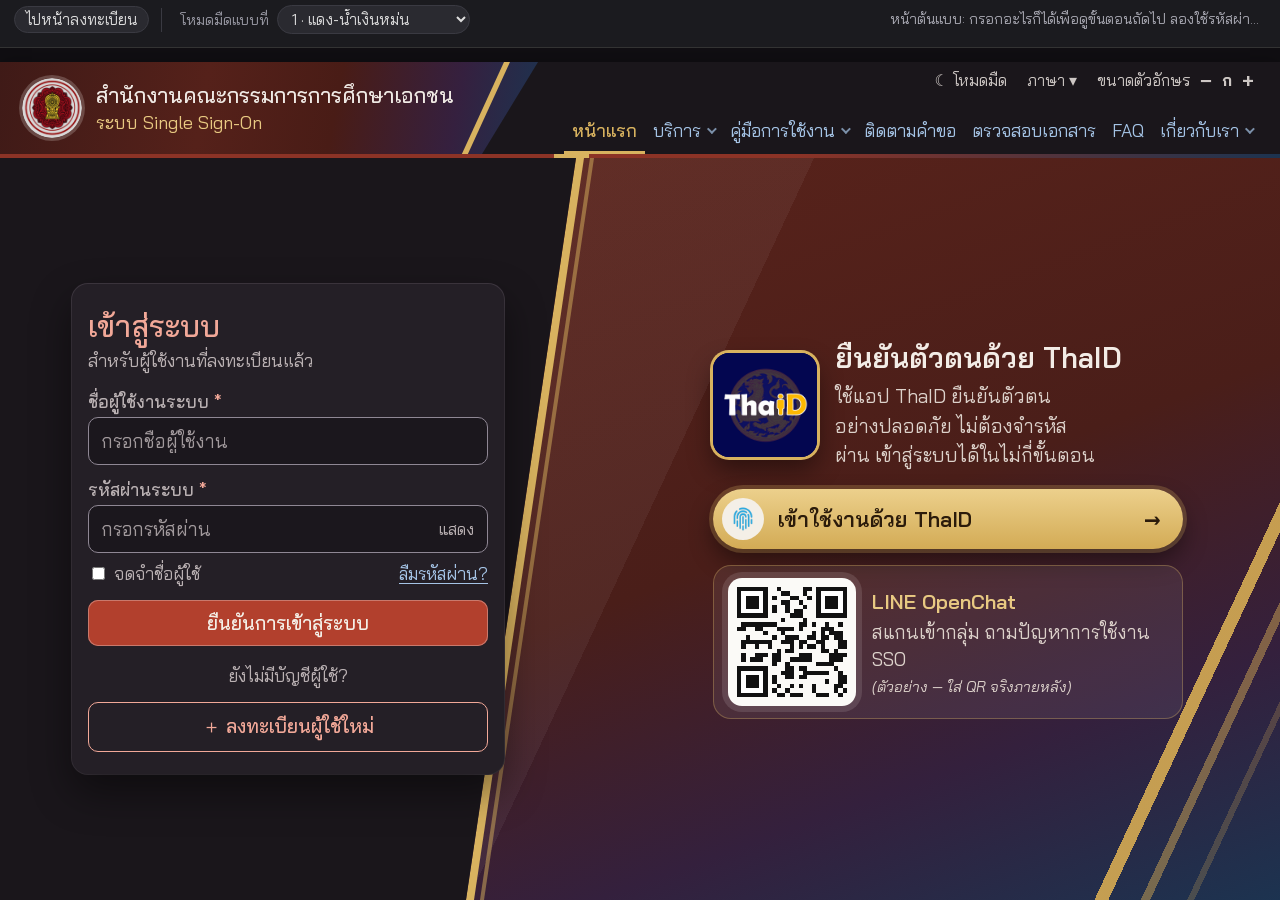
==== commit f94756ec: "Update index.html" ====
--- a/index.html
+++ b/index.html
@@ -390,82 +390,15 @@
 .rg{text-align:left}
 
 /* ======================= FOOTERS ======================= */
-.ft{font-size:.94rem;line-height:1.65}
-.ft a{cursor:pointer}
-.ft h4{margin:0 0 10px;font-size:1rem;font-weight:500}
-.ft ul{list-style:none;margin:0 0 16px;padding:0}
-.ft li{margin:5px 0}
-.ft .lnk:hover{text-decoration:underline;text-underline-offset:3px}
-.ft .ci{display:flex;gap:10px;align-items:flex-start;margin:8px 0}
-.ft .ci .ic{flex:none;width:30px;height:30px;border-radius:8px;display:inline-flex;align-items:center;justify-content:center;font-size:.95rem}
-.ft .ci small{display:block;opacity:.75;font-size:.82rem}
-.ft .totop{border:none;border-radius:999px;padding:6px 14px;font-size:.85rem;display:inline-flex;align-items:center;gap:6px}
-.ft .btm{display:flex;flex-wrap:wrap;gap:8px 18px;align-items:center;font-size:.85rem}
-.ft .btm .pol{display:flex;gap:16px;flex-wrap:wrap}
-.ft .btm .sp{margin-left:auto}
-.ft .ph{opacity:.65;font-style:italic}
 
 /* A footer */
-.vA .ft{position:relative;background:linear-gradient(160deg,var(--nav),var(--d) 55%,var(--sub));color:var(--lt);overflow:hidden}
-.vA .ft::before{content:"";position:absolute;inset:0;background:url("data:image/svg+xml,%3Csvg%20xmlns%3D%22http%3A//www.w3.org/2000/svg%22%20width%3D%2264%22%20height%3D%2264%22%20viewBox%3D%220%200%2064%2064%22%3E%3Cg%20fill%3D%22none%22%20stroke%3D%22%23f5c451%22%20stroke-width%3D%221.2%22%3E%3Cpath%20d%3D%22M32%208c6%208%206%2016%200%2024c-6-8-6-16%200-24z%22/%3E%3Cpath%20d%3D%22M32%2032c8-6%2016-6%2024%200c-8%206-16%206-24%200z%22/%3E%3Cpath%20d%3D%22M32%2032c-8-6-16-6-24%200c8%206%2016%206%2024%200z%22/%3E%3Cpath%20d%3D%22M32%2032c6%208%206%2016%200%2024c-6-8-6-16%200-24z%22/%3E%3Ccircle%20cx%3D%2232%22%20cy%3D%2232%22%20r%3D%223%22/%3E%3Ccircle%20cx%3D%220%22%20cy%3D%220%22%20r%3D%226%22/%3E%3Ccircle%20cx%3D%2264%22%20cy%3D%220%22%20r%3D%226%22/%3E%3Ccircle%20cx%3D%220%22%20cy%3D%2264%22%20r%3D%226%22/%3E%3Ccircle%20cx%3D%2264%22%20cy%3D%2264%22%20r%3D%226%22/%3E%3C/g%3E%3C/svg%3E") 0 0/64px 64px;opacity:.07;pointer-events:none}
-.vA .ft::after{content:"";position:absolute;left:0;right:0;top:0;height:4px;background:linear-gradient(90deg,transparent,var(--ac),var(--ac2),var(--ac),transparent)}
-.vA .ft-main{position:relative;display:grid;grid-template-columns:1.35fr 1fr 1.15fr 1.3fr;gap:34px;padding:46px 40px 30px}
-.vA .ft-brand .row{display:flex;gap:12px;align-items:center}
-.vA .ft-brand .logo{width:42px;height:42px;box-shadow:0 0 0 2px var(--ac2)}
-.vA .ft-brand h3{margin:0;font-family:"Noto Serif Thai",serif;font-weight:600;font-size:1.2rem;color:#fff;line-height:1.35}
-.vA .ft-brand .sys{color:var(--ac);margin:8px 0 10px 54px}
-.vA .ft-brand .desc{opacity:.8;font-size:.88rem;margin:0 0 0 54px}
-.vA .ft h4{color:var(--ac);display:flex;align-items:center;gap:8px}
-.vA .ft h4::after{content:"";flex:1;height:1px;background:linear-gradient(90deg,rgba(255,220,140,.45),transparent)}
-.vA .ft .lnk{color:var(--lt)} .vA .ft .lnk:hover{color:#fff}
-.vA .ft .ci .ic{background:rgba(255,255,255,.08);border:1px solid rgba(255,220,140,.35);color:var(--ac)}
-.vA .ft .ci b{color:#fff;font-weight:500}
-.vA .ft-bottom{position:relative;background:rgba(0,0,0,.28);border-top:1px solid rgba(255,220,140,.25);padding:12px 40px}
-.vA .ft .pol a{color:var(--lt)}
-.vA .ft .totop{background:rgba(255,255,255,.1);color:var(--ac);border:1px solid rgba(255,220,140,.4)}
 
 /* D footer */
-.vD .ft{background:var(--dbg);color:var(--dtx)}
-.vD .ft-wrap{display:grid;grid-template-columns:auto 1fr}
-.vD .ft-left{position:relative;background:linear-gradient(135deg,var(--d),var(--l));color:#fff;padding:36px 120px 32px 30px;clip-path:polygon(0 0,calc(100% - 56px) 0,100% 100%,0 100%);width:520px}
-.vD .ft-left::after{content:"";position:absolute;top:0;bottom:0;right:28px;width:6px;background:var(--dac);transform:skewX(24.6deg);transform-origin:bottom}
-.vD .ft-left .row{display:flex;gap:12px;align-items:center;margin-bottom:16px;max-width:330px}
-.vD .ft-left .logo{width:40px;height:40px;box-shadow:0 0 0 2px rgba(255,255,255,.3)}
-.vD .ft-left h3{margin:0;font-size:1.08rem;font-weight:500;line-height:1.35}
-.vD .ft-left .sys{margin:2px 0 0;color:var(--ac);font-size:.9rem}
-.vD .ft-left .ci .ic{background:rgba(255,255,255,.12);color:#fff}
-.vD .ft-left .ci b{font-weight:500}
-.vD .ft-right{display:grid;grid-template-columns:repeat(3,1fr);gap:26px;padding:36px 36px 26px 20px}
-.vD .ft h4{color:var(--dhi);padding-bottom:6px;border-bottom:2px solid var(--dac);display:inline-block}
-.vD .ft .lnk{color:var(--dtx)} .vD .ft .lnk:hover{color:var(--dhi)}
-.vD .ft-right .ci .ic{background:#fff;border:1px solid rgba(0,0,0,.08);color:var(--dhi)}
-.vD .ft-bottom{background:var(--m);color:rgba(255,255,255,.85);padding:11px 30px;border-top:4px solid var(--dac)}
-.vD .ft .pol a{color:#fff}
-.vD .ft .totop{background:var(--dac);color:var(--rd);font-weight:600}
 
 /* E footer */
-.vE .ft{position:relative;background:radial-gradient(900px 300px at 50% 100%,var(--l),var(--d) 70%);color:var(--lt);text-align:center;overflow:hidden;border-top:1px solid var(--ac2)}
-.vE .ft::before{content:"";position:absolute;inset:0;background:url("data:image/svg+xml,%3Csvg%20xmlns%3D%22http%3A//www.w3.org/2000/svg%22%20width%3D%2264%22%20height%3D%2264%22%20viewBox%3D%220%200%2064%2064%22%3E%3Cg%20fill%3D%22none%22%20stroke%3D%22%23f5c451%22%20stroke-width%3D%221.2%22%3E%3Cpath%20d%3D%22M32%208c6%208%206%2016%200%2024c-6-8-6-16%200-24z%22/%3E%3Cpath%20d%3D%22M32%2032c8-6%2016-6%2024%200c-8%206-16%206-24%200z%22/%3E%3Cpath%20d%3D%22M32%2032c-8-6-16-6-24%200c8%206%2016%206%2024%200z%22/%3E%3Cpath%20d%3D%22M32%2032c6%208%206%2016%200%2024c-6-8-6-16%200-24z%22/%3E%3Ccircle%20cx%3D%2232%22%20cy%3D%2232%22%20r%3D%223%22/%3E%3Ccircle%20cx%3D%220%22%20cy%3D%220%22%20r%3D%226%22/%3E%3Ccircle%20cx%3D%2264%22%20cy%3D%220%22%20r%3D%226%22/%3E%3Ccircle%20cx%3D%220%22%20cy%3D%2264%22%20r%3D%226%22/%3E%3Ccircle%20cx%3D%2264%22%20cy%3D%2264%22%20r%3D%226%22/%3E%3C/g%3E%3C/svg%3E") center/80px 80px;opacity:.07;pointer-events:none}
-.vE .ft-top{position:relative;padding:32px 30px 6px}
-.vE .ft-top .crest{display:inline-flex;align-items:center;gap:18px}
-.vE .ft-top .crest::before,.vE .ft-top .crest::after{content:"";width:60px;height:2px;background:linear-gradient(90deg,transparent,var(--ac))}
-.vE .ft-top .crest::after{transform:scaleX(-1)}
-.vE .ft-top .logo{width:40px;height:40px;box-shadow:0 0 0 2px var(--ac)}
-.vE .ft-top h3{margin:8px 0 0;font-family:"Noto Serif Thai",serif;font-weight:700;font-size:1.35rem;background:linear-gradient(180deg,#fff6dc,var(--ac) 60%,var(--ac2));-webkit-background-clip:text;background-clip:text;color:transparent}
-.vE .ft-top .sys{margin:2px 0 0;letter-spacing:3px;font-size:.88rem}
-.vE .ft-cols{position:relative;display:flex;justify-content:center;gap:60px;padding:26px 30px 6px;flex-wrap:wrap}
-.vE .ft-cols>div{min-width:180px}
-.vE .ft h4{color:var(--ac);letter-spacing:.5px}
-.vE .ft .lnk{color:var(--lt)} .vE .ft .lnk:hover{color:#fff}
-.vE .ft-contact{position:relative;display:flex;justify-content:center;gap:12px;flex-wrap:wrap;padding:8px 30px 28px}
 .vE .chipc{display:inline-flex;align-items:center;gap:8px;border:1px solid rgba(255,220,140,.4);background:rgba(0,0,0,.18);border-radius:999px;padding:7px 16px;font-size:.88rem;color:#fff;text-align:left}
 .vE .chipc i{font-style:normal;color:var(--ac)}
 .vE .chipc small{opacity:.75}
-.vE .ft-bottom{position:relative;background:var(--nav);border-top:1px solid var(--ac2);padding:11px 30px;justify-content:center}
-.vE .ft .btm .sp{margin-left:0}
-.vE .ft .pol a{color:var(--ac)}
-.vE .ft .totop{background:linear-gradient(180deg,var(--ac),var(--ac2));color:var(--nav)}
-.all .ft-main,.all .ft-wrap,.all .ft-cols,.all .ft-top,.all .ft-contact{}
 
 /* ---------- mobile ---------- */
 @media (max-width:980px){
@@ -495,18 +428,6 @@
   .vE .logo{width:72px;height:72px}.vE .ttl h1{font-size:1.35rem}
   .vE .burger{display:flex;margin:10px auto 0;border:1px solid var(--ac2);color:var(--ac)}
 
-  .vA .ft-main{grid-template-columns:1fr 1fr;gap:24px;padding:32px 18px 20px}
-  .vA .ft-brand,.vA .ft-contact{grid-column:1/-1}
-  .vA .ft-bottom,.vD .ft-bottom,.vE .ft-bottom{padding:12px 16px}
-  .ft .btm .sp{margin-left:0}
-  .vD .ft-wrap{grid-template-columns:1fr}
-  .vD .ft-left{clip-path:none;width:auto;padding:28px 18px}.vD .ft-left .row{max-width:none}
-  .vD .ft-left::after{display:none}
-  .vD .ft-right{grid-template-columns:1fr 1fr;padding:24px 18px}
-  .vD .ft-right>div:last-child{grid-column:1/-1}
-  .vE .ft-cols{gap:10px 30px;text-align:left;justify-content:flex-start}
-  .vE .ft-top .crest::before,.vE .ft-top .crest::after{width:36px}
-  .vE .ft-top h3{font-size:1.1rem}
 
   .home{grid-template-columns:1fr;gap:22px}.home .lcard{order:-1}.welcome{padding-top:0}
   .welcome h2{font-size:1.45rem!important}
@@ -536,9 +457,6 @@
 .vD.t-sso .strip{background:linear-gradient(90deg,var(--r) 43.3%,var(--dac) 43.3% 46%,var(--m) 46%)}
 .vD.t-sso .nv-link{color:var(--btx)}
 .vD.t-sso .nv-item:hover>.nv-link,.vD.t-sso .nv-item.open>.nv-link,.vD.t-sso .nv-item.active>.nv-link{color:var(--rtx)}
-.vD.t-sso .ft-left{background:linear-gradient(135deg,var(--rd),var(--r) 55%,var(--rl))}
-.vD.t-sso .ft h4{color:var(--btx)}
-.vD.t-sso .ft-bottom{background:var(--d);border-top-color:var(--dac)}
 .t-sso .cw-r{background:linear-gradient(160deg,var(--rd),var(--r) 55%,var(--rl))}
 .t-sso .cw-box h3,.t-sso .demo h2{color:var(--m)}
 .t-sso .lcard .lh{background:linear-gradient(120deg,var(--rd),var(--r) 60%,var(--rl))}
@@ -563,12 +481,7 @@
 .vD.t-sso .ttl p{font-size:.95rem}
 .vD.t-sso .nv-link{padding:12px 8px 14px;font-size:.92rem}
 .vD.t-sso .util{font-size:.84rem}
-.vD.t-sso .ft-left{width:560px;padding:34px 150px 30px 30px}
-.vD.t-sso .ft-left .row{max-width:none}
-.vD.t-sso .ft-left .row{max-width:340px}
 @media (max-width:700px){
-  .vD.t-sso .ft-left .row{max-width:none}
-  .vD.t-sso .ft-right{grid-template-columns:1fr;padding:22px 18px}
   .cw-r{padding:36px 20px 30px}
 }
 
@@ -593,7 +506,6 @@
 html[data-mode=dark] .vD.t-sso .nv-sub,html[data-mode=dark] .t-sso .pop-menu{background:var(--card);box-shadow:0 14px 30px rgba(0,0,0,.6)}
 html[data-mode=dark] .vD.t-sso .nv-sub a,html[data-mode=dark] .t-sso .pop-menu button{color:var(--ctx);background:none}
 html[data-mode=dark] .vD.t-sso .nv-sub a:hover,html[data-mode=dark] .vD.t-sso .nv-sub a.active,html[data-mode=dark] .t-sso .pop-menu button:hover,html[data-mode=dark] .t-sso .pop-menu button.on{background:#272c3f;color:var(--dac)}
-html[data-mode=dark] .vD.t-sso .ft-right .ci .ic{background:#272c3f;color:var(--dac);border-color:#333a50}
 .t-sso .fld input,.t-sso .fld select,.t-sso .fld textarea{background:var(--card);color:var(--ctx);border-color:var(--fld)}
 html[data-mode=dark] .t-sso .otp input{background:var(--card);color:var(--ctx);border-color:var(--fld)}
 .t-sso .cw-box .sub,.t-sso .cw-box .newu,.t-sso .between label,.t-sso .fld label{color:var(--ink)}
@@ -618,7 +530,6 @@
 html[data-mode=dark] .rg .pv .ghost{color:#6f6c80}
 html[data-mode=dark] .rg .pv .hl{background:rgba(240,180,41,.2)}
 html[data-mode=dark] .rg .pv .hl,html[data-mode=dark] .rg .pv .hl dd{color:#fff}
-.vD.t-sso .ft-left .row{max-width:290px}
 .cw-r .tid-fig img{width:min(100%,300px);height:auto;border-radius:50%;box-shadow:0 14px 34px rgba(0,0,0,.4),0 0 0 4px var(--dac)}
 
 .t-sso .pop-menu{background:var(--card);color:var(--ctx)}
@@ -674,9 +585,8 @@
 .rg.t-sso .mbox h3{color:var(--rtx)}
 
 /* ===== single gradient: red (dominant) fading into blue, gold unchanged ===== */
-.vD.t-sso .left,.vD.t-sso .ft-left{background:var(--g-hd)}
+.vD.t-sso .left{background:var(--g-hd)}
 .vD.t-sso .strip{background:linear-gradient(90deg,var(--r) 0 43.3%,var(--dac) 43.3% 46%,var(--r) 46% 62%,var(--g-end) 100%)}
-.vD.t-sso .ft-bottom{background:var(--g-bar)}
 .t-sso .cw-r{background:var(--g-pn)}
 html[data-tid="3"] .cw-r{background-image:linear-gradient(115deg,transparent 0 84%,color-mix(in srgb,var(--dln) 95%,transparent) 84% 85.2%,transparent 85.2% 88%,color-mix(in srgb,var(--dln) 50%,transparent) 88% 88.8%,transparent 88.8% 92%,color-mix(in srgb,var(--dln) 25%,transparent) 92% 92.6%,transparent 92.6%),linear-gradient(115deg,rgba(255,255,255,.05) 0 30%,transparent 30%),var(--g-pn)}
 
@@ -684,8 +594,6 @@
 input,select,textarea,button{font-family:inherit}
 
 /* footer bottom links: gold on hover */
-.vD .ft-bottom .pol a{transition:color .15s}
-.vD .ft-bottom .pol a:hover,.vD .ft-bottom .pol a:focus-visible{color:#f7d57f}
 
 /* ===== login fits the first screen: slim the chrome, keep login full size ===== */
 .switch{padding:5px 14px;gap:6px}
@@ -807,12 +715,589 @@
 html[data-tid] .t-sso .cw-r::before,.t-sso .cw-r::after{display:none}
 }
 html[data-mode=dark] .rg .seg small,html[data-mode=dark] .rg .seg button small{color:var(--ink)}
+
+.switch select{background:#2a2a30;color:#ddd;border:1px solid #3a3a42;border-radius:999px;padding:3px 10px;font-size:.8rem;font-family:inherit}
+
+/* DARK2-BEGIN: โหมดมืด 10 แบบ — html[data-mode=dark][data-dk="1".."10"] (ไม่มี data-dk = แบบ 1) · แก้เฉพาะโหมดมืด */
+html[data-mode=dark],html[data-mode=dark] .t-sso{--ow:#f4efe7;--ok-bg:#17291f;--ok-tx:#9fdcb5;--ok-bd:#2f5a41;--er-bg:#33191a;--er-tx:#ffb8aa;--er-bd:#6a3030;--qr-tile:#fbfaf7}
+/* 1 · แดง-น้ำเงินหม่น */
+html[data-mode=dark]:not([data-dk]),html[data-mode=dark]:not([data-dk]) .t-sso,html[data-mode=dark][data-dk="1"],html[data-mode=dark][data-dk="1"] .t-sso{
+  --bodybg:#100e12;
+  --page:#1a161b;
+  --cream:#1a161b;
+  --dbg:#1a161b;
+  --card:#241f26;
+  --inp:#1b171d;
+  --line:#3f3841;
+  --fld:#8f8794;
+  --surf2:#2f2933;
+  --dtx:#ece6e2;
+  --ctx:#ece6e2;
+  --ink:#bab1b3;
+  --rtx:#f2a898;
+  --btx:#a5c4e6;
+  --dhi:#f4b4a4;
+  --dac:#d8b25f;
+  --ac2:#d8b25f;
+  --acd:#d8b25f;
+  --ac:#e8c982;
+  --r:#8c3326;
+  --rd:#3f1a17;
+  --rl:#6b2c23;
+  --m:#2d5a88;
+  --d:#14253b;
+  --nav:#14253b;
+  --rbtn:#b2402d;
+  --avf:#b2402d;
+  --btnh:#913424;
+  --btnbd:#c9796c;
+  --hd-tx:#efe9e4;
+  --hd-tx2:#dcd2cd;
+  --lt:#dcd2cd;
+  --g-hd:linear-gradient(100deg,#3f1a17 0%,#55211a 38%,#491c16 62%,#35203f 84%,#1c3350 100%);
+  --g-pn:linear-gradient(160deg,#5a231b 0%,#4a1e19 48%,#34203d 76%,#1c3350 100%);
+  --strip:linear-gradient(90deg,#8c3326 0 43.3%,#d8b25f 43.3% 46%,#8c3326 46% 62%,#1c3350 100%);
+  --dln:#cda452;
+  --pn-h:#f3ece6;
+  --pn-p:#ddd2cb;
+  --qrc-bg:rgba(255,255,255,.07);
+  --qrc-bd:rgba(216,178,95,.35);
+  --cap1:#ecd08c;
+  --cap2:#d3ab55;
+  --capt:#2b1b0b;
+  --rt:#2f2933}
+/* 2 · ดำเรียบ เส้นทองบาง */
+html[data-mode=dark][data-dk="2"],html[data-mode=dark][data-dk="2"] .t-sso{
+  --bodybg:#0b0b0c;
+  --page:#131314;
+  --cream:#131314;
+  --dbg:#131314;
+  --card:#1c1c1e;
+  --inp:#141415;
+  --line:#36332d;
+  --fld:#8d8778;
+  --surf2:#262529;
+  --dtx:#ebe7df;
+  --ctx:#ebe7df;
+  --ink:#b8b1a4;
+  --rtx:#e3bd6f;
+  --btx:#d6c08f;
+  --dhi:#ecca86;
+  --dac:#cfa95a;
+  --ac2:#cfa95a;
+  --acd:#cfa95a;
+  --ac:#dcbc74;
+  --r:#26262a;
+  --rd:#1f1f22;
+  --rl:#2d2d31;
+  --m:#6a5424;
+  --d:#121214;
+  --nav:#121214;
+  --rbtn:#a63a2c;
+  --avf:#a63a2c;
+  --btnh:#882f24;
+  --btnbd:#c0756b;
+  --hd-tx:#eee9e0;
+  --hd-tx2:#d2cbbe;
+  --lt:#d2cbbe;
+  --g-hd:linear-gradient(100deg,#1d1d20 0%,#232327 100%);
+  --g-pn:linear-gradient(160deg,#202024 0%,#18181b 100%);
+  --strip:linear-gradient(90deg,#6f5629 0%,#cfa95a 46%,#6f5629 100%);
+  --dln:#b9954d;
+  --pn-h:#efe9df;
+  --pn-p:#d0c9bb;
+  --qrc-bg:rgba(255,255,255,.04);
+  --qrc-bd:rgba(207,169,90,.45);
+  --cap1:#e4c581;
+  --cap2:#c9a352;
+  --capt:#241707;
+  --rt:#262529}
+/* 3 · ถ่านอุ่น */
+html[data-mode=dark][data-dk="3"],html[data-mode=dark][data-dk="3"] .t-sso{
+  --bodybg:#121010;
+  --page:#1c1917;
+  --cream:#1c1917;
+  --dbg:#1c1917;
+  --card:#27221f;
+  --inp:#1e1b19;
+  --line:#433c36;
+  --fld:#938a80;
+  --surf2:#322c28;
+  --dtx:#eee7de;
+  --ctx:#eee7de;
+  --ink:#bdb2a6;
+  --rtx:#eaa48f;
+  --btx:#9fc3d8;
+  --dhi:#f0b8a4;
+  --dac:#d6ae62;
+  --ac2:#d6ae62;
+  --acd:#d6ae62;
+  --ac:#e5c98a;
+  --r:#8d3a2b;
+  --rd:#3c2420;
+  --rl:#6a3a2f;
+  --m:#365f7f;
+  --d:#1c2a36;
+  --nav:#1c2a36;
+  --rbtn:#b04a34;
+  --avf:#b04a34;
+  --btnh:#903c2a;
+  --btnbd:#c78070;
+  --hd-tx:#f0e9e0;
+  --hd-tx2:#d9cdc2;
+  --lt:#d9cdc2;
+  --g-hd:linear-gradient(100deg,#3b2622 0%,#4a2c25 45%,#42302b 70%,#2b3540 100%);
+  --g-pn:linear-gradient(160deg,#4d2e27 0%,#3f2a26 50%,#2b3039 100%);
+  --strip:linear-gradient(90deg,#9a4533 0 43.3%,#d6ae62 43.3% 46%,#9a4533 46% 62%,#2b3540 100%);
+  --dln:#c9a25c;
+  --pn-h:#f2ebe2;
+  --pn-p:#dccfc3;
+  --qrc-bg:rgba(255,255,255,.07);
+  --qrc-bd:rgba(214,174,98,.35);
+  --cap1:#e9cd8c;
+  --cap2:#cfa956;
+  --capt:#2a1a0b;
+  --rt:#322c28}
+/* 4 · กรมท่าลึก */
+html[data-mode=dark][data-dk="4"],html[data-mode=dark][data-dk="4"] .t-sso{
+  --bodybg:#090e15;
+  --page:#0f1722;
+  --cream:#0f1722;
+  --dbg:#0f1722;
+  --card:#172230;
+  --inp:#111a26;
+  --line:#2c3a4d;
+  --fld:#7f93ab;
+  --surf2:#1f2d3f;
+  --dtx:#e6ebf2;
+  --ctx:#e6ebf2;
+  --ink:#aebacb;
+  --rtx:#f0a899;
+  --btx:#9ec5ee;
+  --dhi:#a9cdf2;
+  --dac:#d4b068;
+  --ac2:#d4b068;
+  --acd:#d4b068;
+  --ac:#e2c585;
+  --r:#1e3a5c;
+  --rd:#162b47;
+  --rl:#2a4d78;
+  --m:#2c5a8c;
+  --d:#0e1a2b;
+  --nav:#0e1a2b;
+  --rbtn:#b5452f;
+  --avf:#b5452f;
+  --btnh:#943826;
+  --btnbd:#cb7c6d;
+  --hd-tx:#eaeff6;
+  --hd-tx2:#cbd5e3;
+  --lt:#cbd5e3;
+  --g-hd:linear-gradient(100deg,#10203a 0%,#162c49 50%,#1a3454 100%);
+  --g-pn:linear-gradient(160deg,#183250 0%,#132640 60%,#0f2038 100%);
+  --strip:linear-gradient(90deg,#a3402f 0 43.3%,#d4b068 43.3% 46%,#1d3a5d 46%);
+  --dln:#cfa95f;
+  --pn-h:#eef2f8;
+  --pn-p:#cdd8e6;
+  --qrc-bg:rgba(255,255,255,.06);
+  --qrc-bd:rgba(212,176,104,.35);
+  --cap1:#ead08c;
+  --cap2:#d0aa57;
+  --capt:#1f1507;
+  --rt:#1f2d3f}
+/* 5 · เอสเปรสโซ */
+html[data-mode=dark][data-dk="5"],html[data-mode=dark][data-dk="5"] .t-sso{
+  --bodybg:#0f0b09;
+  --page:#19130f;
+  --cream:#19130f;
+  --dbg:#19130f;
+  --card:#251c16;
+  --inp:#1b1410;
+  --line:#45362b;
+  --fld:#9a8574;
+  --surf2:#31251d;
+  --dtx:#f0e6da;
+  --ctx:#f0e6da;
+  --ink:#c4b19f;
+  --rtx:#e9a98a;
+  --btx:#d9bf94;
+  --dhi:#f2c09f;
+  --dac:#d9ae66;
+  --ac2:#d9ae66;
+  --acd:#d9ae66;
+  --ac:#e8cc92;
+  --r:#8a3d28;
+  --rd:#35211a;
+  --rl:#5b3426;
+  --m:#6a4630;
+  --d:#1a120d;
+  --nav:#1a120d;
+  --rbtn:#a9452c;
+  --avf:#a9452c;
+  --btnh:#8a3824;
+  --btnbd:#c27c6b;
+  --hd-tx:#f2e8dc;
+  --hd-tx2:#d8c8b8;
+  --lt:#d8c8b8;
+  --g-hd:linear-gradient(100deg,#3a251b 0%,#4a2e21 50%,#3a251b 100%);
+  --g-pn:linear-gradient(160deg,#4a2e21 0%,#392419 60%,#2b1c14 100%);
+  --strip:linear-gradient(90deg,#8a3d28 0 43.3%,#d9ae66 43.3% 46%,#8a3d28 46% 70%,#5b3426 100%);
+  --dln:#cfa760;
+  --pn-h:#f4eadf;
+  --pn-p:#dccbba;
+  --qrc-bg:rgba(255,255,255,.06);
+  --qrc-bd:rgba(217,174,102,.35);
+  --cap1:#ebcf8e;
+  --cap2:#d1aa58;
+  --capt:#2a1a0a;
+  --rt:#31251d}
+/* 6 · สเลตเย็น */
+html[data-mode=dark][data-dk="6"],html[data-mode=dark][data-dk="6"] .t-sso{
+  --bodybg:#0d1014;
+  --page:#151a20;
+  --cream:#151a20;
+  --dbg:#151a20;
+  --card:#1e252d;
+  --inp:#171d24;
+  --line:#333d49;
+  --fld:#8392a3;
+  --surf2:#28323d;
+  --dtx:#e7ebef;
+  --ctx:#e7ebef;
+  --ink:#b0bac6;
+  --rtx:#f0a898;
+  --btx:#9fc4e0;
+  --dhi:#aed0ea;
+  --dac:#d3b06a;
+  --ac2:#d3b06a;
+  --acd:#d3b06a;
+  --ac:#e0c68a;
+  --r:#8a3d34;
+  --rd:#222c38;
+  --rl:#34424f;
+  --m:#2f6485;
+  --d:#18212b;
+  --nav:#18212b;
+  --rbtn:#b04436;
+  --avf:#b04436;
+  --btnh:#90372c;
+  --btnbd:#c77c72;
+  --hd-tx:#eaeef2;
+  --hd-tx2:#cbd3dc;
+  --lt:#cbd3dc;
+  --g-hd:linear-gradient(100deg,#222d3a 0%,#2b3947 55%,#263341 100%);
+  --g-pn:linear-gradient(160deg,#2c3a49 0%,#222d3a 55%,#1a232d 100%);
+  --strip:linear-gradient(90deg,#a8453a 0 43.3%,#d3b06a 43.3% 46%,#a8453a 46% 62%,#34424f 100%);
+  --dln:#c6a463;
+  --pn-h:#eef1f5;
+  --pn-p:#cdd5de;
+  --qrc-bg:rgba(255,255,255,.06);
+  --qrc-bd:rgba(211,176,106,.35);
+  --cap1:#e8cd8b;
+  --cap2:#cfa957;
+  --capt:#1f1708;
+  --rt:#28323d}
+/* 7 · ไวน์เบอร์กันดี */
+html[data-mode=dark][data-dk="7"],html[data-mode=dark][data-dk="7"] .t-sso{
+  --bodybg:#100a0d;
+  --page:#1b1216;
+  --cream:#1b1216;
+  --dbg:#1b1216;
+  --card:#281b21;
+  --inp:#1d1318;
+  --line:#4a3039;
+  --fld:#9b8089;
+  --surf2:#35252c;
+  --dtx:#f0e5e6;
+  --ctx:#f0e5e6;
+  --ink:#c6b0b5;
+  --rtx:#f1a3a0;
+  --btx:#aebfe8;
+  --dhi:#f4b3b0;
+  --dac:#d8b068;
+  --ac2:#d8b068;
+  --acd:#d8b068;
+  --ac:#e8c98a;
+  --r:#8b2a3a;
+  --rd:#3b141f;
+  --rl:#6a2434;
+  --m:#4a508c;
+  --d:#1c1430;
+  --nav:#1c1430;
+  --rbtn:#b23a48;
+  --avf:#b23a48;
+  --btnh:#912f3b;
+  --btnbd:#c9757e;
+  --hd-tx:#f3e9ea;
+  --hd-tx2:#dccace;
+  --lt:#dccace;
+  --g-hd:linear-gradient(100deg,#3d1520 0%,#521b29 40%,#47182a 70%,#2a1c3d 100%);
+  --g-pn:linear-gradient(160deg,#4c1a27 0%,#491a28 50%,#2d1c3e 100%);
+  --strip:linear-gradient(90deg,#9c3144 0 43.3%,#d8b068 43.3% 46%,#9c3144 46% 62%,#2a1c3d 100%);
+  --dln:#cfa45f;
+  --pn-h:#f5ebec;
+  --pn-p:#e0cdd1;
+  --qrc-bg:rgba(255,255,255,.07);
+  --qrc-bd:rgba(216,176,104,.35);
+  --cap1:#ecd08d;
+  --cap2:#d2ab58;
+  --capt:#2b1609;
+  --rt:#35252c}
+/* 8 · พลบค่ำม่วงคราม */
+html[data-mode=dark][data-dk="8"],html[data-mode=dark][data-dk="8"] .t-sso{
+  --bodybg:#0c0b14;
+  --page:#151322;
+  --cream:#151322;
+  --dbg:#151322;
+  --card:#1e1b2f;
+  --inp:#171526;
+  --line:#38355a;
+  --fld:#8a88b3;
+  --surf2:#29263f;
+  --dtx:#e9e7f2;
+  --ctx:#e9e7f2;
+  --ink:#b6b3cc;
+  --rtx:#f0aaa2;
+  --btx:#a9b9f0;
+  --dhi:#c0c9f5;
+  --dac:#d6b26a;
+  --ac2:#d6b26a;
+  --acd:#d6b26a;
+  --ac:#e4c88c;
+  --r:#7f3050;
+  --rd:#2a1a3c;
+  --rl:#4b2a5a;
+  --m:#4a4f9a;
+  --d:#17153a;
+  --nav:#17153a;
+  --rbtn:#b3405a;
+  --avf:#b3405a;
+  --btnh:#923449;
+  --btnbd:#c9798b;
+  --hd-tx:#eceaf4;
+  --hd-tx2:#cfcce0;
+  --lt:#cfcce0;
+  --g-hd:linear-gradient(100deg,#2b1b40 0%,#3a2250 45%,#2e2050 75%,#1e2a58 100%);
+  --g-pn:linear-gradient(160deg,#32204a 0%,#2c1d4a 55%,#1b2552 100%);
+  --strip:linear-gradient(90deg,#9a3d5c 0 43.3%,#d6b26a 43.3% 46%,#9a3d5c 46% 62%,#1e2a58 100%);
+  --dln:#cba765;
+  --pn-h:#f0eef8;
+  --pn-p:#d5d1e6;
+  --qrc-bg:rgba(255,255,255,.06);
+  --qrc-bd:rgba(214,178,106,.35);
+  --cap1:#e9cd8d;
+  --cap2:#d0aa59;
+  --capt:#221608;
+  --rt:#29263f}
+/* 9 · เขียวสนเข้ม */
+html[data-mode=dark][data-dk="9"],html[data-mode=dark][data-dk="9"] .t-sso{
+  --bodybg:#0a100e;
+  --page:#111a17;
+  --cream:#111a17;
+  --dbg:#111a17;
+  --card:#1a2622;
+  --inp:#131d1a;
+  --line:#2f4640;
+  --fld:#7fa093;
+  --surf2:#233430;
+  --dtx:#e5ede8;
+  --ctx:#e5ede8;
+  --ink:#acc0b6;
+  --rtx:#f0a68c;
+  --btx:#9fd0c0;
+  --dhi:#b4e0d2;
+  --dac:#d3b266;
+  --ac2:#d3b266;
+  --acd:#d3b266;
+  --ac:#e2c98c;
+  --r:#7a3b29;
+  --rd:#14312a;
+  --rl:#1f4a3f;
+  --m:#2a6b5b;
+  --d:#0f2620;
+  --nav:#0f2620;
+  --rbtn:#a8492f;
+  --avf:#a8492f;
+  --btnh:#893b26;
+  --btnbd:#c27f6d;
+  --hd-tx:#e8f0eb;
+  --hd-tx2:#c6d6cd;
+  --lt:#c6d6cd;
+  --g-hd:linear-gradient(100deg,#12332b 0%,#173a30 50%,#153a31 100%);
+  --g-pn:linear-gradient(160deg,#173b31 0%,#143a30 55%,#0f2d26 100%);
+  --strip:linear-gradient(90deg,#a8492f 0 43.3%,#d3b266 43.3% 46%,#a8492f 46% 62%,#1f4a3f 100%);
+  --dln:#c6a763;
+  --pn-h:#eef4f0;
+  --pn-p:#cfdcd4;
+  --qrc-bg:rgba(255,255,255,.06);
+  --qrc-bd:rgba(211,178,102,.35);
+  --cap1:#e8cd8c;
+  --cap2:#cfab58;
+  --capt:#1c1507;
+  --rt:#233430}
+/* 10 · เทาหม่น (ลดแสงจ้า) */
+html[data-mode=dark][data-dk="10"],html[data-mode=dark][data-dk="10"] .t-sso{
+  --bodybg:#1a1b1f;
+  --page:#25272c;
+  --cream:#25272c;
+  --dbg:#25272c;
+  --card:#2f3238;
+  --inp:#272a2f;
+  --line:#484c55;
+  --fld:#959aa5;
+  --surf2:#3a3e46;
+  --dtx:#e8e9ec;
+  --ctx:#e8e9ec;
+  --ink:#b9bcc4;
+  --rtx:#f1ab9c;
+  --btx:#a8c8ea;
+  --dhi:#f4bcae;
+  --dac:#d5b36d;
+  --ac2:#d5b36d;
+  --acd:#d5b36d;
+  --ac:#e3ca90;
+  --r:#7f372e;
+  --rd:#3a3d46;
+  --rl:#4d515c;
+  --m:#4c6f94;
+  --d:#2a2d35;
+  --nav:#2a2d35;
+  --rbtn:#b24b3a;
+  --avf:#b24b3a;
+  --btnh:#913d2f;
+  --btnbd:#c98175;
+  --hd-tx:#eef0f3;
+  --hd-tx2:#d0d3da;
+  --lt:#d0d3da;
+  --g-hd:linear-gradient(100deg,#383b44 0%,#40444e 60%,#383b44 100%);
+  --g-pn:linear-gradient(160deg,#3d414b 0%,#343841 60%,#2c2f37 100%);
+  --strip:linear-gradient(90deg,#a85042 0 43.3%,#d5b36d 43.3% 46%,#a85042 46% 62%,#4d515c 100%);
+  --dln:#c9a867;
+  --pn-h:#f1f2f5;
+  --pn-p:#d5d8df;
+  --qrc-bg:rgba(255,255,255,.06);
+  --qrc-bd:rgba(213,179,109,.35);
+  --cap1:#ebd093;
+  --cap2:#d2ae5d;
+  --capt:#241a0a;
+  --rt:#3a3e46}
+/* ---- ตัวใช้โทเคนโหมดมืด (ใช้ร่วมทุกแบบ) ---- */
+html[data-mode=dark] body{background:var(--bodybg,#0c0c0d)}
+html[data-mode=dark] .t-sso .demo{color:var(--dtx)}
+html[data-mode=dark] .t-sso .demo.lg{background:var(--page)}
+/* ส่วนหัว */
+html[data-mode=dark] .vD.t-sso .left{color:var(--hd-tx)}
+html[data-mode=dark] .vD.t-sso .ttl p{color:var(--ac)}
+html[data-mode=dark] .vD.t-sso .logo{box-shadow:0 0 0 3px color-mix(in srgb,var(--hd-tx) 22%,transparent)}
+html[data-mode=dark] .vD.t-sso .strip{background:var(--strip)}
+html[data-mode=dark] .vD.t-sso .nv-link{color:var(--btx)}
+html[data-mode=dark] .vD.t-sso .nv-item:hover>.nv-link,html[data-mode=dark] .vD.t-sso .nv-item.open>.nv-link,html[data-mode=dark] .vD.t-sso .nv-item.active>.nv-link{color:var(--dac)}
+html[data-mode=dark] .vD.t-sso .burger{color:var(--hd-tx)}
+html[data-mode=dark] .vD.t-sso .nv-sub,html[data-mode=dark] .t-sso .pop-menu{background:var(--card);box-shadow:0 14px 30px rgba(0,0,0,.55),0 0 0 1px var(--line)}
+html[data-mode=dark] .vD.t-sso .nv-sub a:hover,html[data-mode=dark] .vD.t-sso .nv-sub a.active,html[data-mode=dark] .t-sso .pop-menu button:hover,html[data-mode=dark] .t-sso .pop-menu button.on{background:var(--surf2);color:var(--dac)}
+/* แผง ThaID */
+html[data-mode=dark] .cw-r .tid-h{color:var(--pn-h)}
+html[data-mode=dark] .cw-r .tid-p,html[data-mode=dark] .cw-r .tid-qr .qrx{color:var(--pn-p)}
+html[data-mode=dark] .cw-r .tid-qr .qrx b{color:var(--ac)}
+html[data-mode=dark] .cw-r .tid-qr .qrx .ph{opacity:1}
+html[data-mode=dark] .cw-r .tid-qr{background:var(--qrc-bg);border-color:var(--qrc-bd)}
+html[data-mode=dark] .cw-r .tid-qr .qrt{background:var(--qr-tile);box-shadow:0 0 0 6px color-mix(in srgb,var(--hd-tx) 13%,transparent)}
+html[data-mode=dark] .cw-r .tid-fig img{box-shadow:0 0 0 3px var(--dac),0 12px 26px rgba(0,0,0,.45)}
+html[data-mode=dark][data-btn="7"] .cw-r .btn-tid{background:linear-gradient(180deg,var(--cap1),var(--cap2));color:var(--capt);box-shadow:0 0 0 4px color-mix(in srgb,var(--dac) 24%,transparent),0 12px 24px rgba(0,0,0,.45)}
+html[data-mode=dark][data-btn="7"] .cw-r .btn-tid .arr{color:var(--capt)}
+html[data-mode=dark][data-btn] .cw-r .btn-tid .fp{background:var(--ow)}
+/* การ์ดฟอร์ม + ช่องกรอก */
+html[data-mode=dark] .t-sso .cw-box{background:var(--card);color:var(--ctx);box-shadow:0 18px 40px rgba(0,0,0,.45),0 0 0 1px var(--line)}
+html[data-mode=dark] .t-sso .fld input,html[data-mode=dark] .t-sso .fld select,html[data-mode=dark] .t-sso .fld textarea,html[data-mode=dark] .t-sso .otp input{background:var(--inp);color:var(--ctx);border-color:var(--fld)}
+html[data-mode=dark] .t-sso .fld input::placeholder,html[data-mode=dark] .t-sso .fld textarea::placeholder{color:color-mix(in srgb,var(--ink) 85%,var(--inp));opacity:1}
+html[data-mode=dark] .t-sso .fld input:focus,html[data-mode=dark] .t-sso .fld select:focus,html[data-mode=dark] .t-sso .otp input:focus{border-color:var(--ac);box-shadow:0 0 0 3px color-mix(in srgb,var(--ac) 38%,transparent)}
+html[data-mode=dark] .t-sso .fld.bad input,html[data-mode=dark] .t-sso .fld.bad select{border-color:var(--er-tx)}
+html[data-mode=dark] .t-sso :is(a,button,input,select,summary):focus-visible{outline:2px solid var(--ac);outline-offset:2px}
+html[data-mode=dark] .t-sso input[type=checkbox],html[data-mode=dark] .t-sso input[type=radio]{accent-color:var(--ac)}
+html[data-mode=dark] .t-sso .fld .hint,html[data-mode=dark] .t-sso .fld .eye,html[data-mode=dark] .t-sso .between label,html[data-mode=dark] .t-sso .or{color:var(--ink)}
+html[data-mode=dark] .t-sso .or::before,html[data-mode=dark] .t-sso .or::after{background:var(--line)}
+html[data-mode=dark] .t-sso .fld .err,html[data-mode=dark] .t-sso .rg .fld .err,html[data-mode=dark] .t-sso .rg .cerr{color:var(--er-tx)}
+/* ปุ่ม */
+html[data-mode=dark] .t-sso .btn-p,html[data-mode=dark] .t-sso .cw-box .btn-p{background:var(--rbtn);color:var(--ow);box-shadow:inset 0 0 0 1px var(--btnbd)}
+html[data-mode=dark] .t-sso .btn-p:hover,html[data-mode=dark] .t-sso .cw-box .btn-p:hover,html[data-mode=dark] .rg.t-sso .btn-p:hover{background:var(--btnh)}
+html[data-mode=dark] .t-sso .btn-o,html[data-mode=dark] .t-sso .cw-box .btn-o,html[data-mode=dark] .t-sso .rg .btn-o{background:transparent;color:var(--rtx);border-color:var(--rtx)}
+html[data-mode=dark] .t-sso .btn-o:hover,html[data-mode=dark] .t-sso .cw-box .btn-o:hover,html[data-mode=dark] .t-sso .rg .btn-o:hover{background:var(--surf2)}
+html[data-mode=dark] .t-sso .btn-g,html[data-mode=dark] .t-sso .lnk2,html[data-mode=dark] .t-sso .rg .btn-g,html[data-mode=dark] .t-sso .rg .lnk2{color:var(--btx)}
+html[data-mode=dark] .t-sso .btn[disabled]{opacity:.55}
+/* alert / ไอคอน / spinner */
+html[data-mode=dark] .t-sso .alert.info,html[data-mode=dark] .t-sso .rg .alert.info{background:var(--surf2);color:var(--ctx);border-color:var(--line)}
+html[data-mode=dark] .t-sso .alert.ok,html[data-mode=dark] .t-sso .lcard .alert.ok{background:var(--ok-bg);color:var(--ok-tx);border-color:var(--ok-bd)}
+html[data-mode=dark] .t-sso .alert.err,html[data-mode=dark] .t-sso .lcard .alert.err,html[data-mode=dark] .t-sso .cw-box .alert.err,html[data-mode=dark] .t-sso .rg .alert.err{background:var(--er-bg);color:var(--er-tx);border-color:var(--er-bd)}
+html[data-mode=dark] .t-sso .bigicon,html[data-mode=dark] .t-sso .rg .bigicon,html[data-mode=dark] .rg .bigicon{background:var(--ok-bg);color:var(--ok-tx)}
+html[data-mode=dark] .t-sso .tw{border-color:color-mix(in srgb,var(--btx) 20%,transparent);border-top-color:var(--ac)}
+html[data-mode=dark] .t-sso .cw-box .wait{color:var(--ink)}
+/* หน้าลืมรหัสผ่าน (.lcard) */
+html[data-mode=dark] .t-sso .lcard{background:var(--card);color:var(--ctx);border-color:var(--line);box-shadow:0 18px 40px rgba(0,0,0,.5)}
+html[data-mode=dark] .t-sso .lcard .lh{color:var(--ow)}
+html[data-mode=dark] .t-sso .lcard .lh p{color:var(--ac)}
+html[data-mode=dark] .t-sso .lcard .lb p,html[data-mode=dark] .t-sso .lcard .newu{color:var(--ink)!important}
+html[data-mode=dark] .t-sso .welcome .kicker{background:var(--surf2);color:var(--btx)}
+html[data-mode=dark] .t-sso .welcome p.lead{color:var(--ink)}
+html[data-mode=dark] .t-sso .app{background:var(--card);border-color:var(--line)}
+html[data-mode=dark] .t-sso .app b{color:var(--ctx)}
+html[data-mode=dark] .t-sso .app small{color:var(--ink)}
+html[data-mode=dark] .t-sso .app i{background:var(--surf2);color:var(--btx)}
+/* หน้าลงทะเบียน + modal */
+html[data-mode=dark] .rg .card,html[data-mode=dark] .rg .rc,html[data-mode=dark] .rg .seg button,html[data-mode=dark] .rg .acc,html[data-mode=dark] .rg .mo,html[data-mode=dark] .rg .mbox,html[data-mode=dark] .rg .r1w,html[data-mode=dark] .rg .fb,html[data-mode=dark] .rg .fc,html[data-mode=dark] .rg .done{background:var(--card);color:var(--ctx);border-color:var(--line)}
+html[data-mode=dark] .rg .rc,html[data-mode=dark] .rg .seg button{border-color:var(--line)}
+html[data-mode=dark] .rg .card,html[data-mode=dark] .rg .acc,html[data-mode=dark] .rg .fc,html[data-mode=dark] .rg .rc,html[data-mode=dark] .rg .seg button{box-shadow:0 2px 12px rgba(0,0,0,.35)}
+html[data-mode=dark] .rg .rc.on,html[data-mode=dark] .rg .seg button.on,html[data-mode=dark] .rg .mo.on{border-color:var(--ac);background:color-mix(in srgb,var(--ac) 8%,var(--card));box-shadow:0 0 0 3px color-mix(in srgb,var(--ac) 28%,transparent)}
+html[data-mode=dark] .rg .rc .tk{border-color:var(--fld);color:var(--ow)}
+html[data-mode=dark] .rg .rc.on .tk{background:var(--m);border-color:var(--ac)}
+html[data-mode=dark] .rg .mo::before{border-color:var(--fld);background:var(--inp)}
+html[data-mode=dark] .rg .mo.on::before{border-color:var(--ac);background:radial-gradient(circle,var(--ac) 0 45%,var(--inp) 50%)}
+html[data-mode=dark] .rg h2,html[data-mode=dark] .rg h3,html[data-mode=dark] .rg h4,html[data-mode=dark] .rg b,html[data-mode=dark] .rg .rc h4,html[data-mode=dark] .rg .mo b,html[data-mode=dark] .rg .seg b{color:var(--btx)}
+html[data-mode=dark] .t-sso .rg .r1t,html[data-mode=dark] .t-sso .rg .r2>h2,html[data-mode=dark] .rg.t-sso .mbox h3{color:var(--rtx)}
+html[data-mode=dark] .rg .pv .nm,html[data-mode=dark] .rg .pv .nm b{color:var(--ctx)}
+html[data-mode=dark] .rg .rev dd,html[data-mode=dark] .rg .pv .pvb dd{color:var(--ctx)}
+html[data-mode=dark] .rg .rev dt,html[data-mode=dark] .rg .pv .ps,html[data-mode=dark] .rg .pv .pvb dt,html[data-mode=dark] .rg .pv .ghost,html[data-mode=dark] .rg .done p,html[data-mode=dark] .rg .chk,html[data-mode=dark] .rg .pwrule span{color:var(--ink)}
+html[data-mode=dark] .rg .pwrule span.ok{color:var(--ok-tx)}
+html[data-mode=dark] .rg .chk a,html[data-mode=dark] .rg .chk .lnk2{color:var(--btx)}
+html[data-mode=dark] .rg .pv{background:var(--card);color:var(--ctx);box-shadow:0 20px 44px rgba(0,0,0,.5),0 0 0 1px var(--line)}
+html[data-mode=dark] .rg .pv .pvh,html[data-mode=dark] .rg .pv .pvh b,html[data-mode=dark] .rg .pv .pvh small{color:var(--ow)}
+html[data-mode=dark] .rg .pv .pvh small{opacity:1;color:var(--hd-tx2)}
+html[data-mode=dark] .rg .pv .av{box-shadow:0 0 0 4px var(--card),0 0 0 6px var(--dac)}
+html[data-mode=dark] .rg .pv .pvb dl div{border-top-color:var(--line)}
+html[data-mode=dark] .rg .pv .hl{background:color-mix(in srgb,var(--dac) 20%,transparent)}
+html[data-mode=dark] .rg .pv .hl,html[data-mode=dark] .rg .pv .hl dd{color:var(--ctx)}
+html[data-mode=dark] .rg .pv .stamp{color:var(--ac);border-color:var(--ac)}
+html[data-mode=dark] .rg .pv .stamp.sent{background:var(--ac);color:var(--page)}
+html[data-mode=dark] .rg .bar2{background:color-mix(in srgb,var(--card) 96%,transparent);box-shadow:0 -4px 24px rgba(0,0,0,.45),0 0 0 1px var(--line)}
+html[data-mode=dark] .rg .pbar{background:var(--line)}
+html[data-mode=dark] .rg .pbar i{background:linear-gradient(90deg,var(--m),var(--ac))}
+html[data-mode=dark] .rg .stp{background:color-mix(in srgb,var(--btx) 5%,var(--card));border-color:var(--line)}
+html[data-mode=dark] .rg .steps li.on .n,html[data-mode=dark] .rg .acc.ok .no,html[data-mode=dark] .rg .steps li.passed .n{color:var(--ow)}
+html[data-mode=dark] .rg .steps li.on .n{box-shadow:0 0 0 4px color-mix(in srgb,var(--ac) 40%,transparent)}
+html[data-mode=dark] .rg .steps li.passed:not(:last-child)::after{background:var(--m)}
+html[data-mode=dark] .rg .steps button[disabled]{color:var(--ink)}
+html[data-mode=dark] .rg .acc .ch{border-color:var(--ink)}
+html[data-mode=dark] .rg .acc.hasErr{box-shadow:0 0 0 2px var(--er-bd)}
+html[data-mode=dark] .rg .refno{background:var(--surf2);color:var(--ac);border-color:var(--dac)}
+html[data-mode=dark] .rg .done .sum{background:var(--inp)}
+html[data-mode=dark] .rg .done h2{color:var(--rtx)}
+html[data-mode=dark] .rg .empty2{border-color:var(--line);color:var(--ink)}
+html[data-mode=dark] .rg .modal{background:rgba(6,6,9,.72)}
+html[data-mode=dark] .rg .mbox{box-shadow:0 24px 60px rgba(0,0,0,.6),0 0 0 1px var(--line)}
+html[data-mode=dark] .rg .btn-p[disabled]{opacity:.55}
+html[data-mode=dark] .rg .pv .pvh{background:linear-gradient(135deg,var(--rd),var(--r) 60%,var(--rl))}
+html[data-mode=dark] .rg .pv .av svg *{fill:var(--rbtn)}
+
+/* DARK2-END */
+
+/* ไม่มี footer แล้ว: หน้าจบที่เนื้อหาหลัก — ตัดระยะขอบล่างของ stage/variant ไม่ให้เกิดช่องว่างและการเลื่อนเกินจำเป็น */
+.stage{margin-bottom:0}
+.variant{margin-bottom:0}
 </style>
 </head>
 <body>
 
 <div class="switch" id="switch">
   <button id="rgGo">ไปหน้าลงทะเบียน</button>
+  <span class="sep"></span><label class="lbl" for="dkSel">โหมดมืดแบบที่</label><select id="dkSel" aria-label="เลือกแบบโหมดมืด"></select>
   <span id="swHint" class="hint"></span>
   <span id="rgTools" style="display:none;align-items:center;gap:8px;flex-wrap:wrap">
     <span class="lbl">ฟอร์มลงทะเบียน</span>
@@ -846,7 +1331,6 @@
   </div>
   <div class="strip"></div>
   <main class="demo js-demo"></main>
-  <footer class="ft js-foot"></footer>
 </section>
 </template>
 
@@ -890,7 +1374,7 @@
    {id:'cookie',th:'นโยบายการใช้คุกกี้',en:'Cookie policy'},
    {id:'etrans',th:'ระเบียบธุรกรรมทางอิเล็กทรอนิกส์',en:'Electronic transactions regulation'}]}
 ];
-let btn='7',tid='3',mode='light',lang='th',page='home',fs=18,layout='D',color='sso',all=false;
+let btn='7',tid='3',mode='dark',lang='th',page='home',fs=18,layout='D',color='sso',all=false;
 const EXTRA=[{id:'register',th:'ลงทะเบียนผู้ใช้ใหม่',en:'Register a new user'},{id:'forgot',th:'ลืมรหัสผ่าน',en:'Forgot password'}];
 const find=id=>{for(const m of MENU){if(m.id===id)return{item:m};for(const s of m.sub||[])if(s.id===id)return{item:s,parent:m}}const x=EXTRA.find(e=>e.id===id);if(x)return{item:x};return{item:MENU[0]}};
 const mobile=()=>matchMedia('(max-width:980px)').matches;
@@ -926,7 +1410,7 @@
   const d=new Date().toLocaleDateString(lang==='th'?'th-TH':'en-GB',{weekday:'long',day:'numeric',month:'long',year:'numeric'});
   document.querySelectorAll('.js-date').forEach(s=>s.textContent=d);
   {const h=document.getElementById('swHint');if(h)h.textContent=page==='home'?TX[lang].demoNote:'';}
-  document.querySelectorAll('.variant').forEach(r=>{buildNav(r);buildDemo(r);buildFoot(r)});
+  document.querySelectorAll('.variant').forEach(r=>{buildNav(r);buildDemo(r)});
   document.querySelectorAll('.js-lang-menu').forEach(m=>{m.innerHTML=['th','en'].map(l=>`<button data-l="${l}" class="${l===lang?'on':''}">${l==='th'?'ไทย':'English'}</button>`).join('');
     m.querySelectorAll('button').forEach(b=>b.onclick=e=>{e.stopPropagation();lang=b.dataset.l;closePops();renderAll();applyMode()})});
 }
@@ -1030,57 +1514,17 @@
  th:{desc:'ระบบยืนยันตัวตนกลาง เข้าสู่ระบบครั้งเดียว ใช้บริการได้ทุกระบบของสำนักงาน',contact:'ติดต่อสอบถามปัญหาการใช้งาน',
    phone:'02-282-1000 ต่อ 330, 340',hours:'วันจันทร์–ศุกร์ 08:30–16:30 น.',email:'อีเมล',line:'LINE OpenChat',
    lineNote:'สแกนเข้ากลุ่ม ถามปัญหาการใช้งาน SSO',qrph:'(ตัวอย่าง — ใส่ QR จริงภายหลัง)',
-   top:'กลับขึ้นด้านบน',copy:y=>`© ${y} สำนักงานคณะกรรมการส่งเสริมการศึกษาเอกชน สงวนลิขสิทธิ์`},
+   copy:y=>`© ${y} สำนักงานคณะกรรมการส่งเสริมการศึกษาเอกชน สงวนลิขสิทธิ์`},
  en:{desc:'Central identity service — sign in once to use every OPEC system.',contact:'Help & support',
    phone:'02-282-1000 ext. 330, 340',hours:'Mon–Fri 08:30–16:30',email:'Email',line:'LINE OpenChat',
    lineNote:'Scan to join and ask about SSO usage',qrph:'(placeholder — real QR to be added)',
-   top:'Back to top',copy:y=>`© ${y} Office of the Private Education Commission. All rights reserved.`}
+   copy:y=>`© ${y} Office of the Private Education Commission. All rights reserved.`}
 };
 const QR=(()=>{let r='',seed=7;const rnd=()=>(seed=(seed*9301+49297)%233280)/233280;
   const fin=(x,y)=>`<rect x="${x}" y="${y}" width="7" height="7" fill="#111"/><rect x="${x+1}" y="${y+1}" width="5" height="5" fill="#fff"/><rect x="${x+2}" y="${y+2}" width="3" height="3" fill="#111"/>`;
   for(let y=0;y<25;y++)for(let x=0;x<25;x++){if((x<8&&y<8)||(x>16&&y<8)||(x<8&&y>16))continue;if(rnd()>.52)r+=`<rect x="${x}" y="${y}" width="1" height="1" fill="#111"/>`;}
   return `<svg viewBox="0 0 25 25" shape-rendering="crispEdges" aria-label="QR">${r}${fin(0,0)}${fin(18,0)}${fin(0,18)}</svg>`;})();
 const sub=id=>MENU.find(m=>m.id===id).sub;
-const lk=(o)=>`<li><a class="lnk" data-go="${o.id}">${o[lang]}</a></li>`;
-const lg=()=>`<a class="logo js-home" href="#"><img src="${LOGO}" alt="ตราสัญลักษณ์"></a>`;
-function contactBlock(f){return `
-  <div class="ci"><span class="ic">☎</span><div><b>${f.phone}</b><small>${f.hours}</small></div></div>
-  <div class="ci"><span class="ic">✉</span><div>sso@opec.go.th<br>regis.support@opec.go.th</div></div>
-`}
-function bottomBar(f){const y=lang==='th'?new Date().getFullYear()+543:new Date().getFullYear();
-  return `<div class="ft-bottom btm"><span>${f.copy(y)}</span><span class="pol">${sub('about').slice(1).map(o=>`<a class="lnk" data-go="${o.id}">${o[lang]}</a>`).join('')}</span><span class="sp"><button class="totop js-top">↑ ${f.top}</button></span></div>`}
-function buildFoot(root){
-  const f=FT[lang],t=T[lang],L=root.dataset.layout,el=root.querySelector('.js-foot');
-  const svc=MENU.find(m=>m.id==='services'),man=MENU.find(m=>m.id==='manual'),abt=MENU.find(m=>m.id==='about');
-  const quick=['track','validate','faq'].map(id=>MENU.find(m=>m.id===id));
-  if(L==='A'){el.innerHTML=`<div class="ft-main">
-     <div class="ft-brand"><div class="row">${lg()}<h3>${t.org}</h3></div><p class="sys">${t.sys}</p><p class="desc">${f.desc}</p></div>
-     <div><h4>${svc[lang]}</h4><ul>${svc.sub.map(lk).join('')}${quick.map(lk).join('')}</ul></div>
-     <div><h4>${man[lang]}</h4><ul>${man.sub.map(lk).join('')}</ul><h4>${abt[lang]}</h4><ul>${abt.sub.map(lk).join('')}</ul></div>
-     <div class="ft-contact"><h4>${f.contact}</h4>${contactBlock(f)}</div></div>${bottomBar(f)}`;}
-  else if(L==='D'){el.innerHTML=`<div class="ft-wrap">
-     <div class="ft-left"><div class="row">${lg()}<div><h3>${t.org}</h3><p class="sys">${t.sys}</p></div></div>
-       <h4 style="color:#fff;border-color:var(--dac)">${f.contact}</h4>${contactBlock(f)}</div>
-     <div class="ft-right">
-       <div><h4>${svc[lang]}</h4><ul>${svc.sub.map(lk).join('')}</ul></div>
-       <div><h4>${man[lang]}</h4><ul>${man.sub.map(lk).join('')}${quick.map(lk).join('')}</ul></div>
-       <div><h4>${abt[lang]}</h4><ul>${abt.sub.map(lk).join('')}</ul></div>
-     </div></div>${bottomBar(f)}`;}
-  else{el.innerHTML=`<div class="ft-top"><div class="crest">${lg()}</div><h3>${t.org}</h3><p class="sys">${t.sys}</p></div>
-     <div class="ft-cols">
-       <div><h4>${svc[lang]}</h4><ul>${svc.sub.map(lk).join('')}</ul></div>
-       <div><h4>${man[lang]}</h4><ul>${man.sub.map(lk).join('')}${quick.map(lk).join('')}</ul></div>
-       <div><h4>${abt[lang]}</h4><ul>${abt.sub.map(lk).join('')}</ul></div>
-     </div>
-     <div class="ft-contact">
-       <span class="chipc"><i>☎</i><span>${f.phone}<br><small>${f.hours}</small></span></span>
-       <span class="chipc"><i>✉</i><span>sso@opec.go.th<br><small>regis.support@opec.go.th</small></span></span>
-     </div>${bottomBar(f)}`;}
-  el.querySelectorAll('[data-go]').forEach(a=>a.onclick=e=>{e.preventDefault();go(a.dataset.go)});
-  el.querySelectorAll('.js-home').forEach(a=>a.onclick=e=>{e.preventDefault();go('home')});
-  el.querySelectorAll('.js-top').forEach(b=>b.onclick=()=>{root.scrollIntoView({behavior:'smooth',block:'start'})});
-}
-
 const RG=(function(){
 const ROLES={
  school:{ic:'🏫',th:'ผู้ดูแลระบบของโรงเรียน',en:'School administrator',dth:'ผู้บริหารหรือเจ้าหน้าที่ที่ได้รับมอบหมายให้ดูแลข้อมูลของโรงเรียนเอกชน',den:'Staff assigned to manage a private school’s data',
@@ -1414,8 +1858,8 @@
 document.getElementById('rgFill').onclick=()=>RG.fill();
 document.getElementById('rgReset').onclick=()=>RG.reset();
 addEventListener('resize',()=>document.querySelectorAll('.variant').forEach(buildNav));
-function save(){try{localStorage.setItem('opec-sso-v3',JSON.stringify({btn,tid,mode,lang,fs,layout,color,all,rlay:RG.lay}))}catch(e){}}
-try{const s=JSON.parse(localStorage.getItem('opec-sso-v3')||'{}');if(s.lang)lang=s.lang;if(s.mode)mode=s.mode;if(s.fs)fs=s.fs;if(LAYOUTS[s.layout])layout=s.layout;if(COLORS[s.color])color=s.color;all=!!s.all;if(s.rlay)RG.lay=s.rlay}catch(e){}
+function save(){try{localStorage.setItem('opec-sso-dk-preview',JSON.stringify({btn,tid,mode,lang,fs,layout,color,all,rlay:RG.lay}))}catch(e){}}
+try{const s=JSON.parse(localStorage.getItem('opec-sso-dk-preview')||'{}');if(s.lang)lang=s.lang;if(s.mode)mode=s.mode;if(s.fs)fs=s.fs;if(LAYOUTS[s.layout])layout=s.layout;if(COLORS[s.color])color=s.color;all=!!s.all;if(s.rlay)RG.lay=s.rlay}catch(e){}
 renderAll();applyFs();applyTid();applyMode();show();
 
 /* fit login card to first screen: measure where it starts */
@@ -1426,6 +1870,17 @@
   const t=Math.round(cw.getBoundingClientRect().top+window.scrollY);document.documentElement.style.setProperty('--top',t+'px');}
 window.addEventListener('resize',fitLogin);window.addEventListener('load',()=>{fitLogin();setTimeout(fitLogin,300)});
 new MutationObserver(()=>fitLogin()).observe(document.body,{childList:true,subtree:true});
+
+/* ตัวเลือกโหมดมืด 10 แบบ (เฉพาะแถบพรีวิว) — ตั้ง data-dk บน <html>; จำค่า ?dk=N และ localStorage */
+(function(){
+  const NAMES=['แดง-น้ำเงินหม่น','ดำเรียบ เส้นทองบาง','ถ่านอุ่น','กรมท่าลึก','เอสเปรสโซ','สเลตเย็น','ไวน์เบอร์กันดี','พลบค่ำม่วงคราม','เขียวสนเข้ม','เทาหม่น (ลดแสงจ้า)'];
+  const sel=document.getElementById('dkSel');let n=1;
+  try{n=parseInt(new URLSearchParams(location.search).get('dk')||localStorage.getItem('opec-dk')||'1',10)}catch(e){}
+  if(!(n>=1&&n<=10))n=1;
+  function set(v){n=v;document.documentElement.dataset.dk=String(n);try{localStorage.setItem('opec-dk',String(n))}catch(e){}if(sel)sel.value=String(n);fitLogin();}
+  if(sel){sel.innerHTML=NAMES.map((t,i)=>`<option value="${i+1}">${i+1} · ${t}</option>`).join('');sel.onchange=()=>set(+sel.value);}
+  set(n);
+})();
 </script>
 <datalist id="schools-list"><option value="โรงเรียนอัสสัมชัญ"><option value="โรงเรียนเซนต์คาเบรียล"><option value="โรงเรียนกรุงเทพคริสเตียนวิทยาลัย"><option value="โรงเรียนวัฒนาวิทยาลัย"><option value="โรงเรียนมาแตร์เดอีวิทยาลัย"><option value="โรงเรียนเซนต์ยอแซฟคอนเวนต์"><option value="โรงเรียนดาราวิทยาลัย"><option value="โรงเรียนมงฟอร์ตวิทยาลัย"></datalist>
 <div class="rg"><div class="modal" id="rgmodal" role="dialog" aria-modal="true"><div class="mbox"></div></div></div>
